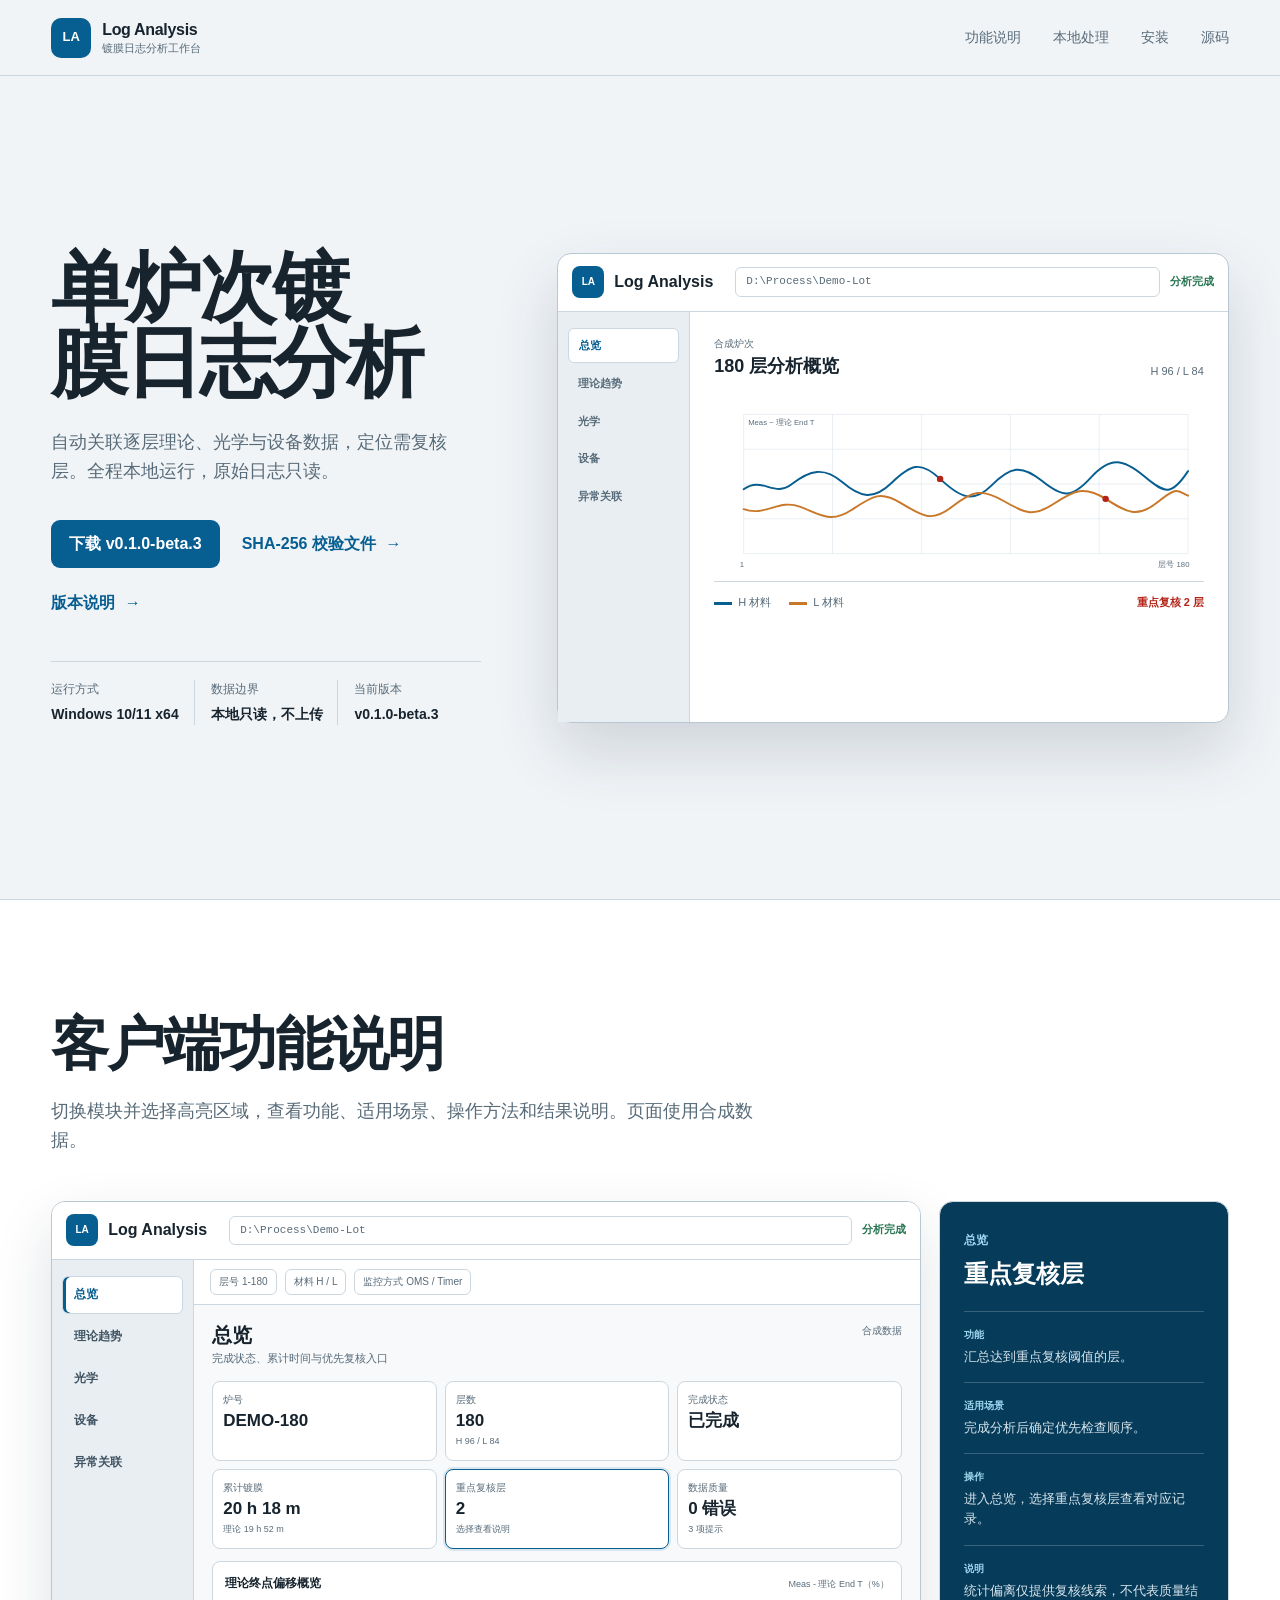
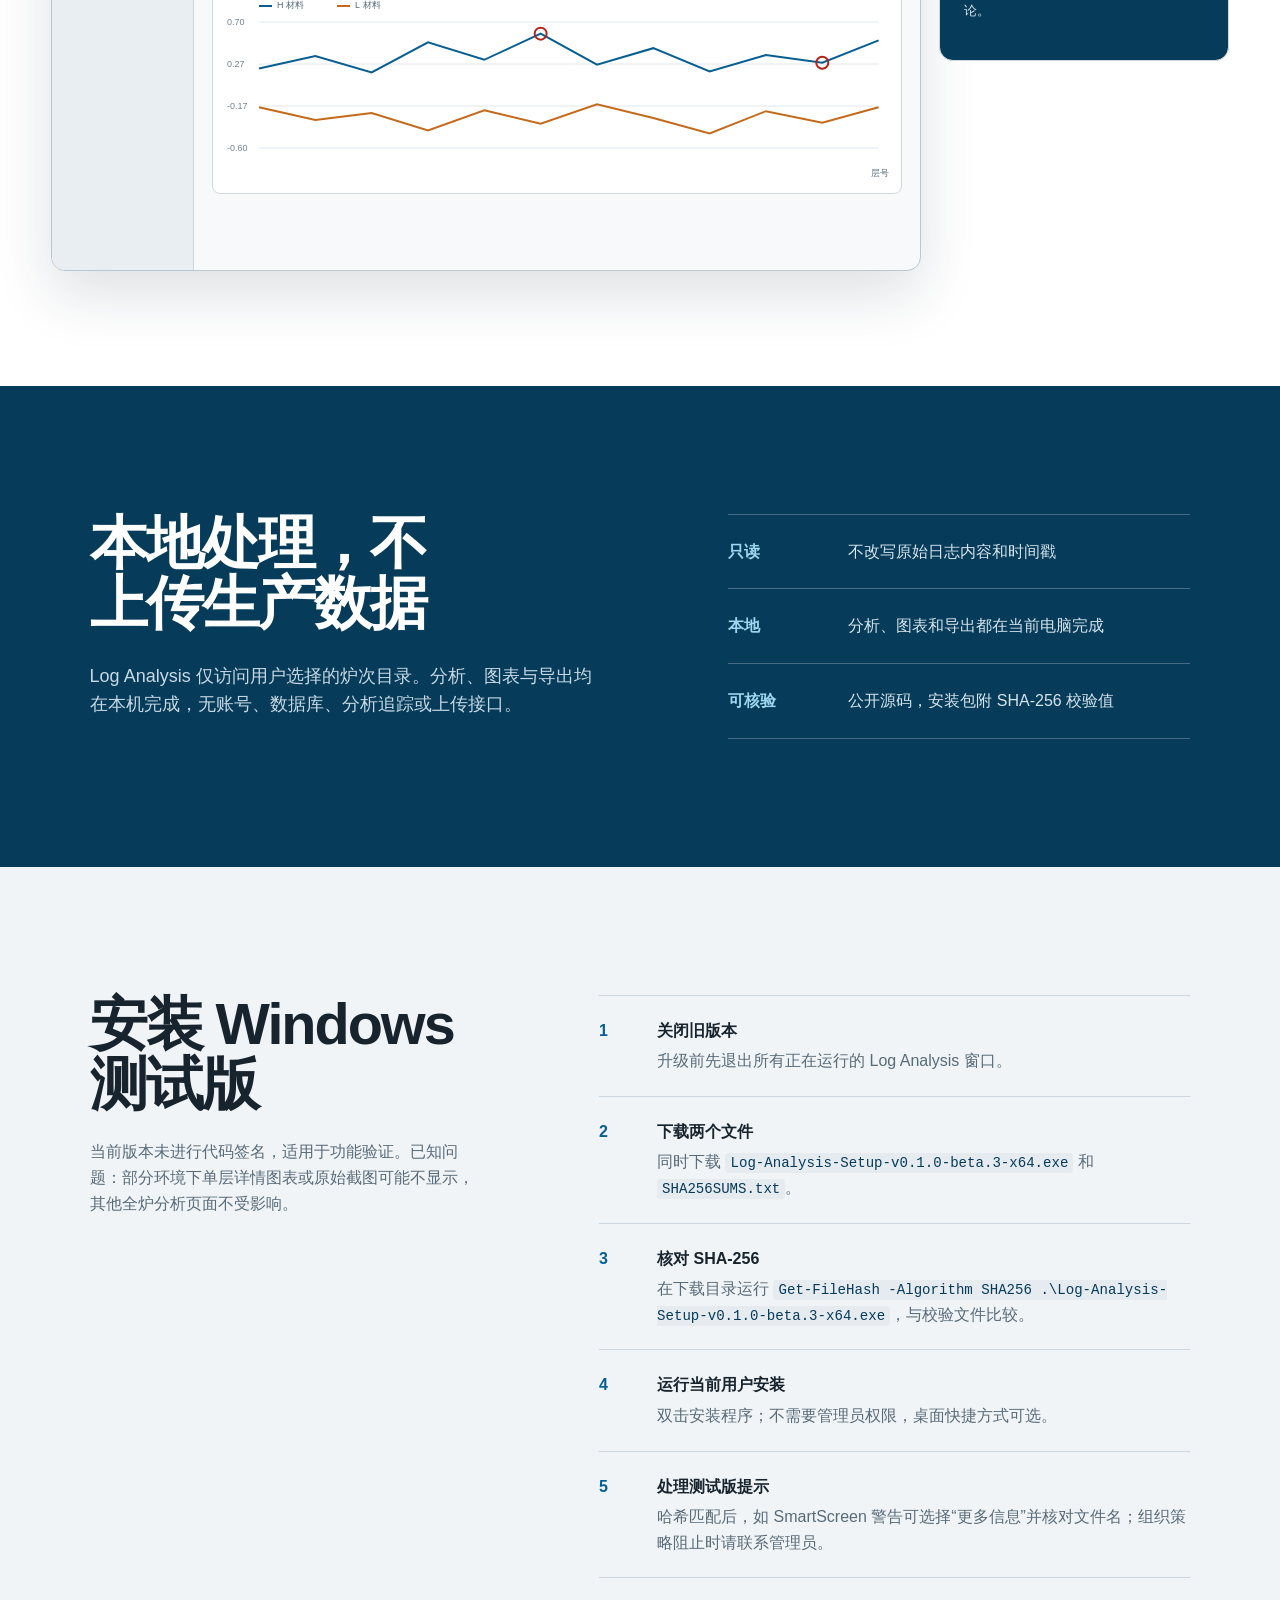
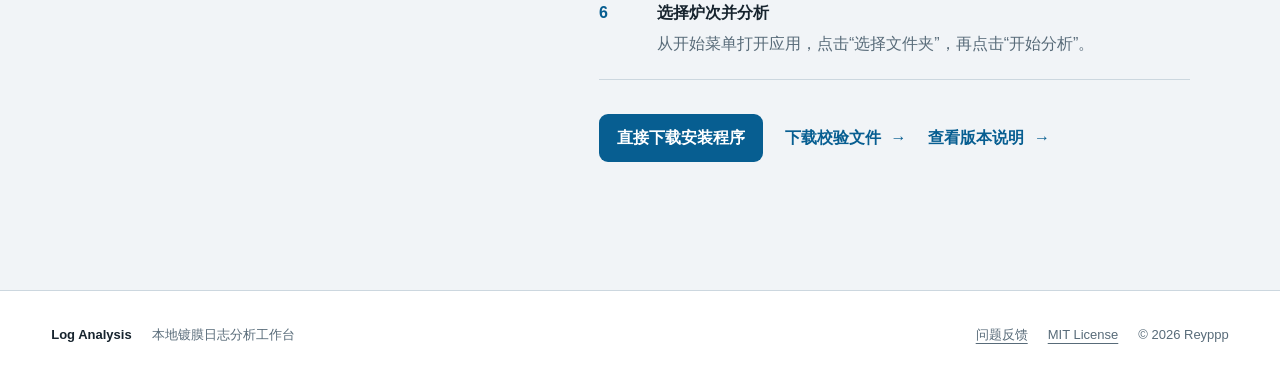
==== site/index.html @ 6523ee09 "Redesign site client guide" ====
<!doctype html>
<html lang="zh-CN">
<head>
  <meta charset="utf-8">
  <meta name="viewport" content="width=device-width, initial-scale=1">
  <meta name="description" content="Log Analysis 是面向镀膜工艺工程师的 Windows 本地日志分析工作台。数据只在本机处理。">
  <meta name="theme-color" content="#f1f4f7">
  <title>Log Analysis · 本地镀膜日志分析</title>
  <link rel="icon" href="assets/icon.svg" type="image/svg+xml">
  <link rel="stylesheet" href="styles.css">
</head>
<body>
  <!--
  THESIS: Log Analysis turns a furnace folder into a traceable layer map; it refuses the generic software hero made from claim cards.
  OWN-WORLD: restrained blue-gray instrument surfaces, dense measurement lines, square controls, and one signal-blue accent inherited from the desktop workbench.
  STORY: an engineer sees the local-only mechanism, examines the five linked analysis views, understands beta installation risk, and downloads from GitHub.
  FIRST VIEWPORT: a plainspoken offer and download action share the viewport with a full workbench demonstration using clearly labeled synthetic data.
  FORM: established-world extension, pinned plan; a process-control report translated into a public download surface.
  FINISH: unreviewed and undocumented is unfinished; this build ends with the finish review, the verdict, DESIGN.md, and every shipping raster carrying its provenance.
  -->
  <a class="skip-link" href="#main">跳到主要内容</a>
  <header class="site-header">
    <a class="site-brand" href="#top" aria-label="Log Analysis 首页">
      <span class="brand-mark" aria-hidden="true">LA</span>
      <span><strong>Log Analysis</strong><small>镀膜日志分析工作台</small></span>
    </a>
    <nav aria-label="主要导航">
      <a href="#capabilities">功能说明</a>
      <a href="#privacy">本地处理</a>
      <a href="#install">安装</a>
      <a href="https://github.com/Reyppp/log-analysis">源码</a>
    </nav>
  </header>

  <main id="main">
    <section class="hero" id="top">
      <div class="hero-copy">
        <h1>单炉次镀膜日志分析</h1>
        <p>自动关联逐层理论、光学与设备数据，定位需复核层。全程本地运行，原始日志只读。</p>
        <div class="hero-actions">
          <a class="primary-action" href="https://github.com/Reyppp/log-analysis/releases/download/v0.1.0-beta.3/Log-Analysis-Setup-v0.1.0-beta.3-x64.exe">下载 v0.1.0-beta.3</a>
          <a class="text-action" href="https://github.com/Reyppp/log-analysis/releases/download/v0.1.0-beta.3/SHA256SUMS.txt">SHA-256 校验文件 <span aria-hidden="true">→</span></a>
          <a class="text-action" href="https://github.com/Reyppp/log-analysis/releases/tag/v0.1.0-beta.3">版本说明 <span aria-hidden="true">→</span></a>
        </div>
        <dl class="hero-facts">
          <div><dt>运行方式</dt><dd>Windows 10/11 x64</dd></div>
          <div><dt>数据边界</dt><dd>本地只读，不上传</dd></div>
          <div><dt>当前版本</dt><dd>v0.1.0-beta.3</dd></div>
        </dl>
      </div>

      <figure class="workbench-demo" aria-labelledby="demo-caption">
        <figcaption id="demo-caption">工作台示意 · 合成数据</figcaption>
        <div class="demo-bar"><span class="demo-logo">LA</span><strong>Log Analysis</strong><span class="demo-path">D:\Process\Demo-Lot</span><span class="demo-status">分析完成</span></div>
        <div class="demo-body">
          <div class="demo-nav"><b>总览</b><span>理论趋势</span><span>光学</span><span>设备</span><span>异常关联</span></div>
          <div class="demo-main">
            <div class="demo-heading"><div><small>合成炉次</small><strong>180 层分析概览</strong></div><span>H 96 / L 84</span></div>
            <svg class="demo-chart" viewBox="0 0 760 285" role="img" aria-label="合成的逐层光学偏移曲线">
              <g class="grid-lines" stroke="#dfe7ed" stroke-width="1">
                <path d="M46 38H736M46 92H736M46 146H736M46 200H736M46 254H736"/>
                <path d="M46 38V254M184 38V254M322 38V254M460 38V254M598 38V254M736 38V254"/>
              </g>
              <path class="signal-line signal-h" pathLength="1" d="M46 154C75 133 93 168 121 146S171 119 199 143 247 172 276 144 320 109 351 138 402 177 431 148 477 115 509 141 555 169 585 136 635 106 668 134 711 164 736 126"/>
              <path class="signal-line signal-l" pathLength="1" d="M46 185C79 197 101 169 133 181S181 208 214 186 258 156 291 176 338 206 370 181 416 153 449 172 495 198 527 177 575 148 608 169 657 200 689 174 719 157 736 164"/>
              <g fill="#b42318"><circle cx="351" cy="138" r="5"/><circle cx="608" cy="169" r="5"/></g>
              <g fill="#5b6d7c" font-size="12"><text x="40" y="275">1</text><text x="690" y="275">层号 180</text><text x="53" y="55">Meas − 理论 End T</text></g>
            </svg>
            <div class="demo-readout"><span><i class="key-h"></i>H 材料</span><span><i class="key-l"></i>L 材料</span><b>重点复核 2 层</b></div>
          </div>
        </div>
      </figure>
    </section>

    <section class="client-guide" id="capabilities">
      <div class="guide-intro">
        <h2>客户端功能说明</h2>
        <p>切换模块并选择高亮区域，查看功能、适用场景、操作方法和结果说明。页面使用合成数据。</p>
      </div>

      <div class="guide-layout">
        <section class="guide-client" aria-label="Log Analysis 合成数据客户端演示">
          <div class="guide-windowbar">
            <span class="demo-logo" aria-hidden="true">LA</span>
            <strong>Log Analysis</strong>
            <span class="guide-path">D:\Process\Demo-Lot</span>
            <span class="guide-ready">分析完成</span>
          </div>
          <div class="guide-app">
            <nav class="guide-module-nav" role="tablist" aria-label="分析模块" aria-orientation="vertical">
              <button class="active" id="guide-tab-overview" type="button" role="tab" aria-selected="true" aria-controls="guide-panel-overview" data-guide-module="overview">总览</button>
              <button id="guide-tab-theory" type="button" role="tab" aria-selected="false" aria-controls="guide-panel-theory" data-guide-module="theory">理论趋势</button>
              <button id="guide-tab-optical" type="button" role="tab" aria-selected="false" aria-controls="guide-panel-optical" data-guide-module="optical">光学</button>
              <button id="guide-tab-device" type="button" role="tab" aria-selected="false" aria-controls="guide-panel-device" data-guide-module="device">设备</button>
              <button id="guide-tab-anomaly" type="button" role="tab" aria-selected="false" aria-controls="guide-panel-anomaly" data-guide-module="anomaly">异常关联</button>
            </nav>

            <div class="guide-screen-wrap">
              <div class="guide-filterbar" aria-label="演示筛选条件"><span>层号 1-180</span><span>材料 H / L</span><span>监控方式 OMS / Timer</span></div>

              <section class="guide-screen active" id="guide-panel-overview" role="tabpanel" aria-labelledby="guide-tab-overview" data-guide-panel="overview">
                <div class="guide-page-title"><div><h3>总览</h3><p>完成状态、累计时间与优先复核入口</p></div><span>合成数据</span></div>
                <div class="guide-kpis">
                  <div><span>炉号</span><strong>DEMO-180</strong></div>
                  <div><span>层数</span><strong>180</strong><small>H 96 / L 84</small></div>
                  <div><span>完成状态</span><strong>已完成</strong></div>
                  <div><span>累计镀膜</span><strong>20 h 18 m</strong><small>理论 19 h 52 m</small></div>
                  <button type="button" data-guide-hotspot="overview-review"><span>重点复核层</span><strong>2</strong><small>选择查看说明</small></button>
                  <button type="button" data-guide-hotspot="overview-quality"><span>数据质量</span><strong>0 错误</strong><small>3 项提示</small></button>
                </div>
                <figure class="guide-chart"><figcaption><strong>理论终点偏移概览</strong><span>Meas - 理论 End T（%）</span></figcaption><canvas id="guideOverviewCanvas" aria-label="合成理论终点偏移曲线"></canvas><small>层号</small></figure>
              </section>

              <section class="guide-screen" id="guide-panel-theory" role="tabpanel" aria-labelledby="guide-tab-theory" data-guide-panel="theory" hidden>
                <div class="guide-page-title"><div><h3>理论趋势</h3><p>逐层对比理论设定与实际结果</p></div><span>合成数据</span></div>
                <button class="material-band" type="button" data-guide-hotspot="theory-band"><span>材料与监控方式</span><i class="band-h">H / OMS</i><i class="band-l">L / Timer</i><i class="band-h">H / OMS</i><i class="band-l">L / OMS</i></button>
                <div class="guide-chart-grid">
                  <figure class="guide-chart"><figcaption><strong>物理厚度</strong><span>nm</span></figcaption><canvas id="guideThicknessCanvas" aria-label="合成物理厚度趋势"></canvas><small>层号</small></figure>
                  <figure class="guide-chart hotspot" role="button" tabindex="0" data-guide-hotspot="theory-rate"><figcaption><strong>理论与实际速率</strong><span>nm/s</span></figcaption><canvas id="guideRateCanvas" aria-label="合成理论与实际速率趋势"></canvas><small>层号</small></figure>
                </div>
                <div class="guide-time-summary"><span>理论时间 <strong>71,520 s</strong></span><span>实际时间 <strong>73,080 s</strong></span><span>偏差 <strong>+1,560 s</strong></span></div>
              </section>

              <section class="guide-screen" id="guide-panel-optical" role="tabpanel" aria-labelledby="guide-tab-optical" data-guide-panel="optical" hidden>
                <div class="guide-page-title"><div><h3>光学分析</h3><p>终点偏差、拟合残差与单层曲线</p></div><span>合成数据</span></div>
                <figure class="guide-chart hotspot optical-endpoint" role="button" tabindex="0" data-guide-hotspot="optical-endpoint"><figcaption><strong>终点透过率趋势</strong><span>Meas / 动态 Calc / 理论 End T</span></figcaption><canvas id="guideOpticalCanvas" aria-label="合成终点透过率趋势"></canvas><small>层号</small></figure>
                <section class="guide-layer-detail hotspot" role="button" tabindex="0" data-guide-hotspot="optical-detail">
                  <header><div><strong>单层详情</strong><span id="guideLayerLabel">第 96 层</span></div><div><button id="guideLayerPrev" type="button">前一层</button><button id="guideLayerNext" type="button">后一层</button></div></header>
                  <div class="guide-detail-grid"><figure class="guide-chart"><figcaption><strong>实测与动态计算</strong><span>透过率（%）</span></figcaption><canvas id="guideLayerCanvas" aria-label="合成单层实测与动态计算曲线"></canvas><small>采样时间（s）</small></figure><div class="guide-image-placeholder"><span>原始截图</span><strong id="guideImageLayer">Layer 96</strong><small>合成图像占位</small></div></div>
                </section>
              </section>

              <section class="guide-screen" id="guide-panel-device" role="tabpanel" aria-labelledby="guide-tab-device" data-guide-panel="device" hidden>
                <div class="guide-page-title"><div><h3>设备分析</h3><p>按材料比较逐层均值与波动</p></div><span>合成数据</span></div>
                <div class="guide-metric-select" aria-label="设备指标"><strong>指标</strong><button class="active" type="button" aria-pressed="true" data-device-metric="power">功率</button><button type="button" aria-pressed="false" data-device-metric="temperature">温度</button><button type="button" aria-pressed="false" data-device-metric="vacuum">真空</button></div>
                <figure class="guide-chart hotspot device-chart" role="button" tabindex="0" data-guide-hotspot="device-metric"><figcaption><strong id="guideDeviceTitle">功率均值逐层趋势</strong><span id="guideDeviceUnit">日志原始值</span></figcaption><canvas id="guideDeviceCanvas" aria-label="合成设备趋势"></canvas><small>层号</small></figure>
                <div class="guide-stats hotspot" role="button" tabindex="0" data-guide-hotspot="device-groups"><strong>H/L 分组统计</strong><table><thead><tr><th>材料</th><th>样本数</th><th>均值</th><th>范围</th></tr></thead><tbody id="guideDeviceStats"></tbody></table></div>
              </section>

              <section class="guide-screen" id="guide-panel-anomaly" role="tabpanel" aria-labelledby="guide-tab-anomaly" data-guide-panel="anomaly" hidden>
                <div class="guide-page-title"><div><h3>异常与关联</h3><p>统计偏离用于确定复核顺序</p></div><span>合成数据；相关不代表因果</span></div>
                <div class="guide-metric-select" aria-label="复核指标"><strong>复核指标</strong><button class="active" type="button" aria-pressed="true" data-anomaly-metric="residual">终点拟合残差</button><button type="button" aria-pressed="false" data-anomaly-metric="rate">实际速率偏差</button></div>
                <div class="guide-chart-grid">
                  <figure class="guide-chart hotspot" role="button" tabindex="0" data-guide-hotspot="anomaly-metric"><figcaption><strong id="guideAnomalyTitle">终点拟合残差</strong><span>复核提示以红圈标记</span></figcaption><canvas id="guideAnomalyCanvas" aria-label="合成复核指标趋势"></canvas><small>层号</small></figure>
                  <figure class="guide-chart hotspot" role="button" tabindex="0" data-guide-hotspot="anomaly-correlation"><figcaption><strong>Spearman 相关</strong><span>|ρ| 最高的指标关系</span></figcaption><canvas id="guideCorrelationCanvas" aria-label="合成 Spearman 相关条形图"></canvas><small>绝对相关系数</small></figure>
                </div>
                <div class="guide-review-list"><span>第 47 层 <strong>重点复核</strong></span><span>第 132 层 <strong>关注</strong></span></div>
              </section>
            </div>
          </div>
        </section>

        <aside class="guide-explanation" id="guideExplanation" tabindex="-1" aria-live="polite">
          <span id="guideDetailModule">总览</span>
          <h3 id="guideDetailTitle">重点复核层</h3>
          <dl>
            <div><dt>功能</dt><dd id="guideDetailFunction">汇总达到重点复核阈值的层。</dd></div>
            <div><dt>适用场景</dt><dd id="guideDetailWhen">完成分析后确定优先检查顺序。</dd></div>
            <div><dt>操作</dt><dd id="guideDetailHow">进入总览，选择重点复核层查看对应记录。</dd></div>
            <div><dt>说明</dt><dd id="guideDetailNote">统计偏离仅提供复核线索，不代表质量结论。</dd></div>
          </dl>
        </aside>
      </div>
    </section>

    <section class="privacy" id="privacy">
      <div><h2>本地处理，不上传生产数据</h2><p>Log Analysis 仅访问用户选择的炉次目录。分析、图表与导出均在本机完成，无账号、数据库、分析追踪或上传接口。</p></div>
      <ul>
        <li><strong>只读</strong><span>不改写原始日志内容和时间戳</span></li>
        <li><strong>本地</strong><span>分析、图表和导出都在当前电脑完成</span></li>
        <li><strong>可核验</strong><span>公开源码，安装包附 SHA-256 校验值</span></li>
      </ul>
    </section>

    <section class="install" id="install">
      <div class="install-copy"><h2>安装 Windows 测试版</h2><p>当前版本未进行代码签名，适用于功能验证。已知问题：部分环境下单层详情图表或原始截图可能不显示，其他全炉分析页面不受影响。</p></div>
      <div class="install-steps">
        <ol>
          <li><span>1</span><div><strong>关闭旧版本</strong><p>升级前先退出所有正在运行的 Log Analysis 窗口。</p></div></li>
          <li><span>2</span><div><strong>下载两个文件</strong><p>同时下载 <code>Log-Analysis-Setup-v0.1.0-beta.3-x64.exe</code> 和 <code>SHA256SUMS.txt</code>。</p></div></li>
          <li><span>3</span><div><strong>核对 SHA-256</strong><p>在下载目录运行 <code>Get-FileHash -Algorithm SHA256 .\Log-Analysis-Setup-v0.1.0-beta.3-x64.exe</code>，与校验文件比较。</p></div></li>
          <li><span>4</span><div><strong>运行当前用户安装</strong><p>双击安装程序；不需要管理员权限，桌面快捷方式可选。</p></div></li>
          <li><span>5</span><div><strong>处理测试版提示</strong><p>哈希匹配后，如 SmartScreen 警告可选择“更多信息”并核对文件名；组织策略阻止时请联系管理员。</p></div></li>
          <li><span>6</span><div><strong>选择炉次并分析</strong><p>从开始菜单打开应用，点击“选择文件夹”，再点击“开始分析”。</p></div></li>
        </ol>
        <div class="hero-actions">
          <a class="primary-action" href="https://github.com/Reyppp/log-analysis/releases/download/v0.1.0-beta.3/Log-Analysis-Setup-v0.1.0-beta.3-x64.exe">直接下载安装程序</a>
          <a class="text-action" href="https://github.com/Reyppp/log-analysis/releases/download/v0.1.0-beta.3/SHA256SUMS.txt">下载校验文件 <span aria-hidden="true">→</span></a>
          <a class="text-action" href="https://github.com/Reyppp/log-analysis/releases/tag/v0.1.0-beta.3">查看版本说明 <span aria-hidden="true">→</span></a>
        </div>
      </div>
    </section>
  </main>

  <footer>
    <div><strong>Log Analysis</strong><span>本地镀膜日志分析工作台</span></div>
    <div><a href="https://github.com/Reyppp/log-analysis/issues">问题反馈</a><a href="https://github.com/Reyppp/log-analysis/blob/main/LICENSE">MIT License</a><span>© 2026 Reyppp</span></div>
  </footer>
  <script src="demo.js"></script>
</body>
</html>
---- site/styles.css ----
:root {
  --bg: #f1f4f7;
  --surface: #ffffff;
  --soft: #e8eef2;
  --line: #ccd7df;
  --text: #17242e;
  --muted: #586b79;
  --blue: #075e91;
  --blue-dark: #063b5a;
  --cyan: #9fd7ef;
  --green: #267451;
  --red: #b42318;
  --radius: 14px;
}

* { box-sizing: border-box; }
html { scroll-behavior: smooth; }
body { margin: 0; background: var(--bg); color: var(--text); font: 16px/1.6 "Segoe UI", "Microsoft YaHei", Arial, sans-serif; }
a { color: inherit; text-underline-offset: 4px; }
::selection { background: var(--cyan); color: var(--blue-dark); }
:focus-visible { outline: 3px solid rgba(7, 94, 145, .35); outline-offset: 3px; }
.skip-link { position: fixed; left: 16px; top: -60px; z-index: 20; background: var(--text); color: #fff; padding: 10px 14px; }
.skip-link:focus { top: 12px; }

.site-header { position: relative; z-index: 10; min-height: 76px; display: flex; align-items: center; justify-content: space-between; gap: 24px; padding: 14px clamp(20px, 4vw, 70px); border-bottom: 1px solid var(--line); background: rgba(241, 244, 247, .96); }
.site-brand { display: flex; align-items: center; gap: 11px; text-decoration: none; }
.site-brand > span:last-child { display: grid; line-height: 1.2; }
.site-brand strong { letter-spacing: -.02em; }
.site-brand small { margin-top: 3px; color: var(--muted); font-size: 11px; }
.brand-mark { width: 40px; height: 40px; display: grid; place-items: center; border-radius: 10px; background: var(--blue); color: #fff; font-weight: 800; font-size: 13px; }
.site-header nav { display: flex; gap: clamp(14px, 2.5vw, 34px); }
.site-header nav a { color: var(--muted); font-size: 14px; text-decoration: none; }
.site-header nav a:hover { color: var(--blue); }

.hero { min-height: calc(100svh - 76px); display: grid; grid-template-columns: minmax(320px, .78fr) minmax(540px, 1.22fr); align-items: center; gap: clamp(42px, 6vw, 96px); padding: clamp(64px, 8vw, 124px) clamp(20px, 4vw, 70px); border-bottom: 1px solid var(--line); overflow: hidden; }
.hero-copy { max-width: 650px; }
h1 { max-width: 12ch; margin: 0; font-size: clamp(3.3rem, 6vw, 6rem); line-height: .98; letter-spacing: -.04em; text-wrap: balance; }
.hero-copy > p { max-width: 38rem; margin: 28px 0 0; color: var(--muted); font-size: clamp(17px, 1.4vw, 20px); }
.hero-actions { display: flex; align-items: center; flex-wrap: wrap; gap: 22px; margin-top: 34px; }
.primary-action { min-height: 48px; display: inline-grid; place-items: center; padding: 11px 18px; border-radius: 9px; background: var(--blue); color: #fff; font-weight: 700; text-decoration: none; }
.primary-action:hover { background: var(--blue-dark); }
.text-action { color: var(--blue); font-weight: 700; text-decoration: none; }
.text-action span { display: inline-block; margin-left: 5px; transition: transform .18s ease-out; }
.text-action:hover span { transform: translateX(4px); }
.hero-facts { display: grid; grid-template-columns: repeat(3, 1fr); margin: 46px 0 0; padding-top: 18px; border-top: 1px solid var(--line); }
.hero-facts div { padding-right: 12px; }
.hero-facts div + div { padding-left: 16px; border-left: 1px solid var(--line); }
.hero-facts dt { color: var(--muted); font-size: 12px; }
.hero-facts dd { margin: 3px 0 0; font-size: 14px; font-weight: 700; }

.workbench-demo { width: 100%; max-width: 960px; margin: 0; border: 1px solid #b9c7d2; border-radius: var(--radius); background: var(--surface); box-shadow: 0 28px 64px rgba(18, 43, 57, .16); }
.workbench-demo figcaption { position: absolute; width: 1px; height: 1px; overflow: hidden; clip: rect(0 0 0 0); }
.demo-bar { min-height: 58px; display: flex; align-items: center; gap: 10px; padding: 10px 14px; border-bottom: 1px solid var(--line); }
.demo-logo { width: 32px; height: 32px; display: grid; place-items: center; border-radius: 8px; background: var(--blue); color: #fff; font-size: 10px; font-weight: 800; }
.demo-path { flex: 1; min-width: 0; margin-left: 12px; padding: 7px 10px; overflow: hidden; border: 1px solid var(--line); border-radius: 6px; color: var(--muted); font: 11px/1.2 Consolas, monospace; text-overflow: ellipsis; white-space: nowrap; }
.demo-status { color: var(--green); font-size: 11px; font-weight: 700; }
.demo-body { min-height: 410px; display: grid; grid-template-columns: 132px minmax(0, 1fr); }
.demo-nav { display: grid; align-content: start; gap: 4px; padding: 16px 10px; border-right: 1px solid var(--line); background: var(--soft); color: var(--muted); font-size: 11px; }
.demo-nav span, .demo-nav b { padding: 8px 10px; font-weight: 600; }
.demo-nav b { border: 1px solid var(--line); border-radius: 6px; background: var(--surface); color: var(--blue); }
.demo-main { min-width: 0; padding: 24px; }
.demo-heading { display: flex; align-items: end; justify-content: space-between; gap: 20px; }
.demo-heading div { display: grid; }
.demo-heading small { color: var(--muted); font-size: 10px; }
.demo-heading strong { font-size: 18px; }
.demo-heading > span { color: var(--muted); font-size: 11px; }
.demo-chart { width: 100%; height: auto; margin-top: 10px; }
.signal-line { fill: none; stroke-width: 3; stroke-linecap: round; stroke-dasharray: 1; stroke-dashoffset: 1; animation: draw-signal 1.3s cubic-bezier(.16, 1, .3, 1) .2s forwards; }
.signal-h { stroke: var(--blue); }
.signal-l { stroke: #c97829; }
.demo-readout { display: flex; gap: 18px; align-items: center; padding-top: 12px; border-top: 1px solid var(--line); color: var(--muted); font-size: 11px; }
.demo-readout span { display: flex; align-items: center; gap: 6px; }
.demo-readout i { width: 18px; height: 3px; display: inline-block; }
.key-h { background: var(--blue); }
.key-l { background: #c97829; }
.demo-readout b { margin-left: auto; color: var(--red); }
@keyframes draw-signal { to { stroke-dashoffset: 0; } }

.client-guide { padding: clamp(88px, 9vw, 138px) clamp(20px, 4vw, 70px); background: var(--surface); }
.guide-intro { max-width: 1220px; margin: 0 auto 46px; }
.guide-intro h2, .privacy h2, .install h2 { max-width: 15ch; margin: 0; font-size: clamp(2.4rem, 4.5vw, 4.5rem); line-height: 1.04; letter-spacing: -.035em; text-wrap: balance; }
.guide-intro p { max-width: 46rem; margin: 22px 0 0; color: var(--muted); font-size: 18px; }
.guide-layout { display: grid; grid-template-columns: minmax(0, 1fr) 290px; gap: 18px; max-width: 1380px; margin: auto; align-items: start; }
.guide-client { min-width: 0; overflow: hidden; border: 1px solid #b9c7d2; border-radius: var(--radius); background: #f7f9fb; box-shadow: 0 24px 58px rgba(18, 43, 57, .14); }
.guide-windowbar { min-height: 58px; display: flex; align-items: center; gap: 10px; padding: 10px 14px; border-bottom: 1px solid var(--line); background: #fff; }
.guide-windowbar strong { white-space: nowrap; }
.guide-path { flex: 1; min-width: 0; margin-left: 12px; padding: 7px 10px; overflow: hidden; border: 1px solid var(--line); border-radius: 6px; color: var(--muted); font: 11px/1.2 Consolas, monospace; text-overflow: ellipsis; white-space: nowrap; }
.guide-ready { color: var(--green); font-size: 11px; font-weight: 700; white-space: nowrap; }
.guide-app { display: grid; grid-template-columns: 142px minmax(0, 1fr); min-height: 610px; }
.guide-module-nav { display: grid; align-content: start; gap: 4px; padding: 16px 10px; border-right: 1px solid var(--line); background: var(--soft); }
.guide-module-nav button { min-height: 38px; padding: 8px 11px; border: 1px solid transparent; border-radius: 6px; background: transparent; color: #405463; font: inherit; font-size: 12px; font-weight: 650; text-align: left; cursor: pointer; }
.guide-module-nav button:hover { background: rgba(255, 255, 255, .7); color: var(--blue); }
.guide-module-nav button.active { border-color: var(--line); background: #fff; color: var(--blue); box-shadow: inset 3px 0 var(--blue); }
.guide-screen-wrap { min-width: 0; }
.guide-filterbar { min-height: 45px; display: flex; align-items: center; gap: 8px; padding: 8px 16px; overflow-x: auto; border-bottom: 1px solid var(--line); background: #fff; color: var(--muted); font-size: 10px; white-space: nowrap; }
.guide-filterbar span { padding: 4px 8px; border: 1px solid var(--line); border-radius: 6px; }
.guide-screen { min-width: 0; padding: 18px; animation: guide-in .18s ease-out; }
.guide-screen[hidden] { display: none; }
@keyframes guide-in { from { opacity: .55; } to { opacity: 1; } }
.guide-page-title { display: flex; align-items: flex-start; justify-content: space-between; gap: 16px; margin-bottom: 14px; }
.guide-page-title h3 { margin: 0; font-size: 20px; line-height: 1.2; }
.guide-page-title p { margin: 3px 0 0; color: var(--muted); font-size: 11px; }
.guide-page-title > span { color: var(--muted); font-size: 10px; }
.guide-kpis { display: grid; grid-template-columns: repeat(3, minmax(0, 1fr)); gap: 8px; }
.guide-kpis > div, .guide-kpis > button { min-width: 0; min-height: 80px; display: grid; align-content: start; gap: 2px; padding: 10px; border: 1px solid var(--line); border-radius: 8px; background: #fff; color: var(--text); font: inherit; text-align: left; }
.guide-kpis > button { cursor: pointer; }
.guide-kpis span { color: var(--muted); font-size: 10px; }
.guide-kpis strong { overflow: hidden; font-size: 17px; line-height: 1.25; text-overflow: ellipsis; white-space: nowrap; }
.guide-kpis small { color: var(--muted); font-size: 9px; }
.guide-chart { min-width: 0; margin: 12px 0 0; padding: 12px; border: 1px solid var(--line); border-radius: 8px; background: #fff; }
.guide-chart figcaption { display: flex; align-items: center; justify-content: space-between; gap: 12px; margin-bottom: 5px; }
.guide-chart figcaption strong { font-size: 12px; }
.guide-chart figcaption span { color: var(--muted); font-size: 9px; text-align: right; }
.guide-chart canvas { display: block; width: 100%; height: 168px; }
.guide-chart > small { display: block; color: var(--muted); font-size: 9px; text-align: right; }
.guide-chart-grid { display: grid; grid-template-columns: repeat(2, minmax(0, 1fr)); gap: 10px; }
.guide-chart-grid .guide-chart canvas { height: 155px; }
.hotspot, [data-guide-hotspot] { transition: border-color .16s ease-out, box-shadow .16s ease-out, background-color .16s ease-out; }
.hotspot { cursor: pointer; }
.hotspot:hover, [data-guide-hotspot]:hover { border-color: #8bb8d2; }
.active-hotspot { border-color: var(--blue) !important; box-shadow: 0 0 0 2px rgba(7, 94, 145, .12); }
.material-band { width: 100%; min-height: 64px; display: grid; grid-template-columns: 150px 1.4fr 1fr 1.2fr 1fr; align-items: stretch; gap: 4px; padding: 8px; border: 1px solid var(--line); border-radius: 8px; background: #fff; color: var(--text); font: inherit; cursor: pointer; }
.material-band > span { display: flex; align-items: center; padding-left: 4px; font-size: 11px; font-weight: 700; }
.material-band i { display: grid; place-items: center; min-width: 0; border-radius: 5px; font-size: 9px; font-style: normal; font-weight: 700; }
.band-h { background: #d9eaf4; color: var(--blue-dark); }
.band-l { background: #f3dfc8; color: #824615; }
.guide-time-summary { display: grid; grid-template-columns: repeat(3, 1fr); gap: 8px; margin-top: 10px; }
.guide-time-summary span { padding: 9px 10px; border: 1px solid var(--line); border-radius: 7px; background: #fff; color: var(--muted); font-size: 10px; }
.guide-time-summary strong { display: block; color: var(--text); font-size: 13px; }
.optical-endpoint canvas { height: 150px; }
.guide-layer-detail { margin-top: 10px; padding: 12px; border: 1px solid var(--line); border-radius: 8px; background: #fff; }
.guide-layer-detail > header { display: flex; align-items: center; justify-content: space-between; gap: 12px; }
.guide-layer-detail > header > div { display: flex; align-items: center; gap: 8px; }
.guide-layer-detail header strong { font-size: 12px; }
.guide-layer-detail header span { color: var(--muted); font-size: 10px; }
.guide-layer-detail header button, .guide-metric-select button { min-height: 30px; padding: 5px 9px; border: 1px solid var(--line); border-radius: 6px; background: #fff; color: #405463; font: inherit; font-size: 10px; cursor: pointer; }
.guide-layer-detail header button:hover, .guide-metric-select button:hover { border-color: #8bb8d2; color: var(--blue); }
.guide-detail-grid { display: grid; grid-template-columns: minmax(0, 1.45fr) minmax(150px, .55fr); gap: 10px; }
.guide-detail-grid .guide-chart { margin-top: 10px; }
.guide-detail-grid .guide-chart canvas { height: 118px; }
.guide-image-placeholder { min-height: 178px; display: grid; place-content: center; align-content: center; margin-top: 10px; border: 1px solid var(--line); border-radius: 8px; background: #17242e; color: #d7e5ed; text-align: center; }
.guide-image-placeholder span, .guide-image-placeholder small { color: #9fb0bb; font-size: 9px; }
.guide-image-placeholder strong { margin: 6px 0; font: 16px/1.2 Consolas, monospace; }
.guide-metric-select { display: flex; align-items: center; gap: 7px; margin-bottom: 2px; }
.guide-metric-select strong { margin-right: 4px; font-size: 11px; }
.guide-metric-select button.active { border-color: var(--blue); background: #e9f3f8; color: var(--blue); font-weight: 700; }
.device-chart canvas { height: 220px; }
.guide-stats { margin-top: 10px; padding: 12px; border: 1px solid var(--line); border-radius: 8px; background: #fff; cursor: pointer; }
.guide-stats > strong { font-size: 12px; }
.guide-stats table { width: 100%; margin-top: 7px; border-collapse: collapse; font-size: 10px; }
.guide-stats th, .guide-stats td { padding: 5px 7px; border-bottom: 1px solid #e7edf1; text-align: right; }
.guide-stats th:first-child, .guide-stats td:first-child { text-align: left; }
.guide-review-list { display: flex; gap: 8px; margin-top: 10px; }
.guide-review-list span { padding: 7px 9px; border: 1px solid var(--line); border-radius: 6px; background: #fff; color: var(--muted); font-size: 10px; }
.guide-review-list strong { color: var(--red); }
.guide-explanation { position: sticky; top: 18px; min-height: 404px; padding: 24px; border: 1px solid var(--line); border-radius: var(--radius); background: var(--blue-dark); color: #fff; }
.guide-explanation > span { color: var(--cyan); font-size: 12px; font-weight: 700; }
.guide-explanation h3 { margin: 9px 0 22px; font-size: 24px; line-height: 1.2; }
.guide-explanation dl { margin: 0; }
.guide-explanation dl div { padding: 15px 0; border-top: 1px solid rgba(255, 255, 255, .2); }
.guide-explanation dt { color: var(--cyan); font-size: 10px; font-weight: 700; }
.guide-explanation dd { margin: 4px 0 0; color: #d8e6ed; font-size: 13px; line-height: 1.55; }

.privacy { display: grid; grid-template-columns: 1.05fr .95fr; gap: clamp(50px, 10vw, 150px); padding: clamp(86px, 10vw, 150px) clamp(20px, 7vw, 120px); background: var(--blue-dark); color: #fff; }
.privacy > div > p { max-width: 38rem; margin: 28px 0 0; color: #c7d9e4; font-size: 18px; }
.privacy ul { margin: 0; padding: 0; border-top: 1px solid rgba(255, 255, 255, .25); list-style: none; }
.privacy li { display: grid; grid-template-columns: 100px 1fr; gap: 20px; padding: 24px 0; border-bottom: 1px solid rgba(255, 255, 255, .25); }
.privacy li strong { color: var(--cyan); }
.privacy li span { color: #d6e4ec; }

.install { display: grid; grid-template-columns: .8fr 1.2fr; gap: clamp(60px, 9vw, 140px); padding: clamp(86px, 10vw, 150px) clamp(20px, 7vw, 120px); }
.install-copy p { max-width: 34rem; margin: 25px 0 0; color: var(--muted); }
.install-steps ol { margin: 0 0 32px; padding: 0; border-top: 1px solid var(--line); list-style: none; }
.install-steps li { display: grid; grid-template-columns: 42px 1fr; gap: 16px; padding: 22px 0; border-bottom: 1px solid var(--line); }
.install-steps li > span { color: var(--blue); font-weight: 800; }
.install-steps strong { display: block; }
.install-steps p { margin: 5px 0 0; color: var(--muted); }
code { padding: 2px 5px; border-radius: 4px; background: #e5ebef; color: var(--blue-dark); font: .88em Consolas, monospace; }

footer { display: flex; justify-content: space-between; gap: 30px; padding: 34px clamp(20px, 4vw, 70px); border-top: 1px solid var(--line); background: var(--surface); color: var(--muted); font-size: 13px; }
footer div { display: flex; gap: 20px; align-items: center; }
footer strong { color: var(--text); }

@media (max-width: 1050px) {
  .hero { grid-template-columns: 1fr; }
  .workbench-demo { width: 100%; transform: none; }
  .hero-copy { max-width: 760px; }
  .privacy, .install { grid-template-columns: 1fr; }
  .guide-layout { grid-template-columns: 1fr; }
  .guide-explanation { position: static; min-height: 0; }
  .guide-explanation dl { display: grid; grid-template-columns: repeat(2, 1fr); gap: 0 24px; }
}

@media (max-width: 900px) {
  .guide-app { display: block; }
  .guide-module-nav { display: flex; overflow-x: auto; padding: 8px 10px; border-right: 0; border-bottom: 1px solid var(--line); }
  .guide-module-nav button { flex: 0 0 auto; min-width: 92px; text-align: center; }
  .guide-module-nav button.active { box-shadow: inset 0 -3px var(--blue); }
}

@media (max-width: 720px) {
  .site-header { align-items: flex-start; }
  .site-header nav { max-width: 210px; flex-wrap: wrap; justify-content: flex-end; gap: 8px 18px; }
  .site-brand small { display: none; }
  .hero { min-height: auto; padding-top: 70px; }
  h1 { font-size: clamp(3rem, 15vw, 4.6rem); }
  .hero-facts { grid-template-columns: 1fr; }
  .hero-facts div { padding: 10px 0; }
  .hero-facts div + div { padding-left: 0; border-left: 0; border-top: 1px solid var(--line); }
  .demo-bar strong, .demo-status { display: none; }
  .demo-path { margin-left: 0; }
  .demo-body { grid-template-columns: 72px minmax(0, 1fr); min-height: 330px; }
  .demo-nav { padding-inline: 6px; }
  .demo-nav span, .demo-nav b { overflow: hidden; padding-inline: 7px; text-overflow: ellipsis; white-space: nowrap; }
  .demo-main { padding: 14px; }
  .demo-readout { gap: 9px; }
  .demo-readout b { display: none; }
  .guide-windowbar strong, .guide-ready { display: none; }
  .guide-path { margin-left: 0; }
  .guide-screen { padding: 12px; }
  .guide-kpis { grid-template-columns: repeat(2, minmax(0, 1fr)); }
  .guide-chart-grid, .guide-detail-grid { grid-template-columns: 1fr; }
  .material-band { grid-template-columns: 1fr 1fr; }
  .material-band > span { grid-column: 1 / -1; }
  .guide-time-summary { grid-template-columns: 1fr; }
  .guide-explanation dl { grid-template-columns: 1fr; }
  .guide-metric-select { align-items: stretch; flex-wrap: wrap; }
  .guide-review-list { flex-direction: column; }
  .privacy li { grid-template-columns: 76px 1fr; }
  footer, footer div { align-items: flex-start; flex-direction: column; }
}

@media (prefers-reduced-motion: reduce) {
  html { scroll-behavior: auto; }
  .signal-line { animation: none; stroke-dashoffset: 0; }
  .text-action span { transition: none; }
  .guide-screen { animation: none; }
  .hotspot, [data-guide-hotspot] { transition: none; }
}
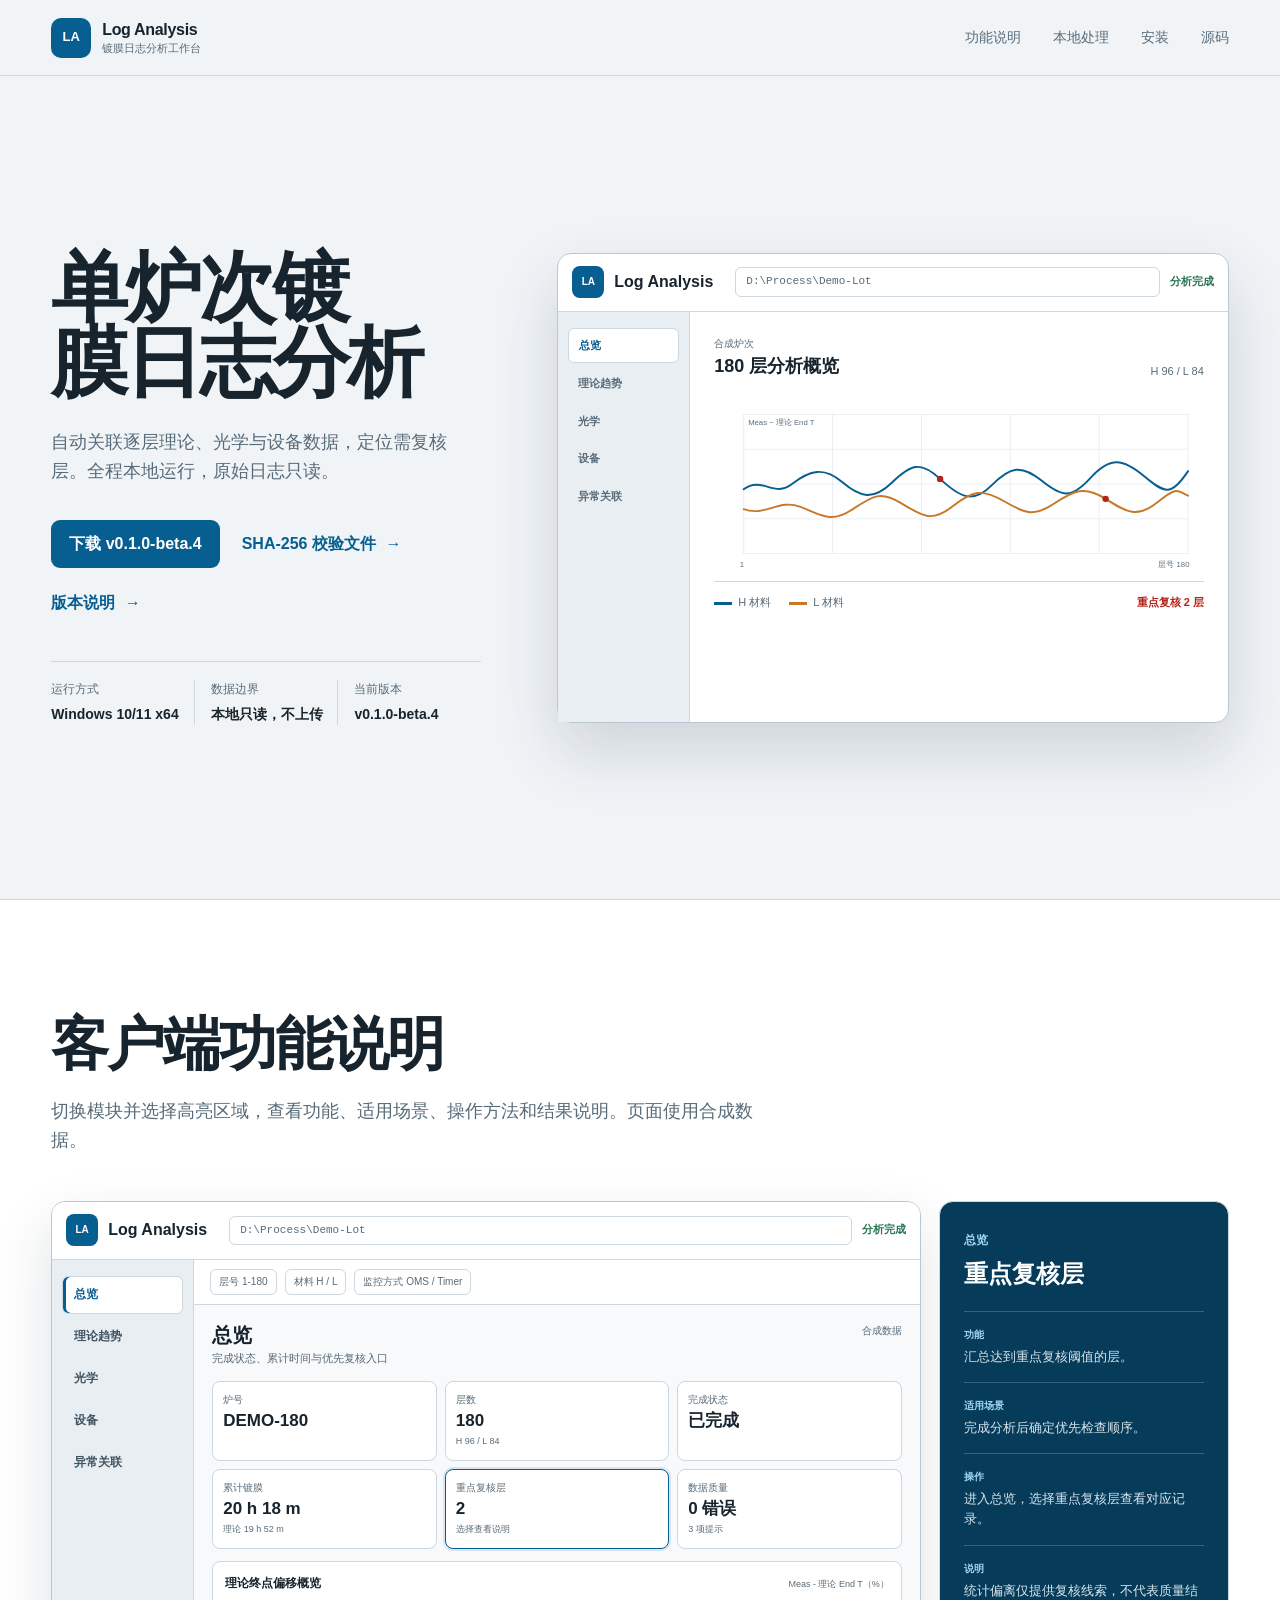
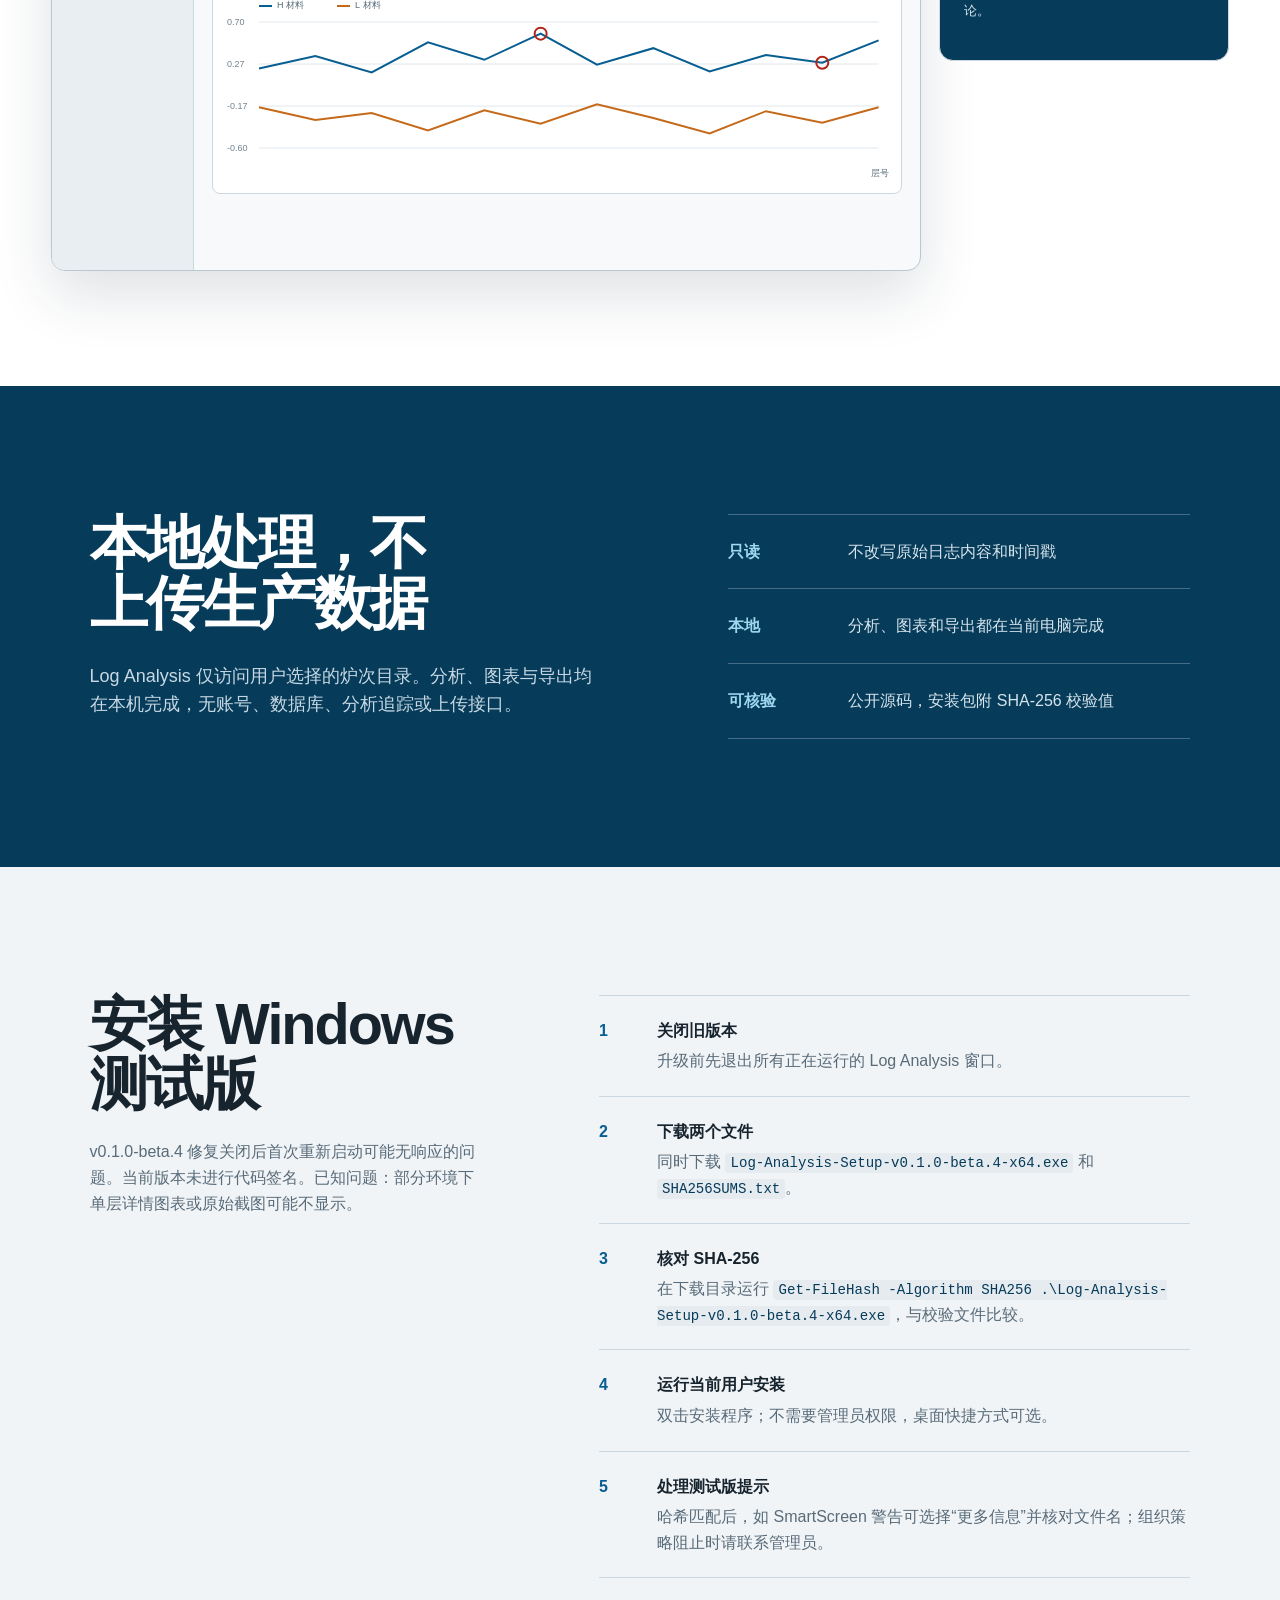
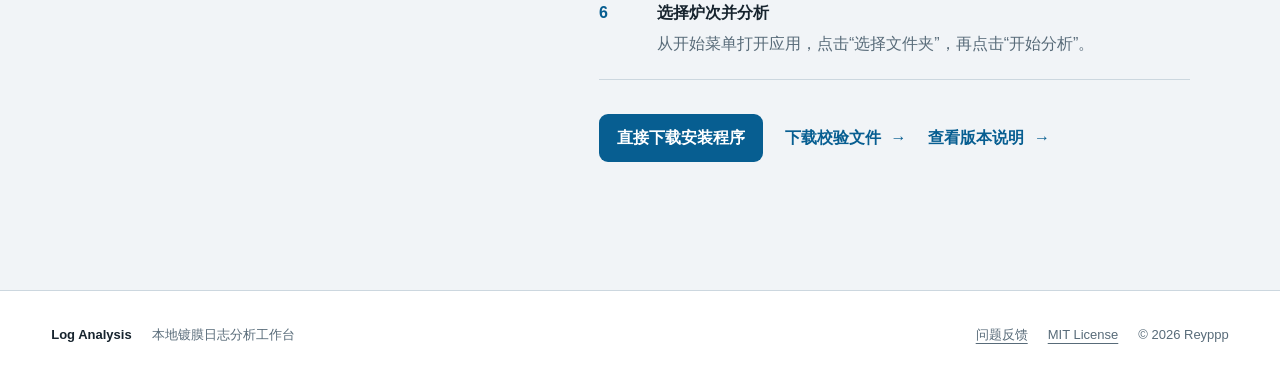
==== commit e87cc99e: "Fix desktop restart stability and prepare beta.4" ====
--- a/site/index.html
+++ b/site/index.html
@@ -38,14 +38,14 @@
         <h1>单炉次镀膜日志分析</h1>
         <p>自动关联逐层理论、光学与设备数据，定位需复核层。全程本地运行，原始日志只读。</p>
         <div class="hero-actions">
-          <a class="primary-action" href="https://github.com/Reyppp/log-analysis/releases/download/v0.1.0-beta.3/Log-Analysis-Setup-v0.1.0-beta.3-x64.exe">下载 v0.1.0-beta.3</a>
-          <a class="text-action" href="https://github.com/Reyppp/log-analysis/releases/download/v0.1.0-beta.3/SHA256SUMS.txt">SHA-256 校验文件 <span aria-hidden="true">→</span></a>
-          <a class="text-action" href="https://github.com/Reyppp/log-analysis/releases/tag/v0.1.0-beta.3">版本说明 <span aria-hidden="true">→</span></a>
+          <a class="primary-action" href="https://github.com/Reyppp/log-analysis/releases/download/v0.1.0-beta.4/Log-Analysis-Setup-v0.1.0-beta.4-x64.exe">下载 v0.1.0-beta.4</a>
+          <a class="text-action" href="https://github.com/Reyppp/log-analysis/releases/download/v0.1.0-beta.4/SHA256SUMS.txt">SHA-256 校验文件 <span aria-hidden="true">→</span></a>
+          <a class="text-action" href="https://github.com/Reyppp/log-analysis/releases/tag/v0.1.0-beta.4">版本说明 <span aria-hidden="true">→</span></a>
         </div>
         <dl class="hero-facts">
           <div><dt>运行方式</dt><dd>Windows 10/11 x64</dd></div>
           <div><dt>数据边界</dt><dd>本地只读，不上传</dd></div>
-          <div><dt>当前版本</dt><dd>v0.1.0-beta.3</dd></div>
+          <div><dt>当前版本</dt><dd>v0.1.0-beta.4</dd></div>
         </dl>
       </div>
 
@@ -173,20 +173,20 @@
     </section>
 
     <section class="install" id="install">
-      <div class="install-copy"><h2>安装 Windows 测试版</h2><p>当前版本未进行代码签名，适用于功能验证。已知问题：部分环境下单层详情图表或原始截图可能不显示，其他全炉分析页面不受影响。</p></div>
+      <div class="install-copy"><h2>安装 Windows 测试版</h2><p>v0.1.0-beta.4 修复关闭后首次重新启动可能无响应的问题。当前版本未进行代码签名。已知问题：部分环境下单层详情图表或原始截图可能不显示。</p></div>
       <div class="install-steps">
         <ol>
           <li><span>1</span><div><strong>关闭旧版本</strong><p>升级前先退出所有正在运行的 Log Analysis 窗口。</p></div></li>
-          <li><span>2</span><div><strong>下载两个文件</strong><p>同时下载 <code>Log-Analysis-Setup-v0.1.0-beta.3-x64.exe</code> 和 <code>SHA256SUMS.txt</code>。</p></div></li>
-          <li><span>3</span><div><strong>核对 SHA-256</strong><p>在下载目录运行 <code>Get-FileHash -Algorithm SHA256 .\Log-Analysis-Setup-v0.1.0-beta.3-x64.exe</code>，与校验文件比较。</p></div></li>
+          <li><span>2</span><div><strong>下载两个文件</strong><p>同时下载 <code>Log-Analysis-Setup-v0.1.0-beta.4-x64.exe</code> 和 <code>SHA256SUMS.txt</code>。</p></div></li>
+          <li><span>3</span><div><strong>核对 SHA-256</strong><p>在下载目录运行 <code>Get-FileHash -Algorithm SHA256 .\Log-Analysis-Setup-v0.1.0-beta.4-x64.exe</code>，与校验文件比较。</p></div></li>
           <li><span>4</span><div><strong>运行当前用户安装</strong><p>双击安装程序；不需要管理员权限，桌面快捷方式可选。</p></div></li>
           <li><span>5</span><div><strong>处理测试版提示</strong><p>哈希匹配后，如 SmartScreen 警告可选择“更多信息”并核对文件名；组织策略阻止时请联系管理员。</p></div></li>
           <li><span>6</span><div><strong>选择炉次并分析</strong><p>从开始菜单打开应用，点击“选择文件夹”，再点击“开始分析”。</p></div></li>
         </ol>
         <div class="hero-actions">
-          <a class="primary-action" href="https://github.com/Reyppp/log-analysis/releases/download/v0.1.0-beta.3/Log-Analysis-Setup-v0.1.0-beta.3-x64.exe">直接下载安装程序</a>
-          <a class="text-action" href="https://github.com/Reyppp/log-analysis/releases/download/v0.1.0-beta.3/SHA256SUMS.txt">下载校验文件 <span aria-hidden="true">→</span></a>
-          <a class="text-action" href="https://github.com/Reyppp/log-analysis/releases/tag/v0.1.0-beta.3">查看版本说明 <span aria-hidden="true">→</span></a>
+          <a class="primary-action" href="https://github.com/Reyppp/log-analysis/releases/download/v0.1.0-beta.4/Log-Analysis-Setup-v0.1.0-beta.4-x64.exe">直接下载安装程序</a>
+          <a class="text-action" href="https://github.com/Reyppp/log-analysis/releases/download/v0.1.0-beta.4/SHA256SUMS.txt">下载校验文件 <span aria-hidden="true">→</span></a>
+          <a class="text-action" href="https://github.com/Reyppp/log-analysis/releases/tag/v0.1.0-beta.4">查看版本说明 <span aria-hidden="true">→</span></a>
         </div>
       </div>
     </section>
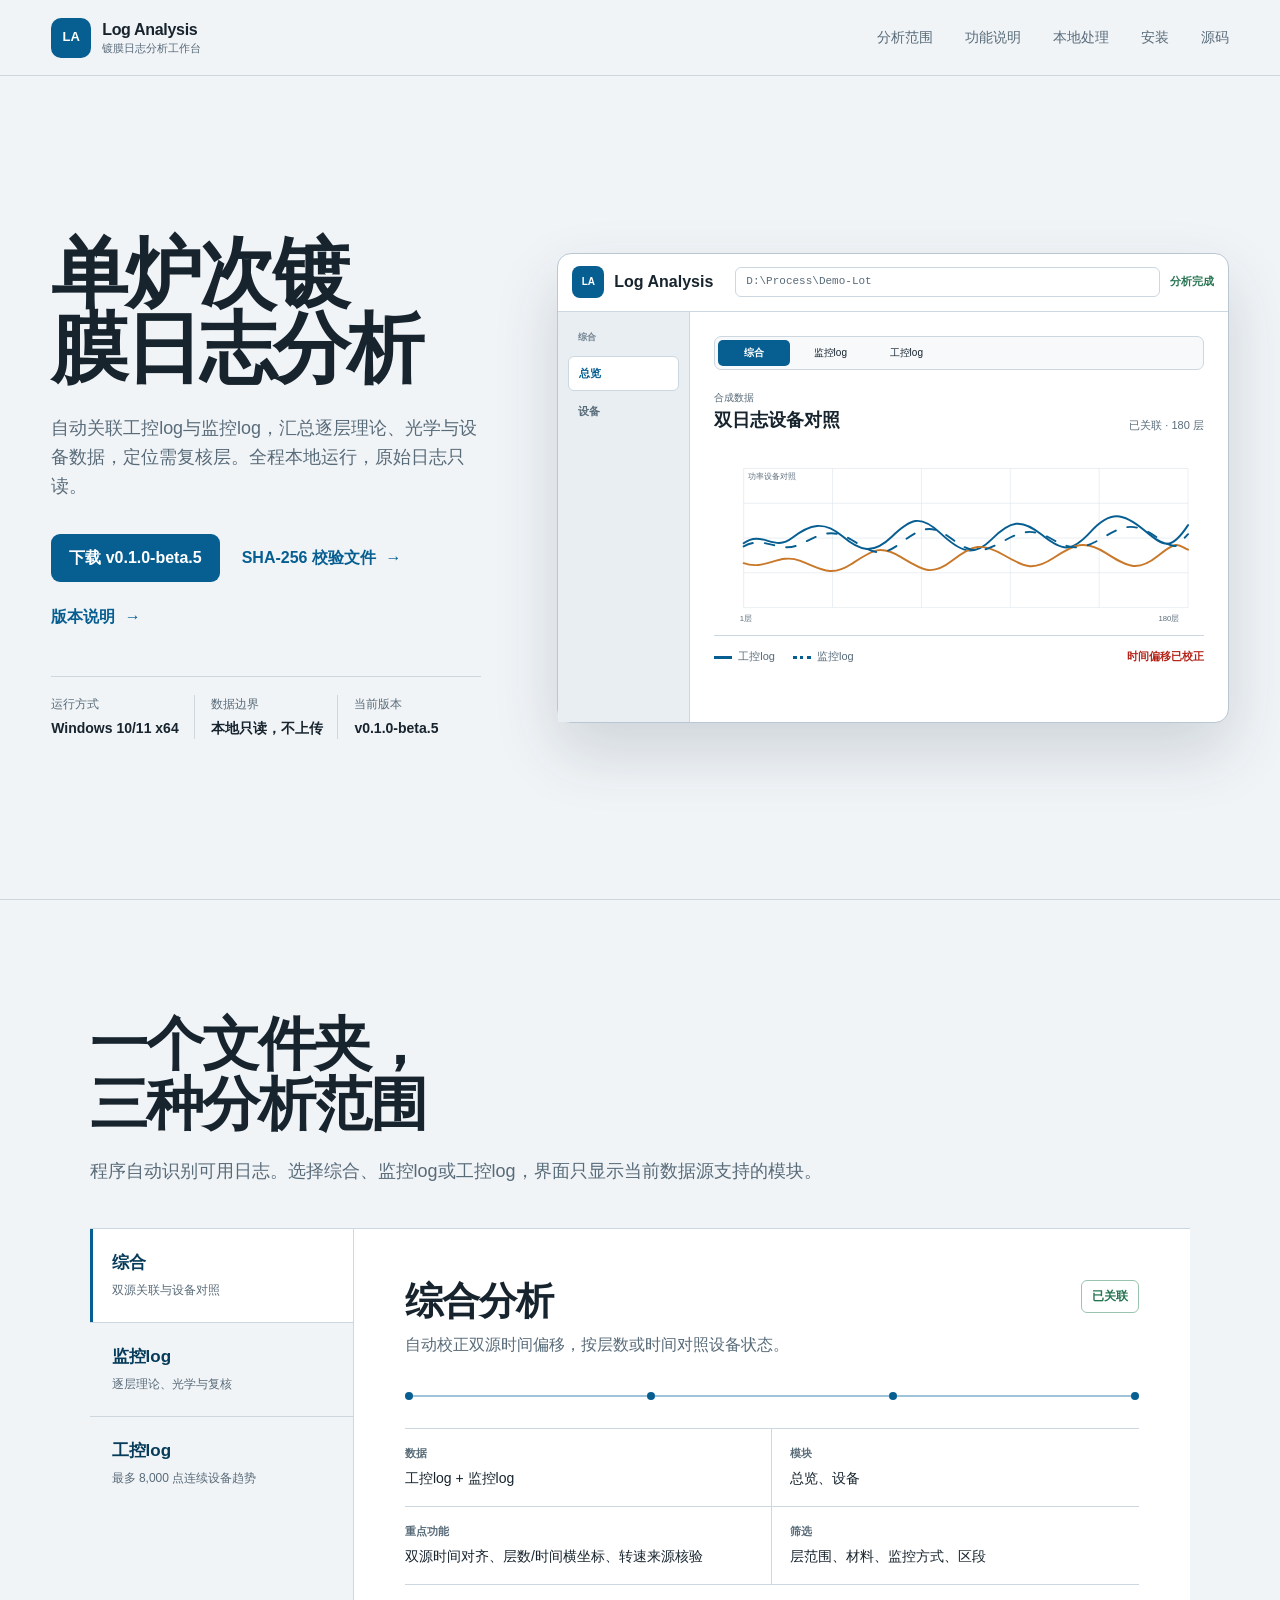
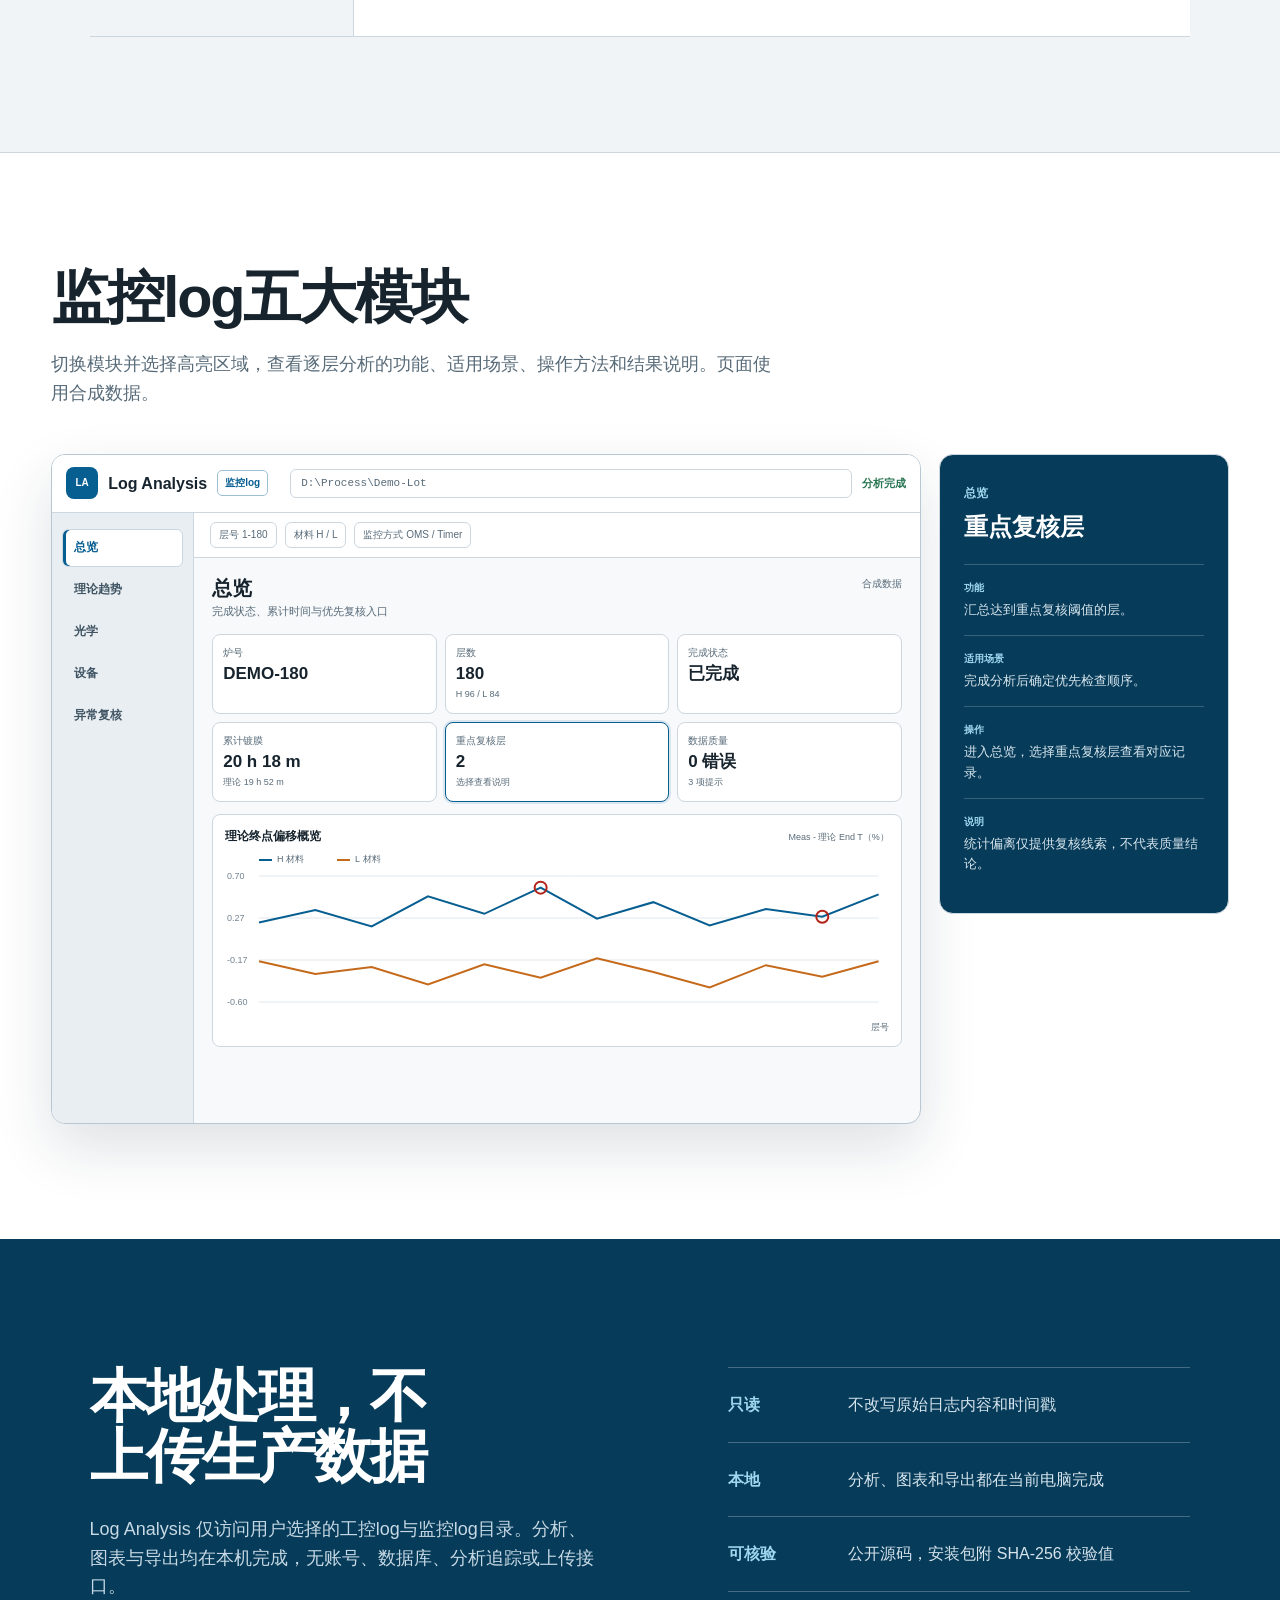
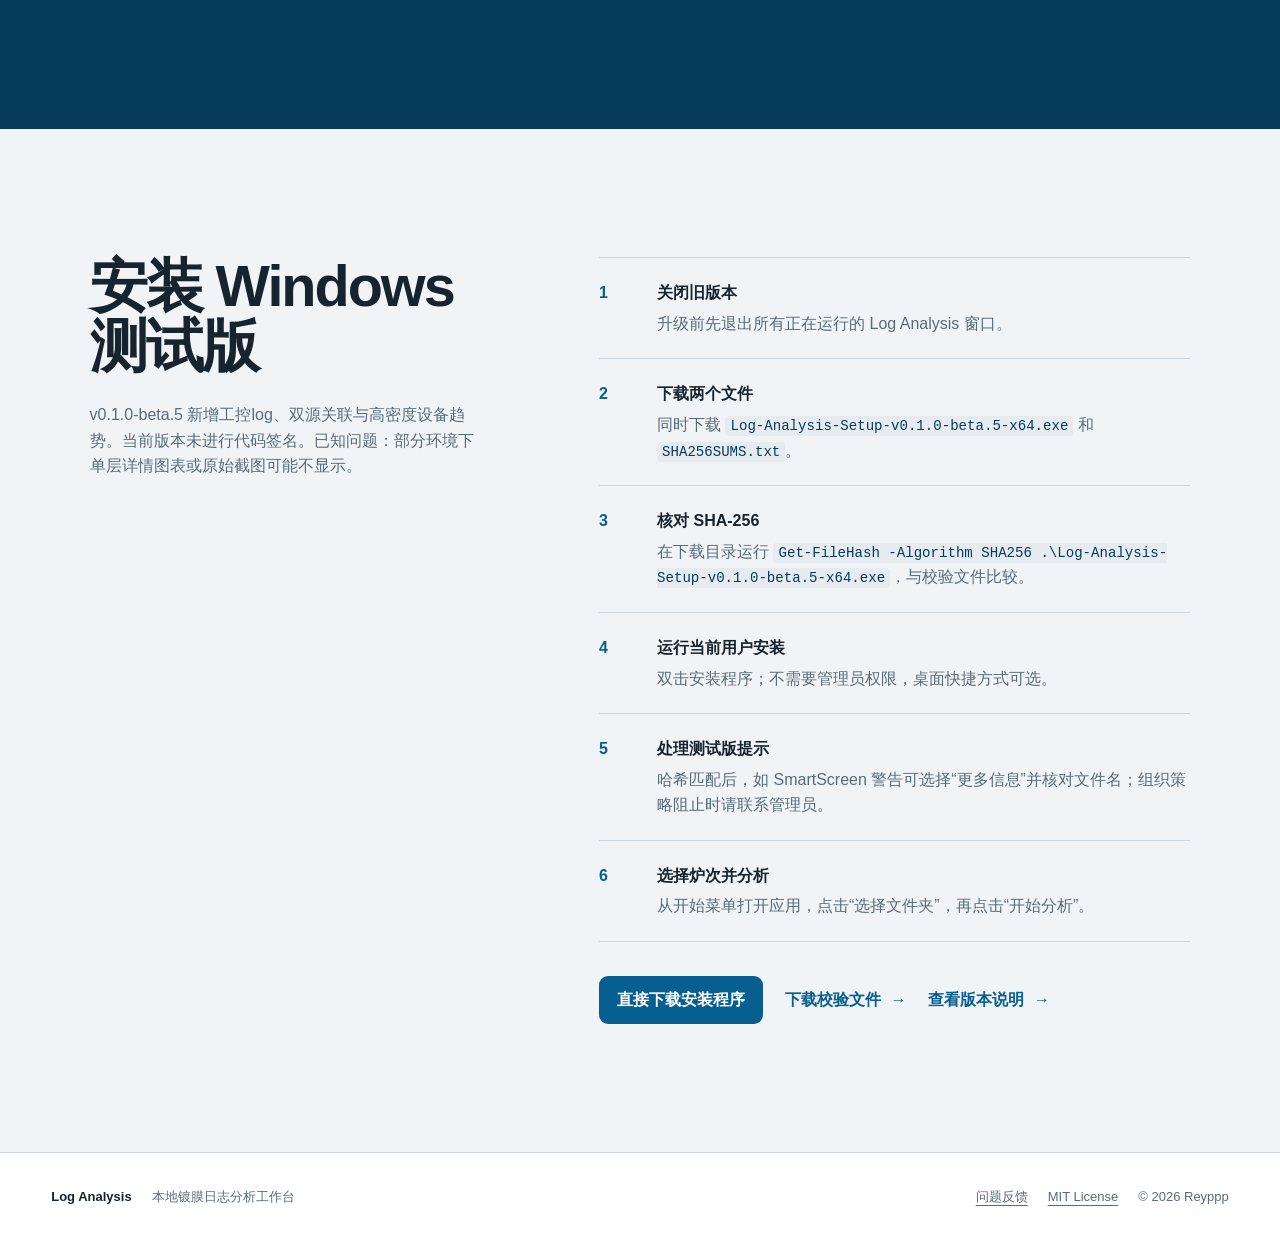
==== commit e462b0bd: "Release Log Analysis v0.1.0-beta.5" ====
--- a/site/index.html
+++ b/site/index.html
@@ -3,7 +3,7 @@
 <head>
   <meta charset="utf-8">
   <meta name="viewport" content="width=device-width, initial-scale=1">
-  <meta name="description" content="Log Analysis 是面向镀膜工艺工程师的 Windows 本地日志分析工作台。数据只在本机处理。">
+  <meta name="description" content="Log Analysis 在 Windows 本地只读识别工控log与监控log，提供双源关联、逐层光学与设备分析。">
   <meta name="theme-color" content="#f1f4f7">
   <title>Log Analysis · 本地镀膜日志分析</title>
   <link rel="icon" href="assets/icon.svg" type="image/svg+xml">
@@ -13,7 +13,7 @@
   <!--
   THESIS: Log Analysis turns a furnace folder into a traceable layer map; it refuses the generic software hero made from claim cards.
   OWN-WORLD: restrained blue-gray instrument surfaces, dense measurement lines, square controls, and one signal-blue accent inherited from the desktop workbench.
-  STORY: an engineer sees the local-only mechanism, examines the five linked analysis views, understands beta installation risk, and downloads from GitHub.
+  STORY: an engineer sees the local-only mechanism, understands the three analysis scopes, examines the monitor-log modules, and downloads from GitHub.
   FIRST VIEWPORT: a plainspoken offer and download action share the viewport with a full workbench demonstration using clearly labeled synthetic data.
   FORM: established-world extension, pinned plan; a process-control report translated into a public download surface.
   FINISH: unreviewed and undocumented is unfinished; this build ends with the finish review, the verdict, DESIGN.md, and every shipping raster carrying its provenance.
@@ -25,6 +25,7 @@
       <span><strong>Log Analysis</strong><small>镀膜日志分析工作台</small></span>
     </a>
     <nav aria-label="主要导航">
+      <a href="#modes">分析范围</a>
       <a href="#capabilities">功能说明</a>
       <a href="#privacy">本地处理</a>
       <a href="#install">安装</a>
@@ -36,16 +37,16 @@
     <section class="hero" id="top">
       <div class="hero-copy">
         <h1>单炉次镀膜日志分析</h1>
-        <p>自动关联逐层理论、光学与设备数据，定位需复核层。全程本地运行，原始日志只读。</p>
+        <p>自动关联工控log与监控log，汇总逐层理论、光学与设备数据，定位需复核层。全程本地运行，原始日志只读。</p>
         <div class="hero-actions">
-          <a class="primary-action" href="https://github.com/Reyppp/log-analysis/releases/download/v0.1.0-beta.4/Log-Analysis-Setup-v0.1.0-beta.4-x64.exe">下载 v0.1.0-beta.4</a>
-          <a class="text-action" href="https://github.com/Reyppp/log-analysis/releases/download/v0.1.0-beta.4/SHA256SUMS.txt">SHA-256 校验文件 <span aria-hidden="true">→</span></a>
-          <a class="text-action" href="https://github.com/Reyppp/log-analysis/releases/tag/v0.1.0-beta.4">版本说明 <span aria-hidden="true">→</span></a>
+          <a class="primary-action" href="https://github.com/Reyppp/log-analysis/releases/download/v0.1.0-beta.5/Log-Analysis-Setup-v0.1.0-beta.5-x64.exe">下载 v0.1.0-beta.5</a>
+          <a class="text-action" href="https://github.com/Reyppp/log-analysis/releases/download/v0.1.0-beta.5/SHA256SUMS.txt">SHA-256 校验文件 <span aria-hidden="true">→</span></a>
+          <a class="text-action" href="https://github.com/Reyppp/log-analysis/releases/tag/v0.1.0-beta.5">版本说明 <span aria-hidden="true">→</span></a>
         </div>
         <dl class="hero-facts">
           <div><dt>运行方式</dt><dd>Windows 10/11 x64</dd></div>
           <div><dt>数据边界</dt><dd>本地只读，不上传</dd></div>
-          <div><dt>当前版本</dt><dd>v0.1.0-beta.4</dd></div>
+          <div><dt>当前版本</dt><dd>v0.1.0-beta.5</dd></div>
         </dl>
       </div>
 
@@ -53,9 +54,10 @@
         <figcaption id="demo-caption">工作台示意 · 合成数据</figcaption>
         <div class="demo-bar"><span class="demo-logo">LA</span><strong>Log Analysis</strong><span class="demo-path">D:\Process\Demo-Lot</span><span class="demo-status">分析完成</span></div>
         <div class="demo-body">
-          <div class="demo-nav"><b>总览</b><span>理论趋势</span><span>光学</span><span>设备</span><span>异常关联</span></div>
+          <div class="demo-nav"><small>综合</small><b>总览</b><span>设备</span></div>
           <div class="demo-main">
-            <div class="demo-heading"><div><small>合成炉次</small><strong>180 层分析概览</strong></div><span>H 96 / L 84</span></div>
+            <div class="demo-sources"><b>综合</b><span>监控log</span><span>工控log</span></div>
+            <div class="demo-heading"><div><small>合成数据</small><strong>双日志设备对照</strong></div><span>已关联 · 180 层</span></div>
             <svg class="demo-chart" viewBox="0 0 760 285" role="img" aria-label="合成的逐层光学偏移曲线">
               <g class="grid-lines" stroke="#dfe7ed" stroke-width="1">
                 <path d="M46 38H736M46 92H736M46 146H736M46 200H736M46 254H736"/>
@@ -63,19 +65,43 @@
               </g>
               <path class="signal-line signal-h" pathLength="1" d="M46 154C75 133 93 168 121 146S171 119 199 143 247 172 276 144 320 109 351 138 402 177 431 148 477 115 509 141 555 169 585 136 635 106 668 134 711 164 736 126"/>
               <path class="signal-line signal-l" pathLength="1" d="M46 185C79 197 101 169 133 181S181 208 214 186 258 156 291 176 338 206 370 181 416 153 449 172 495 198 527 177 575 148 608 169 657 200 689 174 719 157 736 164"/>
-              <g fill="#b42318"><circle cx="351" cy="138" r="5"/><circle cx="608" cy="169" r="5"/></g>
-              <g fill="#5b6d7c" font-size="12"><text x="40" y="275">1</text><text x="690" y="275">层号 180</text><text x="53" y="55">Meas − 理论 End T</text></g>
+              <path class="signal-line signal-monitor" pathLength="1" d="M46 159C79 141 101 171 133 156S181 129 214 149 258 178 291 153 338 124 370 148 416 169 449 151 495 131 527 149 575 163 608 143 657 124 689 146 719 157 736 140"/>
+              <g fill="#5b6d7c" font-size="12"><text x="40" y="275">1层</text><text x="690" y="275">180层</text><text x="53" y="55">功率设备对照</text></g>
             </svg>
-            <div class="demo-readout"><span><i class="key-h"></i>H 材料</span><span><i class="key-l"></i>L 材料</span><b>重点复核 2 层</b></div>
+            <div class="demo-readout"><span><i class="key-h"></i>工控log</span><span><i class="key-monitor"></i>监控log</span><b>时间偏移已校正</b></div>
           </div>
         </div>
       </figure>
+    </section>
+
+    <section class="scope-section" id="modes">
+      <div class="scope-intro">
+        <h2>一个文件夹，三种分析范围</h2>
+        <p>程序自动识别可用日志。选择综合、监控log或工控log，界面只显示当前数据源支持的模块。</p>
+      </div>
+      <div class="scope-workbench">
+        <div class="scope-tabs" role="tablist" aria-label="分析范围">
+          <button class="active" id="scope-tab-combined" type="button" role="tab" aria-selected="true" aria-controls="scope-panel" data-site-scope="combined"><strong>综合</strong><span>双源关联与设备对照</span></button>
+          <button id="scope-tab-monitor" type="button" role="tab" aria-selected="false" aria-controls="scope-panel" data-site-scope="monitor"><strong>监控log</strong><span>逐层理论、光学与复核</span></button>
+          <button id="scope-tab-machine" type="button" role="tab" aria-selected="false" aria-controls="scope-panel" data-site-scope="machine"><strong>工控log</strong><span>最多 8,000 点连续设备趋势</span></button>
+        </div>
+        <section class="scope-panel" id="scope-panel" role="tabpanel" aria-labelledby="scope-tab-combined" tabindex="0">
+          <div class="scope-panel-head"><div><h3 id="scopeTitle">综合分析</h3><p id="scopeSummary">自动校正双源时间偏移，按层数或时间对照设备状态。</p></div><span id="scopeStatus">已关联</span></div>
+          <div class="scope-timeline" aria-hidden="true"><span></span><i></i><span></span><i></i><span></span><i></i><span></span></div>
+          <dl class="scope-facts">
+            <div><dt>数据</dt><dd id="scopeData">工控log + 监控log</dd></div>
+            <div><dt>模块</dt><dd id="scopeModules">总览、设备</dd></div>
+            <div><dt>重点功能</dt><dd id="scopeFeature">双源时间对齐、层数/时间横坐标、转速来源核验</dd></div>
+            <div><dt>筛选</dt><dd id="scopeFilters">层范围、材料、监控方式、区段</dd></div>
+          </dl>
+        </section>
+      </div>
     </section>
 
     <section class="client-guide" id="capabilities">
       <div class="guide-intro">
-        <h2>客户端功能说明</h2>
-        <p>切换模块并选择高亮区域，查看功能、适用场景、操作方法和结果说明。页面使用合成数据。</p>
+        <h2>监控log五大模块</h2>
+        <p>切换模块并选择高亮区域，查看逐层分析的功能、适用场景、操作方法和结果说明。页面使用合成数据。</p>
       </div>
 
       <div class="guide-layout">
@@ -83,6 +109,7 @@
           <div class="guide-windowbar">
             <span class="demo-logo" aria-hidden="true">LA</span>
             <strong>Log Analysis</strong>
+            <span class="guide-context">监控log</span>
             <span class="guide-path">D:\Process\Demo-Lot</span>
             <span class="guide-ready">分析完成</span>
           </div>
@@ -92,7 +119,7 @@
               <button id="guide-tab-theory" type="button" role="tab" aria-selected="false" aria-controls="guide-panel-theory" data-guide-module="theory">理论趋势</button>
               <button id="guide-tab-optical" type="button" role="tab" aria-selected="false" aria-controls="guide-panel-optical" data-guide-module="optical">光学</button>
               <button id="guide-tab-device" type="button" role="tab" aria-selected="false" aria-controls="guide-panel-device" data-guide-module="device">设备</button>
-              <button id="guide-tab-anomaly" type="button" role="tab" aria-selected="false" aria-controls="guide-panel-anomaly" data-guide-module="anomaly">异常关联</button>
+              <button id="guide-tab-anomaly" type="button" role="tab" aria-selected="false" aria-controls="guide-panel-anomaly" data-guide-module="anomaly">异常复核</button>
             </nav>
 
             <div class="guide-screen-wrap">
@@ -125,7 +152,7 @@
                 <div class="guide-page-title"><div><h3>光学分析</h3><p>终点偏差、拟合残差与单层曲线</p></div><span>合成数据</span></div>
                 <figure class="guide-chart hotspot optical-endpoint" role="button" tabindex="0" data-guide-hotspot="optical-endpoint"><figcaption><strong>终点透过率趋势</strong><span>Meas / 动态 Calc / 理论 End T</span></figcaption><canvas id="guideOpticalCanvas" aria-label="合成终点透过率趋势"></canvas><small>层号</small></figure>
                 <section class="guide-layer-detail hotspot" role="button" tabindex="0" data-guide-hotspot="optical-detail">
-                  <header><div><strong>单层详情</strong><span id="guideLayerLabel">第 96 层</span></div><div><button id="guideLayerPrev" type="button">前一层</button><button id="guideLayerNext" type="button">后一层</button></div></header>
+                  <header><div><strong>单层详情</strong><span id="guideLayerLabel">96层</span></div><div><button id="guideLayerPrev" type="button">前一层</button><button id="guideLayerNext" type="button">后一层</button></div></header>
                   <div class="guide-detail-grid"><figure class="guide-chart"><figcaption><strong>实测与动态计算</strong><span>透过率（%）</span></figcaption><canvas id="guideLayerCanvas" aria-label="合成单层实测与动态计算曲线"></canvas><small>采样时间（s）</small></figure><div class="guide-image-placeholder"><span>原始截图</span><strong id="guideImageLayer">Layer 96</strong><small>合成图像占位</small></div></div>
                 </section>
               </section>
@@ -138,13 +165,13 @@
               </section>
 
               <section class="guide-screen" id="guide-panel-anomaly" role="tabpanel" aria-labelledby="guide-tab-anomaly" data-guide-panel="anomaly" hidden>
-                <div class="guide-page-title"><div><h3>异常与关联</h3><p>统计偏离用于确定复核顺序</p></div><span>合成数据；相关不代表因果</span></div>
+                <div class="guide-page-title"><div><h3>异常复核</h3><p>统计偏离用于确定复核顺序</p></div><span>合成数据</span></div>
                 <div class="guide-metric-select" aria-label="复核指标"><strong>复核指标</strong><button class="active" type="button" aria-pressed="true" data-anomaly-metric="residual">终点拟合残差</button><button type="button" aria-pressed="false" data-anomaly-metric="rate">实际速率偏差</button></div>
                 <div class="guide-chart-grid">
                   <figure class="guide-chart hotspot" role="button" tabindex="0" data-guide-hotspot="anomaly-metric"><figcaption><strong id="guideAnomalyTitle">终点拟合残差</strong><span>复核提示以红圈标记</span></figcaption><canvas id="guideAnomalyCanvas" aria-label="合成复核指标趋势"></canvas><small>层号</small></figure>
-                  <figure class="guide-chart hotspot" role="button" tabindex="0" data-guide-hotspot="anomaly-correlation"><figcaption><strong>Spearman 相关</strong><span>|ρ| 最高的指标关系</span></figcaption><canvas id="guideCorrelationCanvas" aria-label="合成 Spearman 相关条形图"></canvas><small>绝对相关系数</small></figure>
+                  <div class="guide-stats hotspot anomaly-ranking" role="button" tabindex="0" data-guide-hotspot="anomaly-ranking"><strong>异常排名</strong><table><thead><tr><th>层号</th><th>指标</th><th>等级</th></tr></thead><tbody><tr><td>47</td><td>终点拟合残差</td><td>重点复核</td></tr><tr><td>132</td><td>实际速率偏差</td><td>关注</td></tr></tbody></table></div>
                 </div>
-                <div class="guide-review-list"><span>第 47 层 <strong>重点复核</strong></span><span>第 132 层 <strong>关注</strong></span></div>
+                <div class="guide-review-list"><span>47层 <strong>重点复核</strong></span><span>132层 <strong>关注</strong></span></div>
               </section>
             </div>
           </div>
@@ -164,7 +191,7 @@
     </section>
 
     <section class="privacy" id="privacy">
-      <div><h2>本地处理，不上传生产数据</h2><p>Log Analysis 仅访问用户选择的炉次目录。分析、图表与导出均在本机完成，无账号、数据库、分析追踪或上传接口。</p></div>
+      <div><h2>本地处理，不上传生产数据</h2><p>Log Analysis 仅访问用户选择的工控log与监控log目录。分析、图表与导出均在本机完成，无账号、数据库、分析追踪或上传接口。</p></div>
       <ul>
         <li><strong>只读</strong><span>不改写原始日志内容和时间戳</span></li>
         <li><strong>本地</strong><span>分析、图表和导出都在当前电脑完成</span></li>
@@ -173,20 +200,20 @@
     </section>
 
     <section class="install" id="install">
-      <div class="install-copy"><h2>安装 Windows 测试版</h2><p>v0.1.0-beta.4 修复关闭后首次重新启动可能无响应的问题。当前版本未进行代码签名。已知问题：部分环境下单层详情图表或原始截图可能不显示。</p></div>
+      <div class="install-copy"><h2>安装 Windows 测试版</h2><p>v0.1.0-beta.5 新增工控log、双源关联与高密度设备趋势。当前版本未进行代码签名。已知问题：部分环境下单层详情图表或原始截图可能不显示。</p></div>
       <div class="install-steps">
         <ol>
           <li><span>1</span><div><strong>关闭旧版本</strong><p>升级前先退出所有正在运行的 Log Analysis 窗口。</p></div></li>
-          <li><span>2</span><div><strong>下载两个文件</strong><p>同时下载 <code>Log-Analysis-Setup-v0.1.0-beta.4-x64.exe</code> 和 <code>SHA256SUMS.txt</code>。</p></div></li>
-          <li><span>3</span><div><strong>核对 SHA-256</strong><p>在下载目录运行 <code>Get-FileHash -Algorithm SHA256 .\Log-Analysis-Setup-v0.1.0-beta.4-x64.exe</code>，与校验文件比较。</p></div></li>
+          <li><span>2</span><div><strong>下载两个文件</strong><p>同时下载 <code>Log-Analysis-Setup-v0.1.0-beta.5-x64.exe</code> 和 <code>SHA256SUMS.txt</code>。</p></div></li>
+          <li><span>3</span><div><strong>核对 SHA-256</strong><p>在下载目录运行 <code>Get-FileHash -Algorithm SHA256 .\Log-Analysis-Setup-v0.1.0-beta.5-x64.exe</code>，与校验文件比较。</p></div></li>
           <li><span>4</span><div><strong>运行当前用户安装</strong><p>双击安装程序；不需要管理员权限，桌面快捷方式可选。</p></div></li>
           <li><span>5</span><div><strong>处理测试版提示</strong><p>哈希匹配后，如 SmartScreen 警告可选择“更多信息”并核对文件名；组织策略阻止时请联系管理员。</p></div></li>
           <li><span>6</span><div><strong>选择炉次并分析</strong><p>从开始菜单打开应用，点击“选择文件夹”，再点击“开始分析”。</p></div></li>
         </ol>
         <div class="hero-actions">
-          <a class="primary-action" href="https://github.com/Reyppp/log-analysis/releases/download/v0.1.0-beta.4/Log-Analysis-Setup-v0.1.0-beta.4-x64.exe">直接下载安装程序</a>
-          <a class="text-action" href="https://github.com/Reyppp/log-analysis/releases/download/v0.1.0-beta.4/SHA256SUMS.txt">下载校验文件 <span aria-hidden="true">→</span></a>
-          <a class="text-action" href="https://github.com/Reyppp/log-analysis/releases/tag/v0.1.0-beta.4">查看版本说明 <span aria-hidden="true">→</span></a>
+          <a class="primary-action" href="https://github.com/Reyppp/log-analysis/releases/download/v0.1.0-beta.5/Log-Analysis-Setup-v0.1.0-beta.5-x64.exe">直接下载安装程序</a>
+          <a class="text-action" href="https://github.com/Reyppp/log-analysis/releases/download/v0.1.0-beta.5/SHA256SUMS.txt">下载校验文件 <span aria-hidden="true">→</span></a>
+          <a class="text-action" href="https://github.com/Reyppp/log-analysis/releases/tag/v0.1.0-beta.5">查看版本说明 <span aria-hidden="true">→</span></a>
         </div>
       </div>
     </section>
--- a/site/styles.css
+++ b/site/styles.css
@@ -56,9 +56,13 @@
 .demo-status { color: var(--green); font-size: 11px; font-weight: 700; }
 .demo-body { min-height: 410px; display: grid; grid-template-columns: 132px minmax(0, 1fr); }
 .demo-nav { display: grid; align-content: start; gap: 4px; padding: 16px 10px; border-right: 1px solid var(--line); background: var(--soft); color: var(--muted); font-size: 11px; }
+.demo-nav small { padding: 2px 10px 8px; color: #718290; font-size: 9px; font-weight: 700; }
 .demo-nav span, .demo-nav b { padding: 8px 10px; font-weight: 600; }
 .demo-nav b { border: 1px solid var(--line); border-radius: 6px; background: var(--surface); color: var(--blue); }
 .demo-main { min-width: 0; padding: 24px; }
+.demo-sources { display: flex; gap: 4px; margin-bottom: 20px; padding: 3px; border: 1px solid var(--line); border-radius: 7px; background: #f7f9fb; font-size: 10px; }
+.demo-sources span, .demo-sources b { min-width: 72px; padding: 5px 9px; border-radius: 5px; text-align: center; }
+.demo-sources b { background: var(--blue); color: #fff; }
 .demo-heading { display: flex; align-items: end; justify-content: space-between; gap: 20px; }
 .demo-heading div { display: grid; }
 .demo-heading small { color: var(--muted); font-size: 10px; }
@@ -68,13 +72,42 @@
 .signal-line { fill: none; stroke-width: 3; stroke-linecap: round; stroke-dasharray: 1; stroke-dashoffset: 1; animation: draw-signal 1.3s cubic-bezier(.16, 1, .3, 1) .2s forwards; }
 .signal-h { stroke: var(--blue); }
 .signal-l { stroke: #c97829; }
+.signal-monitor { stroke: var(--blue); stroke-dasharray: .02 .025; }
 .demo-readout { display: flex; gap: 18px; align-items: center; padding-top: 12px; border-top: 1px solid var(--line); color: var(--muted); font-size: 11px; }
 .demo-readout span { display: flex; align-items: center; gap: 6px; }
 .demo-readout i { width: 18px; height: 3px; display: inline-block; }
 .key-h { background: var(--blue); }
 .key-l { background: #c97829; }
+.key-monitor { height: 0 !important; border-top: 3px dotted var(--blue); }
 .demo-readout b { margin-left: auto; color: var(--red); }
 @keyframes draw-signal { to { stroke-dashoffset: 0; } }
+
+.scope-section { padding: clamp(88px, 9vw, 138px) clamp(20px, 7vw, 120px); border-bottom: 1px solid var(--line); background: var(--bg); }
+.scope-intro { max-width: 1220px; margin: 0 auto 42px; }
+.scope-intro h2 { max-width: 15ch; margin: 0; font-size: clamp(2.4rem, 4.5vw, 4.5rem); line-height: 1.04; letter-spacing: -.035em; text-wrap: balance; }
+.scope-intro p { max-width: 46rem; margin: 22px 0 0; color: var(--muted); font-size: 18px; }
+.scope-workbench { display: grid; grid-template-columns: minmax(230px, .48fr) minmax(0, 1.52fr); max-width: 1220px; margin: auto; border-top: 1px solid var(--line); border-bottom: 1px solid var(--line); }
+.scope-tabs { display: grid; align-content: start; border-right: 1px solid var(--line); }
+.scope-tabs button { display: grid; gap: 3px; min-height: 94px; padding: 20px 22px; border: 0; border-bottom: 1px solid var(--line); background: transparent; color: var(--text); font: inherit; text-align: left; cursor: pointer; }
+.scope-tabs button:last-child { border-bottom: 0; }
+.scope-tabs button:hover { background: rgba(255, 255, 255, .55); }
+.scope-tabs button.active { background: var(--surface); box-shadow: inset 3px 0 var(--blue); }
+.scope-tabs button strong { color: var(--blue-dark); font-size: 17px; }
+.scope-tabs button span { color: var(--muted); font-size: 12px; }
+.scope-panel { min-width: 0; min-height: 282px; padding: clamp(26px, 4vw, 52px); background: var(--surface); }
+.scope-panel-head { display: flex; align-items: flex-start; justify-content: space-between; gap: 24px; }
+.scope-panel-head h3 { margin: 0; font-size: clamp(1.7rem, 3vw, 2.5rem); line-height: 1.1; letter-spacing: -.025em; }
+.scope-panel-head p { max-width: 52ch; margin: 10px 0 0; color: var(--muted); }
+.scope-panel-head > span { padding: 6px 10px; border: 1px solid #9bc4b0; border-radius: 6px; color: var(--green); font-size: 12px; font-weight: 700; white-space: nowrap; }
+.scope-timeline { display: grid; grid-template-columns: 8px 1fr 8px 1fr 8px 1fr 8px; align-items: center; margin: 34px 0 28px; }
+.scope-timeline span { width: 8px; height: 8px; border-radius: 50%; background: var(--blue); }
+.scope-timeline i { height: 2px; background: #9fc4d9; }
+.scope-facts { display: grid; grid-template-columns: repeat(2, minmax(0, 1fr)); margin: 0; border-top: 1px solid var(--line); }
+.scope-facts div { padding: 16px 18px 16px 0; border-bottom: 1px solid var(--line); }
+.scope-facts div:nth-child(odd) { border-right: 1px solid var(--line); }
+.scope-facts div:nth-child(even) { padding-left: 18px; }
+.scope-facts dt { color: var(--muted); font-size: 11px; font-weight: 700; }
+.scope-facts dd { margin: 5px 0 0; font-size: 14px; }
 
 .client-guide { padding: clamp(88px, 9vw, 138px) clamp(20px, 4vw, 70px); background: var(--surface); }
 .guide-intro { max-width: 1220px; margin: 0 auto 46px; }
@@ -84,6 +117,7 @@
 .guide-client { min-width: 0; overflow: hidden; border: 1px solid #b9c7d2; border-radius: var(--radius); background: #f7f9fb; box-shadow: 0 24px 58px rgba(18, 43, 57, .14); }
 .guide-windowbar { min-height: 58px; display: flex; align-items: center; gap: 10px; padding: 10px 14px; border-bottom: 1px solid var(--line); background: #fff; }
 .guide-windowbar strong { white-space: nowrap; }
+.guide-context { padding: 4px 7px; border: 1px solid #9dbfd2; border-radius: 5px; color: var(--blue); font-size: 10px; font-weight: 700; white-space: nowrap; }
 .guide-path { flex: 1; min-width: 0; margin-left: 12px; padding: 7px 10px; overflow: hidden; border: 1px solid var(--line); border-radius: 6px; color: var(--muted); font: 11px/1.2 Consolas, monospace; text-overflow: ellipsis; white-space: nowrap; }
 .guide-ready { color: var(--green); font-size: 11px; font-weight: 700; white-space: nowrap; }
 .guide-app { display: grid; grid-template-columns: 142px minmax(0, 1fr); min-height: 610px; }
@@ -150,6 +184,7 @@
 .guide-stats table { width: 100%; margin-top: 7px; border-collapse: collapse; font-size: 10px; }
 .guide-stats th, .guide-stats td { padding: 5px 7px; border-bottom: 1px solid #e7edf1; text-align: right; }
 .guide-stats th:first-child, .guide-stats td:first-child { text-align: left; }
+.anomaly-ranking { margin-top: 12px; cursor: pointer; }
 .guide-review-list { display: flex; gap: 8px; margin-top: 10px; }
 .guide-review-list span { padding: 7px 9px; border: 1px solid var(--line); border-radius: 6px; background: #fff; color: var(--muted); font-size: 10px; }
 .guide-review-list strong { color: var(--red); }
@@ -189,6 +224,7 @@
   .guide-layout { grid-template-columns: 1fr; }
   .guide-explanation { position: static; min-height: 0; }
   .guide-explanation dl { display: grid; grid-template-columns: repeat(2, 1fr); gap: 0 24px; }
+  .scope-workbench { grid-template-columns: 210px minmax(0, 1fr); }
 }
 
 @media (max-width: 900px) {
@@ -213,9 +249,11 @@
   .demo-nav { padding-inline: 6px; }
   .demo-nav span, .demo-nav b { overflow: hidden; padding-inline: 7px; text-overflow: ellipsis; white-space: nowrap; }
   .demo-main { padding: 14px; }
+  .demo-sources { overflow-x: auto; }
   .demo-readout { gap: 9px; }
   .demo-readout b { display: none; }
   .guide-windowbar strong, .guide-ready { display: none; }
+  .guide-context { margin-left: 0; }
   .guide-path { margin-left: 0; }
   .guide-screen { padding: 12px; }
   .guide-kpis { grid-template-columns: repeat(2, minmax(0, 1fr)); }
@@ -227,6 +265,16 @@
   .guide-metric-select { align-items: stretch; flex-wrap: wrap; }
   .guide-review-list { flex-direction: column; }
   .privacy li { grid-template-columns: 76px 1fr; }
+  .scope-workbench { display: block; }
+  .scope-tabs { display: flex; overflow-x: auto; border-right: 0; border-bottom: 1px solid var(--line); }
+  .scope-tabs button { flex: 0 0 150px; min-height: 78px; padding: 14px; border-right: 1px solid var(--line); border-bottom: 0; }
+  .scope-tabs button.active { box-shadow: inset 0 -3px var(--blue); }
+  .scope-panel { min-height: 0; padding: 24px 18px; }
+  .scope-panel-head { display: grid; }
+  .scope-panel-head > span { justify-self: start; }
+  .scope-facts { grid-template-columns: 1fr; }
+  .scope-facts div:nth-child(odd) { border-right: 0; }
+  .scope-facts div:nth-child(even) { padding-left: 0; }
   footer, footer div { align-items: flex-start; flex-direction: column; }
 }
 
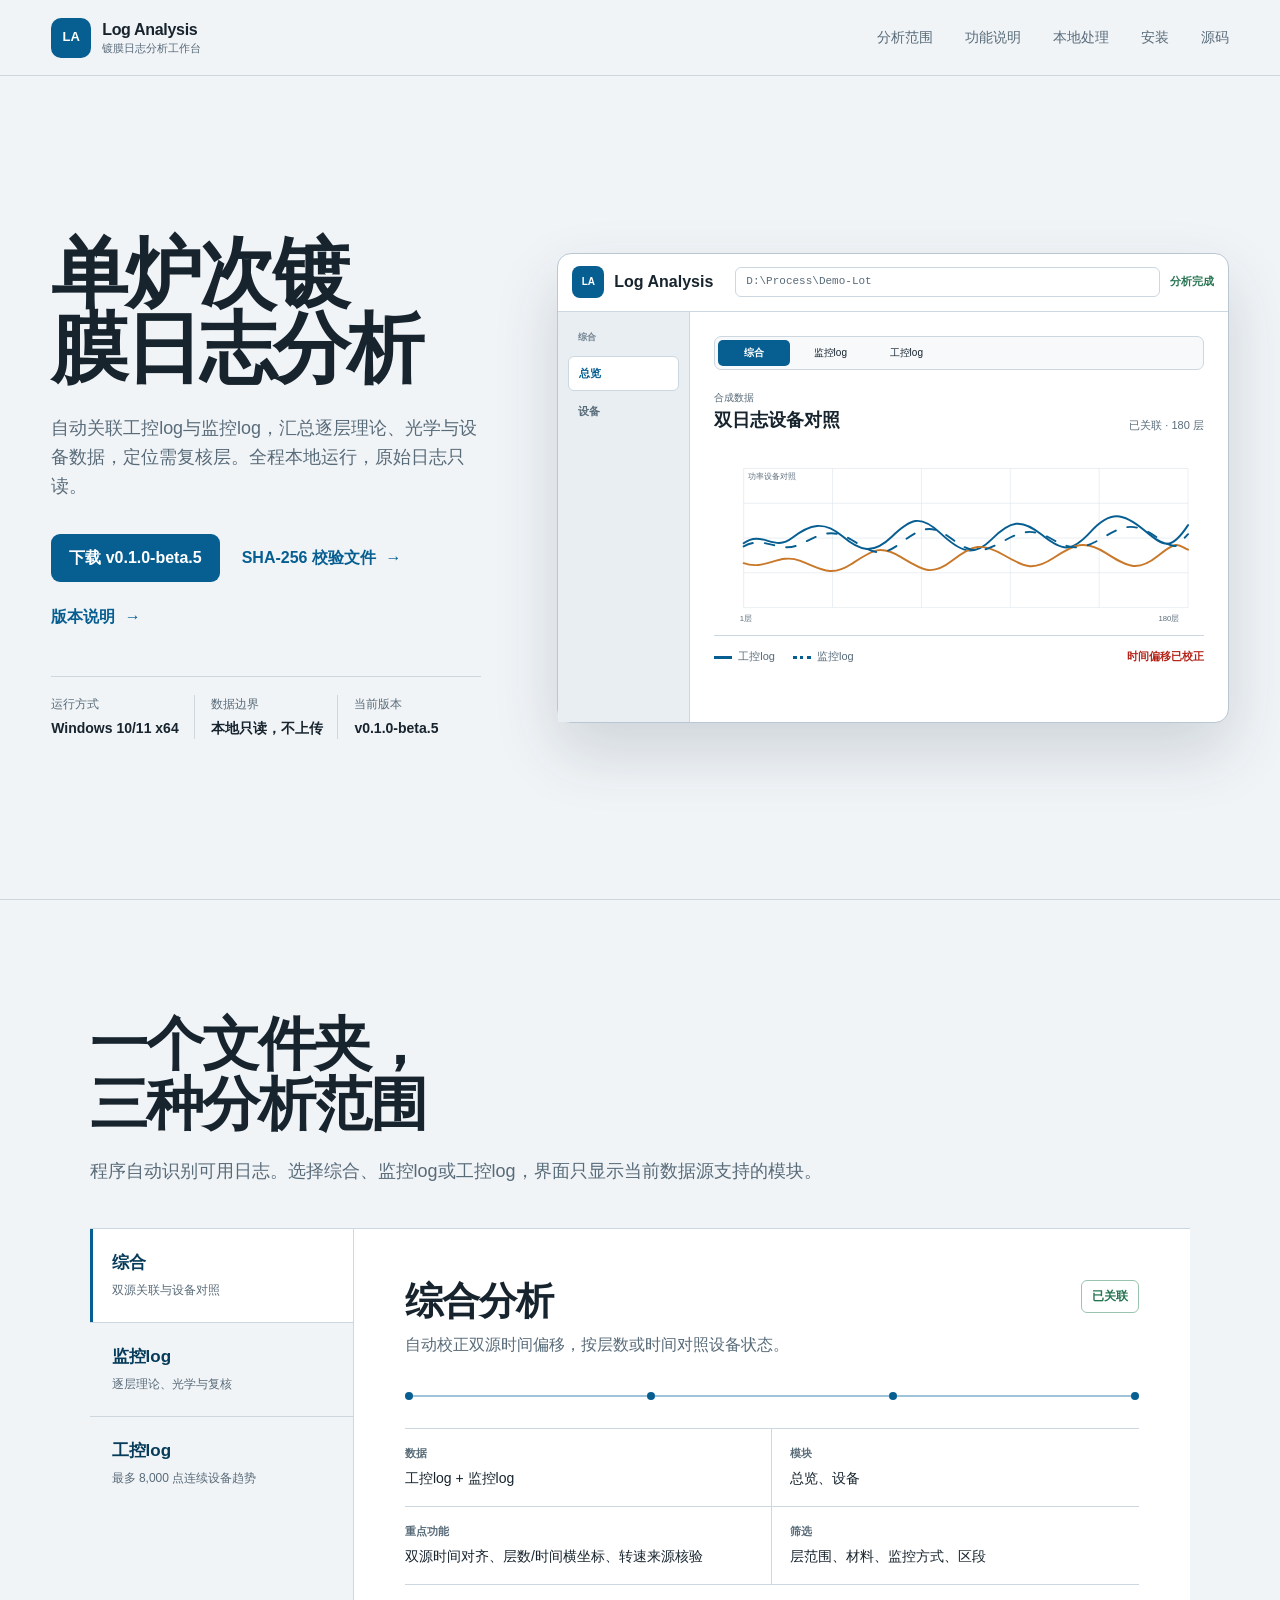
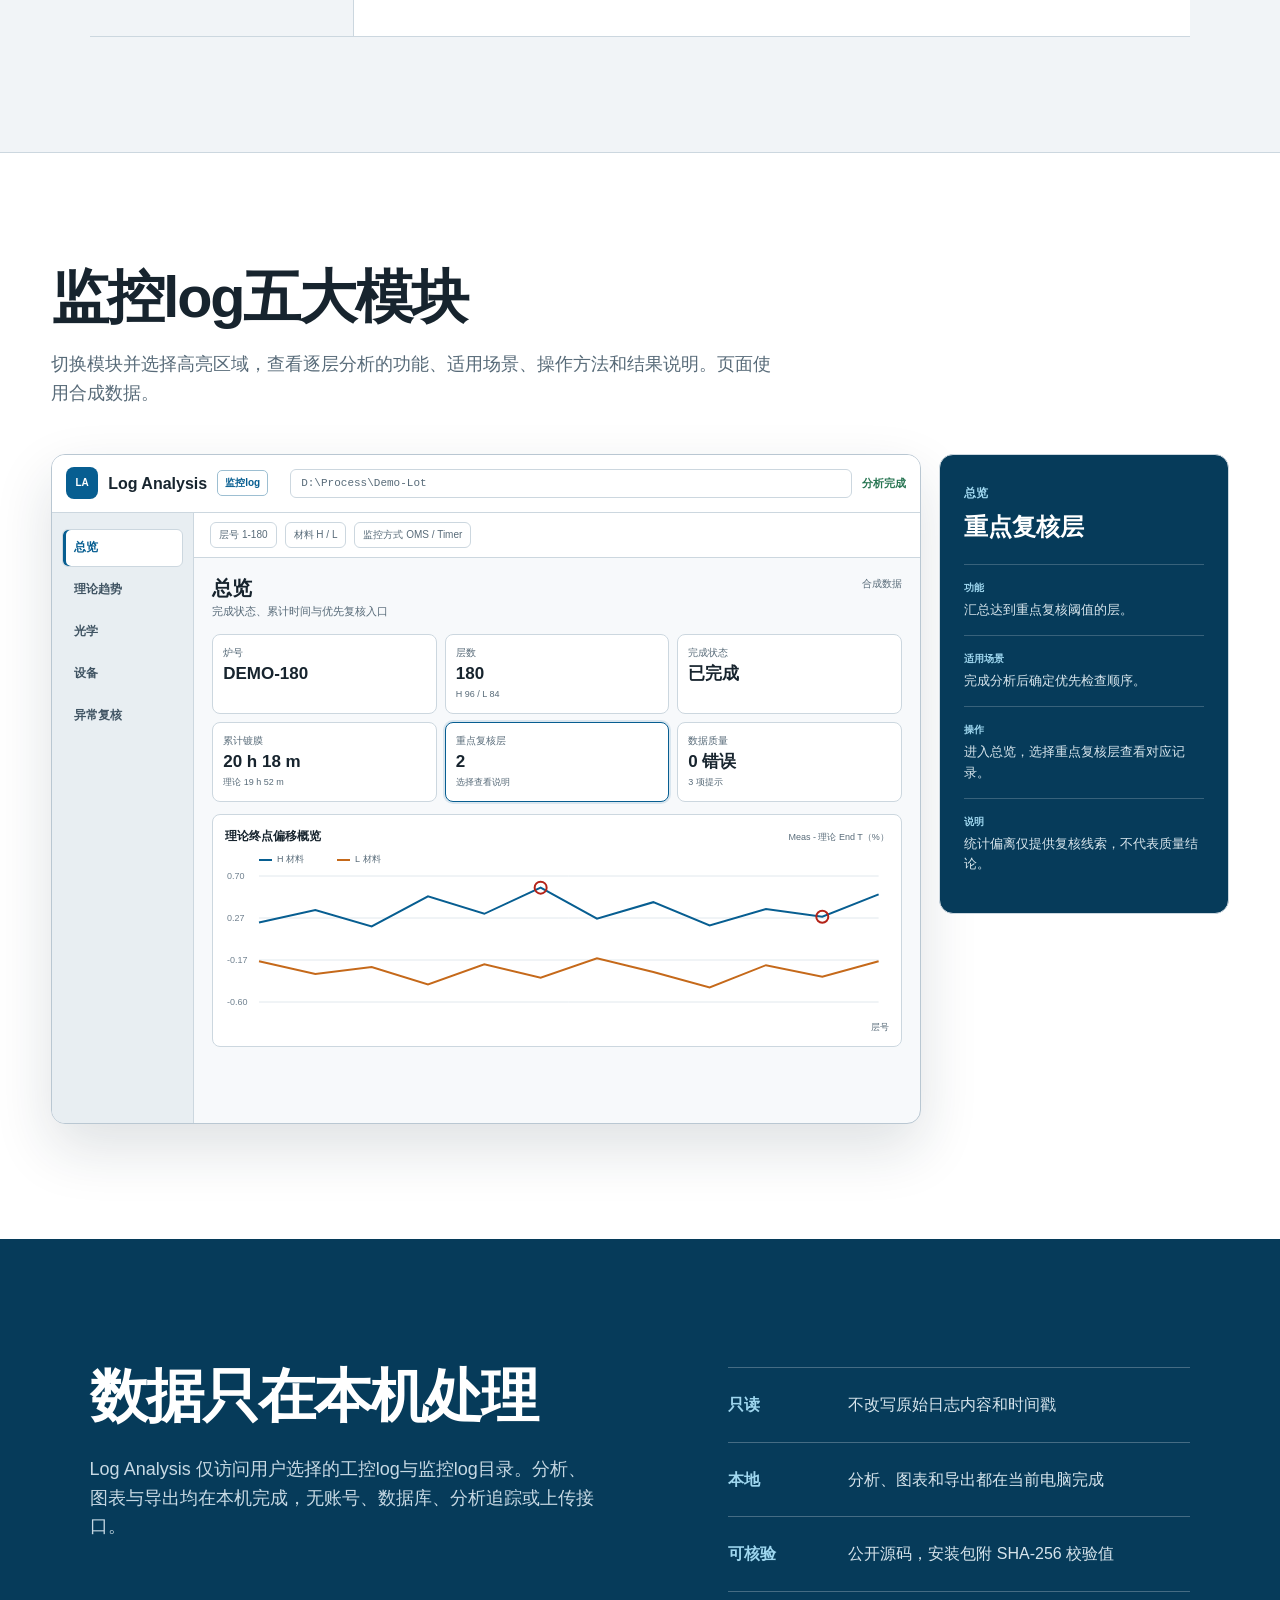
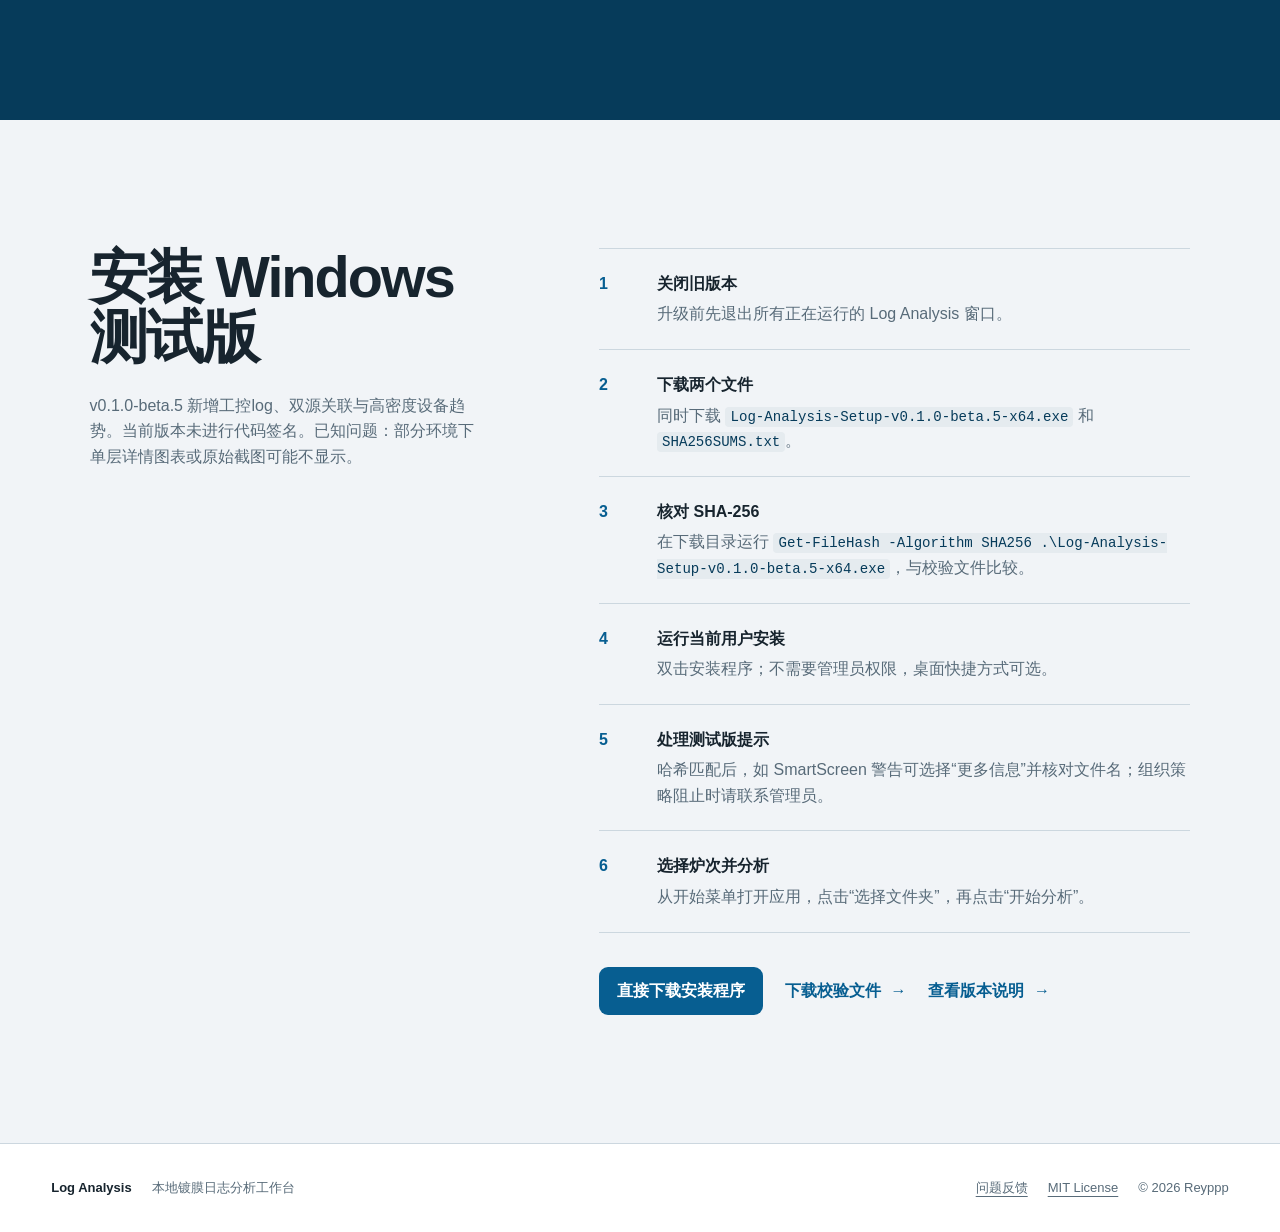
==== commit 62f92d4e: "Fix public site privacy copy" ====
--- a/site/index.html
+++ b/site/index.html
@@ -191,7 +191,7 @@
     </section>
 
     <section class="privacy" id="privacy">
-      <div><h2>本地处理，不上传生产数据</h2><p>Log Analysis 仅访问用户选择的工控log与监控log目录。分析、图表与导出均在本机完成，无账号、数据库、分析追踪或上传接口。</p></div>
+      <div><h2>数据只在本机处理</h2><p>Log Analysis 仅访问用户选择的工控log与监控log目录。分析、图表与导出均在本机完成，无账号、数据库、分析追踪或上传接口。</p></div>
       <ul>
         <li><strong>只读</strong><span>不改写原始日志内容和时间戳</span></li>
         <li><strong>本地</strong><span>分析、图表和导出都在当前电脑完成</span></li>
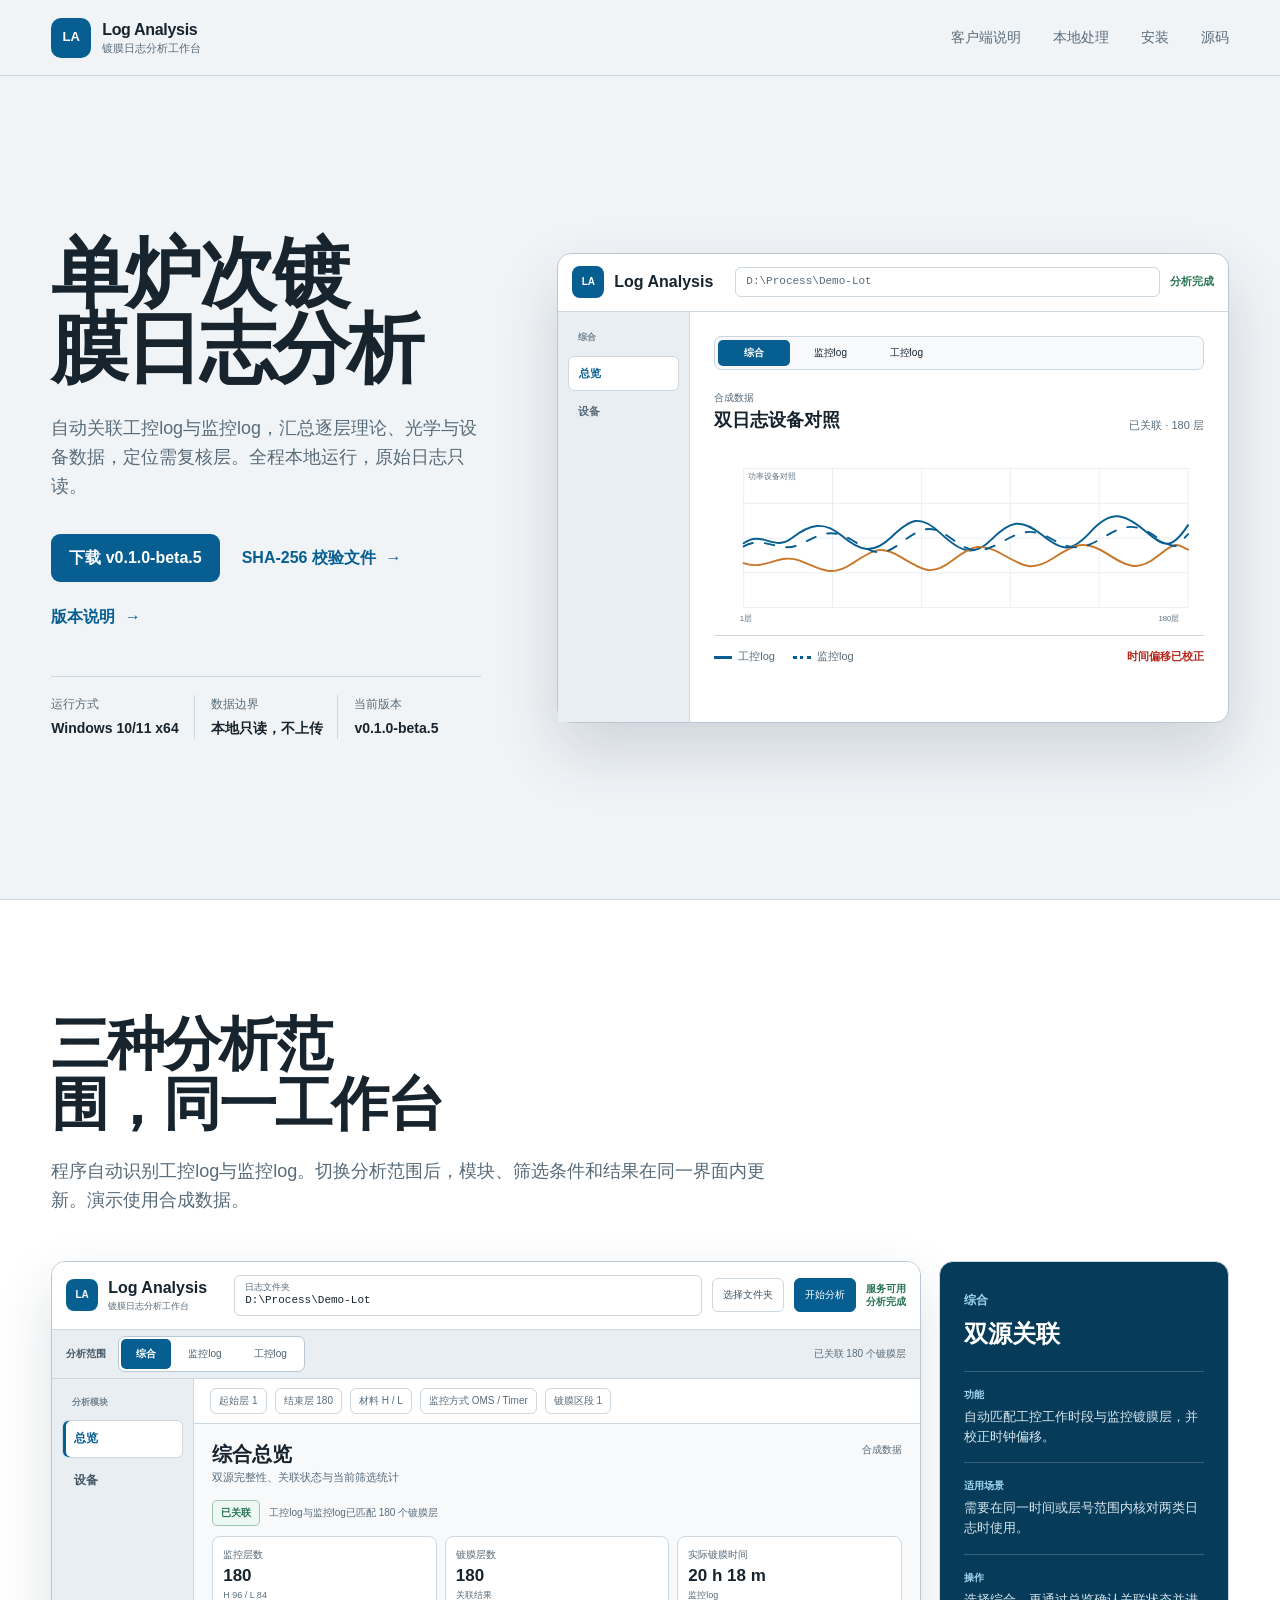
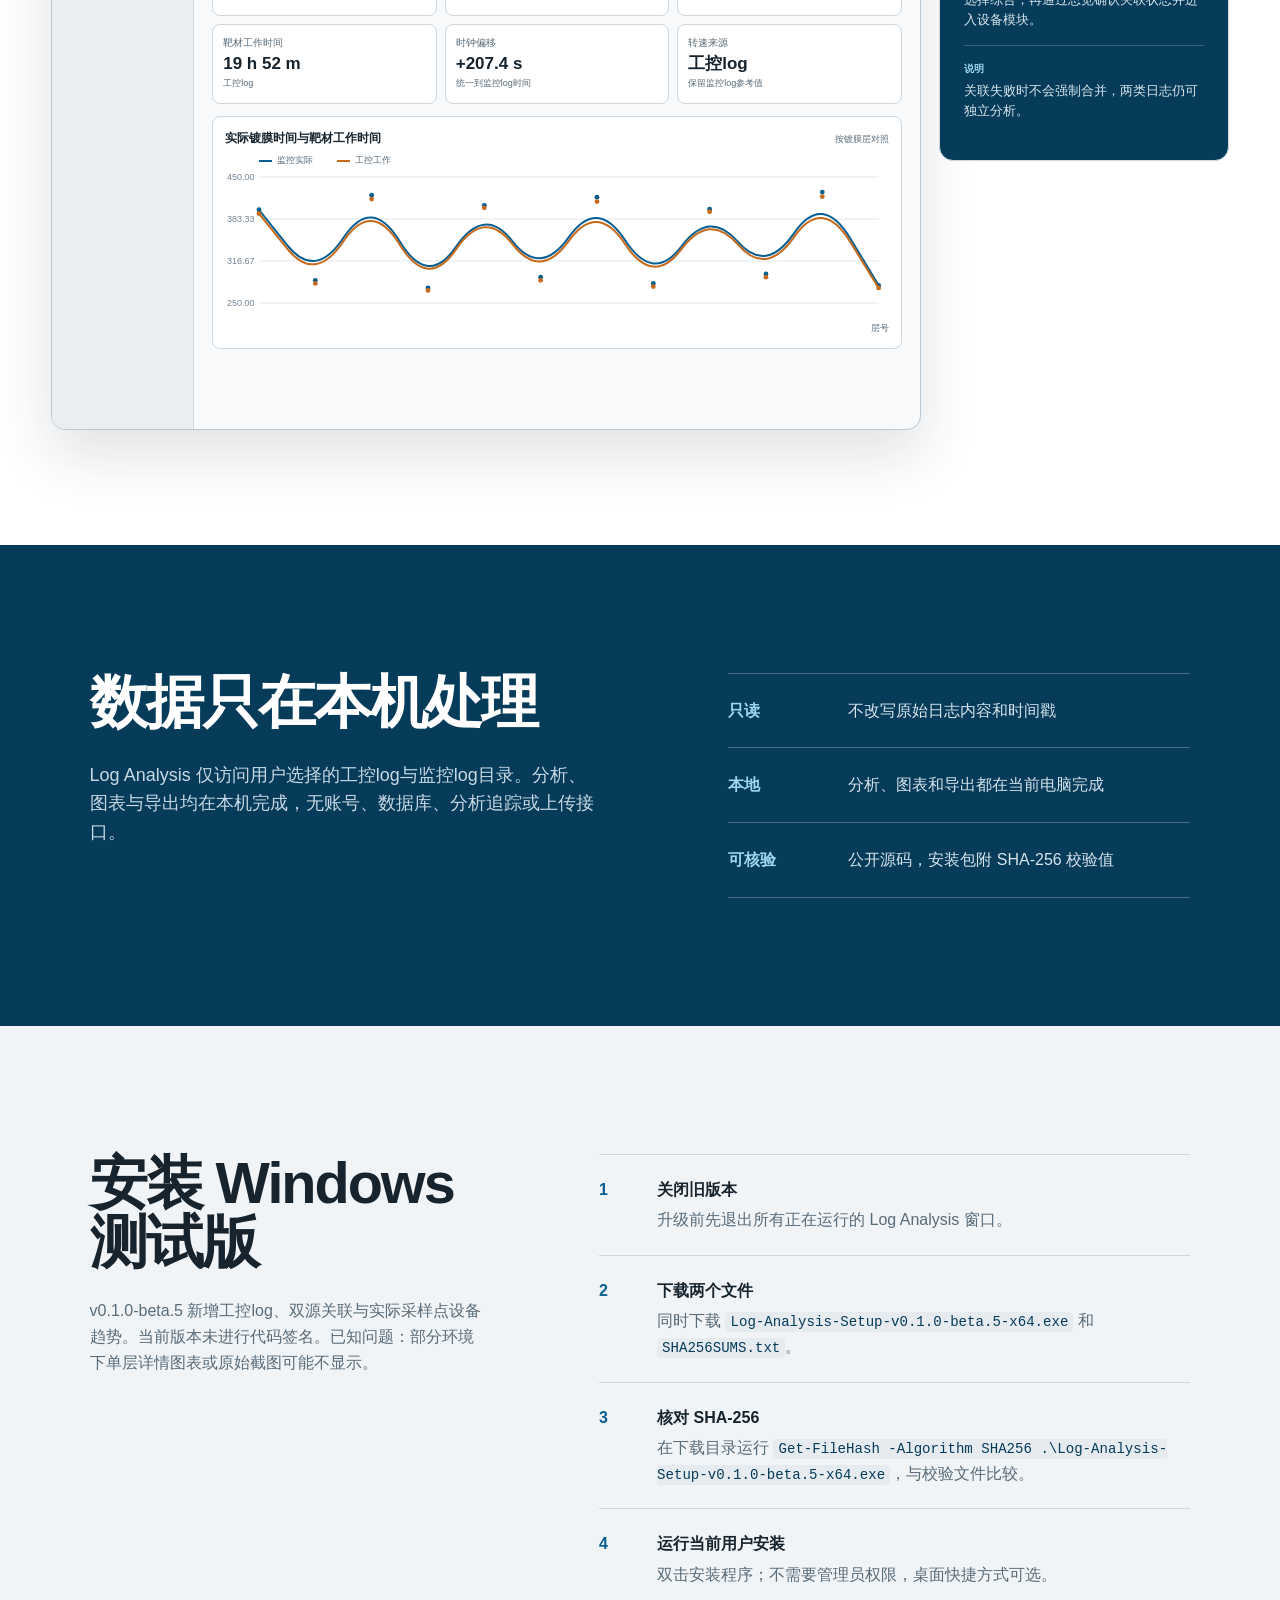
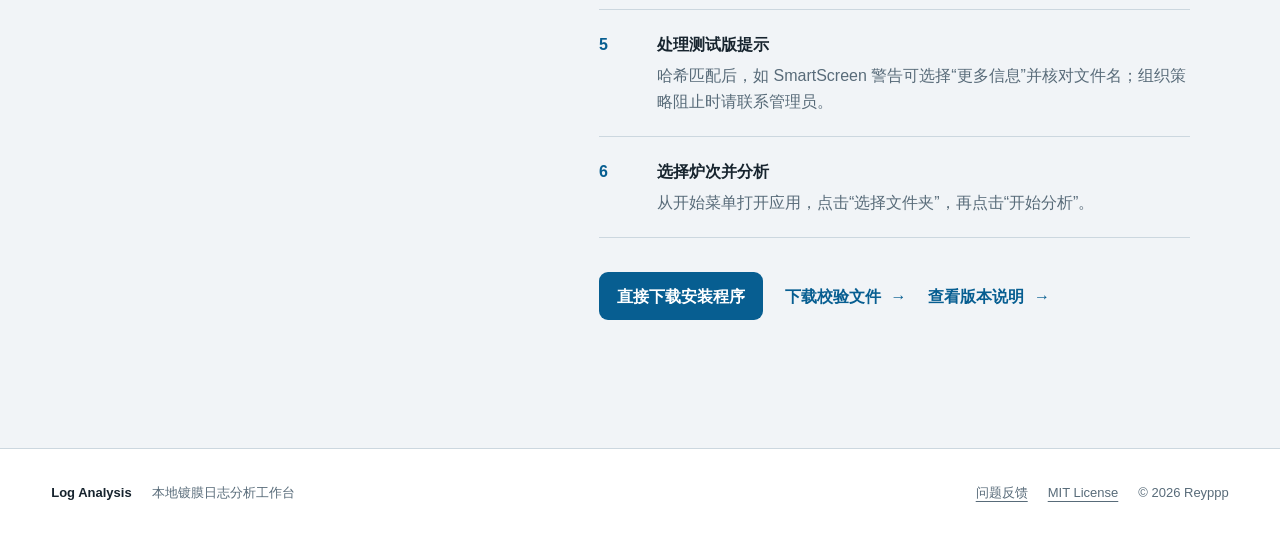
==== commit a929b313: "Unify public site client guide" ====
--- a/site/index.html
+++ b/site/index.html
@@ -25,8 +25,7 @@
       <span><strong>Log Analysis</strong><small>镀膜日志分析工作台</small></span>
     </a>
     <nav aria-label="主要导航">
-      <a href="#modes">分析范围</a>
-      <a href="#capabilities">功能说明</a>
+      <a href="#capabilities">客户端说明</a>
       <a href="#privacy">本地处理</a>
       <a href="#install">安装</a>
       <a href="https://github.com/Reyppp/log-analysis">源码</a>
@@ -74,68 +73,83 @@
       </figure>
     </section>
 
-    <section class="scope-section" id="modes">
-      <div class="scope-intro">
-        <h2>一个文件夹，三种分析范围</h2>
-        <p>程序自动识别可用日志。选择综合、监控log或工控log，界面只显示当前数据源支持的模块。</p>
-      </div>
-      <div class="scope-workbench">
-        <div class="scope-tabs" role="tablist" aria-label="分析范围">
-          <button class="active" id="scope-tab-combined" type="button" role="tab" aria-selected="true" aria-controls="scope-panel" data-site-scope="combined"><strong>综合</strong><span>双源关联与设备对照</span></button>
-          <button id="scope-tab-monitor" type="button" role="tab" aria-selected="false" aria-controls="scope-panel" data-site-scope="monitor"><strong>监控log</strong><span>逐层理论、光学与复核</span></button>
-          <button id="scope-tab-machine" type="button" role="tab" aria-selected="false" aria-controls="scope-panel" data-site-scope="machine"><strong>工控log</strong><span>最多 8,000 点连续设备趋势</span></button>
-        </div>
-        <section class="scope-panel" id="scope-panel" role="tabpanel" aria-labelledby="scope-tab-combined" tabindex="0">
-          <div class="scope-panel-head"><div><h3 id="scopeTitle">综合分析</h3><p id="scopeSummary">自动校正双源时间偏移，按层数或时间对照设备状态。</p></div><span id="scopeStatus">已关联</span></div>
-          <div class="scope-timeline" aria-hidden="true"><span></span><i></i><span></span><i></i><span></span><i></i><span></span></div>
-          <dl class="scope-facts">
-            <div><dt>数据</dt><dd id="scopeData">工控log + 监控log</dd></div>
-            <div><dt>模块</dt><dd id="scopeModules">总览、设备</dd></div>
-            <div><dt>重点功能</dt><dd id="scopeFeature">双源时间对齐、层数/时间横坐标、转速来源核验</dd></div>
-            <div><dt>筛选</dt><dd id="scopeFilters">层范围、材料、监控方式、区段</dd></div>
-          </dl>
-        </section>
-      </div>
-    </section>
-
     <section class="client-guide" id="capabilities">
+      <span class="section-anchor" id="modes" aria-hidden="true"></span>
       <div class="guide-intro">
-        <h2>监控log五大模块</h2>
-        <p>切换模块并选择高亮区域，查看逐层分析的功能、适用场景、操作方法和结果说明。页面使用合成数据。</p>
+        <h2>三种分析范围，同一工作台</h2>
+        <p>程序自动识别工控log与监控log。切换分析范围后，模块、筛选条件和结果在同一界面内更新。演示使用合成数据。</p>
       </div>
 
       <div class="guide-layout">
         <section class="guide-client" aria-label="Log Analysis 合成数据客户端演示">
           <div class="guide-windowbar">
             <span class="demo-logo" aria-hidden="true">LA</span>
-            <strong>Log Analysis</strong>
-            <span class="guide-context">监控log</span>
-            <span class="guide-path">D:\Process\Demo-Lot</span>
-            <span class="guide-ready">分析完成</span>
-          </div>
-          <div class="guide-app">
+            <span class="guide-brand"><strong>Log Analysis</strong><small>镀膜日志分析工作台</small></span>
+            <span class="guide-path"><small>日志文件夹</small>D:\Process\Demo-Lot</span>
+            <button class="guide-toolbar-button" type="button">选择文件夹</button>
+            <button class="guide-toolbar-button primary" type="button">开始分析</button>
+            <span class="guide-ready">服务可用<br>分析完成</span>
+          </div>
+          <div class="guide-sourcebar">
+            <strong>分析范围</strong>
+            <div class="guide-source-options" role="tablist" aria-label="分析范围">
+              <button class="active" id="scope-tab-combined" type="button" role="tab" aria-selected="true" aria-controls="guide-workspace" data-site-scope="combined">综合</button>
+              <button id="scope-tab-monitor" type="button" role="tab" aria-selected="false" aria-controls="guide-workspace" data-site-scope="monitor">监控log</button>
+              <button id="scope-tab-machine" type="button" role="tab" aria-selected="false" aria-controls="guide-workspace" data-site-scope="machine">工控log</button>
+            </div>
+            <span id="guideSourceNote">已关联 180 个镀膜层</span>
+          </div>
+          <div class="guide-app" id="guide-workspace">
             <nav class="guide-module-nav" role="tablist" aria-label="分析模块" aria-orientation="vertical">
-              <button class="active" id="guide-tab-overview" type="button" role="tab" aria-selected="true" aria-controls="guide-panel-overview" data-guide-module="overview">总览</button>
-              <button id="guide-tab-theory" type="button" role="tab" aria-selected="false" aria-controls="guide-panel-theory" data-guide-module="theory">理论趋势</button>
-              <button id="guide-tab-optical" type="button" role="tab" aria-selected="false" aria-controls="guide-panel-optical" data-guide-module="optical">光学</button>
-              <button id="guide-tab-device" type="button" role="tab" aria-selected="false" aria-controls="guide-panel-device" data-guide-module="device">设备</button>
-              <button id="guide-tab-anomaly" type="button" role="tab" aria-selected="false" aria-controls="guide-panel-anomaly" data-guide-module="anomaly">异常复核</button>
+              <span class="guide-nav-label">分析模块</span>
+              <button class="active" id="guide-tab-overview" type="button" role="tab" aria-selected="true" aria-controls="guide-panel-overview" data-guide-module="overview" data-guide-scopes="combined monitor machine">总览</button>
+              <button id="guide-tab-theory" type="button" role="tab" aria-selected="false" aria-controls="guide-panel-theory" data-guide-module="theory" data-guide-scopes="monitor" hidden>理论趋势</button>
+              <button id="guide-tab-optical" type="button" role="tab" aria-selected="false" aria-controls="guide-panel-optical" data-guide-module="optical" data-guide-scopes="monitor" hidden>光学</button>
+              <button id="guide-tab-device" type="button" role="tab" aria-selected="false" aria-controls="guide-panel-device" data-guide-module="device" data-guide-scopes="combined monitor machine">设备</button>
+              <button id="guide-tab-anomaly" type="button" role="tab" aria-selected="false" aria-controls="guide-panel-anomaly" data-guide-module="anomaly" data-guide-scopes="monitor" hidden>异常复核</button>
             </nav>
 
             <div class="guide-screen-wrap">
-              <div class="guide-filterbar" aria-label="演示筛选条件"><span>层号 1-180</span><span>材料 H / L</span><span>监控方式 OMS / Timer</span></div>
+              <div class="guide-filterbar" id="guideFilterbar" aria-label="演示筛选条件"><span>起始层 1</span><span>结束层 180</span><span>材料 H / L</span><span>监控方式 OMS / Timer</span><span>镀膜区段 1</span></div>
 
               <section class="guide-screen active" id="guide-panel-overview" role="tabpanel" aria-labelledby="guide-tab-overview" data-guide-panel="overview">
-                <div class="guide-page-title"><div><h3>总览</h3><p>完成状态、累计时间与优先复核入口</p></div><span>合成数据</span></div>
-                <div class="guide-kpis">
-                  <div><span>炉号</span><strong>DEMO-180</strong></div>
-                  <div><span>层数</span><strong>180</strong><small>H 96 / L 84</small></div>
-                  <div><span>完成状态</span><strong>已完成</strong></div>
-                  <div><span>累计镀膜</span><strong>20 h 18 m</strong><small>理论 19 h 52 m</small></div>
-                  <button type="button" data-guide-hotspot="overview-review"><span>重点复核层</span><strong>2</strong><small>选择查看说明</small></button>
-                  <button type="button" data-guide-hotspot="overview-quality"><span>数据质量</span><strong>0 错误</strong><small>3 项提示</small></button>
-                </div>
-                <figure class="guide-chart"><figcaption><strong>理论终点偏移概览</strong><span>Meas - 理论 End T（%）</span></figcaption><canvas id="guideOverviewCanvas" aria-label="合成理论终点偏移曲线"></canvas><small>层号</small></figure>
+                <div data-guide-scope-panel="combined">
+                  <div class="guide-page-title"><div><h3>综合总览</h3><p>双源完整性、关联状态与当前筛选统计</p></div><span>合成数据</span></div>
+                  <div class="guide-status-line"><b>已关联</b><span>工控log与监控log已匹配 180 个镀膜层</span></div>
+                  <div class="guide-kpis">
+                    <button type="button" data-guide-hotspot="combined-alignment"><span>监控层数</span><strong>180</strong><small>H 96 / L 84</small></button>
+                    <div><span>镀膜层数</span><strong>180</strong><small>关联结果</small></div>
+                    <div><span>实际镀膜时间</span><strong>20 h 18 m</strong><small>监控log</small></div>
+                    <div><span>靶材工作时间</span><strong>19 h 52 m</strong><small>工控log</small></div>
+                    <div><span>时钟偏移</span><strong>+207.4 s</strong><small>统一到监控log时间</small></div>
+                    <button type="button" data-guide-hotspot="combined-motor"><span>转速来源</span><strong>工控log</strong><small>保留监控log参考值</small></button>
+                  </div>
+                  <figure class="guide-chart"><figcaption><strong>实际镀膜时间与靶材工作时间</strong><span>按镀膜层对照</span></figcaption><canvas id="guideCombinedOverviewCanvas" aria-label="合成双源时间对照曲线"></canvas><small>层号</small></figure>
+                </div>
+                <div data-guide-scope-panel="monitor" hidden>
+                  <div class="guide-page-title"><div><h3>监控log总览</h3><p>完成状态、累计时间与优先复核入口</p></div><span>合成数据</span></div>
+                  <div class="guide-kpis">
+                    <div><span>炉号</span><strong>DEMO-180</strong></div>
+                    <div><span>层数</span><strong>180</strong><small>H 96 / L 84</small></div>
+                    <div><span>完成状态</span><strong>已完成</strong></div>
+                    <div><span>累计镀膜</span><strong>20 h 18 m</strong><small>理论 19 h 52 m</small></div>
+                    <button type="button" data-guide-hotspot="overview-review"><span>重点复核层</span><strong>2</strong><small>选择查看说明</small></button>
+                    <button type="button" data-guide-hotspot="overview-quality"><span>数据质量</span><strong>0 错误</strong><small>3 项提示</small></button>
+                  </div>
+                  <figure class="guide-chart"><figcaption><strong>理论终点偏移概览</strong><span>Meas - 理论 End T（%）</span></figcaption><canvas id="guideOverviewCanvas" aria-label="合成理论终点偏移曲线"></canvas><small>层号</small></figure>
+                </div>
+                <div data-guide-scope-panel="machine" hidden>
+                  <div class="guide-page-title"><div><h3>工控log总览</h3><p>连续日期、工作时间与整炉数据质量</p></div><span>合成数据</span></div>
+                  <div class="guide-kpis">
+                    <div><span>日期文件</span><strong>2</strong><small>连续日期</small></div>
+                    <div><span>当前工作段</span><strong>180</strong><small>H 96 / L 84</small></div>
+                    <button type="button" data-guide-hotspot="machine-samples"><span>实际采样点</span><strong>54,286</strong><small>按时间连续记录</small></button>
+                    <div><span>当前时间范围</span><strong>20 h 26 m</strong><small>首个至末个工作段</small></div>
+                    <div><span>靶材工作时间</span><strong>19 h 52 m</strong><small>H/L 有效工作数据</small></div>
+                    <button type="button" data-guide-hotspot="machine-quality"><span>数据质量</span><strong>0 错误</strong><small>整炉时间检查</small></button>
+                  </div>
+                  <figure class="guide-chart"><figcaption><strong>H/L 功率时间趋势</strong><span>实际采样点</span></figcaption><canvas id="guideMachineOverviewCanvas" aria-label="合成工控log功率实际采样点"></canvas><small>时间</small></figure>
+                </div>
               </section>
 
               <section class="guide-screen" id="guide-panel-theory" role="tabpanel" aria-labelledby="guide-tab-theory" data-guide-panel="theory" hidden>
@@ -158,10 +172,30 @@
               </section>
 
               <section class="guide-screen" id="guide-panel-device" role="tabpanel" aria-labelledby="guide-tab-device" data-guide-panel="device" hidden>
-                <div class="guide-page-title"><div><h3>设备分析</h3><p>按材料比较逐层均值与波动</p></div><span>合成数据</span></div>
-                <div class="guide-metric-select" aria-label="设备指标"><strong>指标</strong><button class="active" type="button" aria-pressed="true" data-device-metric="power">功率</button><button type="button" aria-pressed="false" data-device-metric="temperature">温度</button><button type="button" aria-pressed="false" data-device-metric="vacuum">真空</button></div>
-                <figure class="guide-chart hotspot device-chart" role="button" tabindex="0" data-guide-hotspot="device-metric"><figcaption><strong id="guideDeviceTitle">功率均值逐层趋势</strong><span id="guideDeviceUnit">日志原始值</span></figcaption><canvas id="guideDeviceCanvas" aria-label="合成设备趋势"></canvas><small>层号</small></figure>
-                <div class="guide-stats hotspot" role="button" tabindex="0" data-guide-hotspot="device-groups"><strong>H/L 分组统计</strong><table><thead><tr><th>材料</th><th>样本数</th><th>均值</th><th>范围</th></tr></thead><tbody id="guideDeviceStats"></tbody></table></div>
+                <div data-guide-scope-panel="combined">
+                  <div class="guide-page-title"><div><h3>综合设备</h3><p>按镀膜层或时间对照双源设备数据</p></div><span>合成数据</span></div>
+                  <div class="guide-axis-toggle"><strong>横坐标</strong><button class="active" type="button">层数</button><button type="button">时间</button></div>
+                  <div class="guide-device-workbench">
+                    <aside class="guide-metric-rail" aria-label="综合设备指标"><strong>电气</strong><button class="active" type="button">功率</button><button type="button">电流</button><button type="button">电压</button><strong>环境</strong><button type="button">腔体真空</button><strong>转速</strong><button type="button">转速</button></aside>
+                    <figure class="guide-chart device-chart hotspot" role="button" tabindex="0" data-guide-hotspot="combined-device"><figcaption><strong>功率双源逐层对照</strong><span>工控log / 监控log</span></figcaption><canvas id="guideCombinedDeviceCanvas" aria-label="合成功率双源逐层对照"></canvas><small>层号</small></figure>
+                  </div>
+                  <div class="guide-stats"><strong>H/L 分组对照</strong><table><thead><tr><th>材料</th><th>监控log均值</th><th>工控log均值</th><th>差值</th></tr></thead><tbody><tr><td>H</td><td>6.18</td><td>6.14</td><td>-0.04</td></tr><tr><td>L</td><td>4.27</td><td>4.22</td><td>-0.05</td></tr></tbody></table></div>
+                </div>
+                <div data-guide-scope-panel="monitor" hidden>
+                  <div class="guide-page-title"><div><h3>监控log设备</h3><p>按材料比较逐层均值与波动</p></div><span>合成数据</span></div>
+                  <div class="guide-device-workbench">
+                    <aside class="guide-metric-rail" aria-label="监控log设备指标"><strong>电气</strong><button class="active" type="button" aria-pressed="true" data-device-metric="power">功率</button><button type="button" aria-pressed="false" data-device-metric="temperature">温度</button><button type="button" aria-pressed="false" data-device-metric="vacuum">真空</button><strong>转速</strong><button type="button">转速参考值</button></aside>
+                    <figure class="guide-chart hotspot device-chart" role="button" tabindex="0" data-guide-hotspot="device-metric"><figcaption><strong id="guideDeviceTitle">功率均值逐层趋势</strong><span id="guideDeviceUnit">日志原始值</span></figcaption><canvas id="guideDeviceCanvas" aria-label="合成监控log设备趋势"></canvas><small>层号</small></figure>
+                  </div>
+                  <div class="guide-stats hotspot" role="button" tabindex="0" data-guide-hotspot="device-groups"><strong>H/L 分组统计</strong><table><thead><tr><th>材料</th><th>样本数</th><th>均值</th><th>范围</th></tr></thead><tbody id="guideDeviceStats"></tbody></table></div>
+                </div>
+                <div data-guide-scope-panel="machine" hidden>
+                  <div class="guide-page-title"><div><h3>工控log设备</h3><p>查看连续设备记录中的实际采样点</p></div><span>合成数据</span></div>
+                  <div class="guide-device-workbench">
+                    <aside class="guide-metric-rail" aria-label="工控log设备指标"><strong>电气</strong><button class="active" type="button">功率</button><button type="button">电流</button><button type="button">电压</button><strong>气体</strong><button type="button">O₂</button><button type="button">Ar</button></aside>
+                    <figure class="guide-chart device-chart hotspot" role="button" tabindex="0" data-guide-hotspot="machine-device"><figcaption><strong>功率值时间趋势</strong><span>实际采样点</span></figcaption><canvas id="guideMachineDeviceCanvas" aria-label="合成工控log功率实际采样点"></canvas><small>时间</small></figure>
+                  </div>
+                </div>
               </section>
 
               <section class="guide-screen" id="guide-panel-anomaly" role="tabpanel" aria-labelledby="guide-tab-anomaly" data-guide-panel="anomaly" hidden>
@@ -178,13 +212,13 @@
         </section>
 
         <aside class="guide-explanation" id="guideExplanation" tabindex="-1" aria-live="polite">
-          <span id="guideDetailModule">总览</span>
-          <h3 id="guideDetailTitle">重点复核层</h3>
+          <span id="guideDetailModule">综合</span>
+          <h3 id="guideDetailTitle">双源关联</h3>
           <dl>
-            <div><dt>功能</dt><dd id="guideDetailFunction">汇总达到重点复核阈值的层。</dd></div>
-            <div><dt>适用场景</dt><dd id="guideDetailWhen">完成分析后确定优先检查顺序。</dd></div>
-            <div><dt>操作</dt><dd id="guideDetailHow">进入总览，选择重点复核层查看对应记录。</dd></div>
-            <div><dt>说明</dt><dd id="guideDetailNote">统计偏离仅提供复核线索，不代表质量结论。</dd></div>
+            <div><dt>功能</dt><dd id="guideDetailFunction">自动匹配工控工作时段与监控镀膜层，并校正时钟偏移。</dd></div>
+            <div><dt>适用场景</dt><dd id="guideDetailWhen">需要在同一时间或层号范围内核对两类日志时使用。</dd></div>
+            <div><dt>操作</dt><dd id="guideDetailHow">选择综合，再通过总览确认关联状态并进入设备模块。</dd></div>
+            <div><dt>说明</dt><dd id="guideDetailNote">关联失败时不会强制合并，两类日志仍可独立分析。</dd></div>
           </dl>
         </aside>
       </div>
@@ -200,7 +234,7 @@
     </section>
 
     <section class="install" id="install">
-      <div class="install-copy"><h2>安装 Windows 测试版</h2><p>v0.1.0-beta.5 新增工控log、双源关联与高密度设备趋势。当前版本未进行代码签名。已知问题：部分环境下单层详情图表或原始截图可能不显示。</p></div>
+      <div class="install-copy"><h2>安装 Windows 测试版</h2><p>v0.1.0-beta.5 新增工控log、双源关联与实际采样点设备趋势。当前版本未进行代码签名。已知问题：部分环境下单层详情图表或原始截图可能不显示。</p></div>
       <div class="install-steps">
         <ol>
           <li><span>1</span><div><strong>关闭旧版本</strong><p>升级前先退出所有正在运行的 Log Analysis 窗口。</p></div></li>
--- a/site/styles.css
+++ b/site/styles.css
@@ -82,46 +82,33 @@
 .demo-readout b { margin-left: auto; color: var(--red); }
 @keyframes draw-signal { to { stroke-dashoffset: 0; } }
 
-.scope-section { padding: clamp(88px, 9vw, 138px) clamp(20px, 7vw, 120px); border-bottom: 1px solid var(--line); background: var(--bg); }
-.scope-intro { max-width: 1220px; margin: 0 auto 42px; }
-.scope-intro h2 { max-width: 15ch; margin: 0; font-size: clamp(2.4rem, 4.5vw, 4.5rem); line-height: 1.04; letter-spacing: -.035em; text-wrap: balance; }
-.scope-intro p { max-width: 46rem; margin: 22px 0 0; color: var(--muted); font-size: 18px; }
-.scope-workbench { display: grid; grid-template-columns: minmax(230px, .48fr) minmax(0, 1.52fr); max-width: 1220px; margin: auto; border-top: 1px solid var(--line); border-bottom: 1px solid var(--line); }
-.scope-tabs { display: grid; align-content: start; border-right: 1px solid var(--line); }
-.scope-tabs button { display: grid; gap: 3px; min-height: 94px; padding: 20px 22px; border: 0; border-bottom: 1px solid var(--line); background: transparent; color: var(--text); font: inherit; text-align: left; cursor: pointer; }
-.scope-tabs button:last-child { border-bottom: 0; }
-.scope-tabs button:hover { background: rgba(255, 255, 255, .55); }
-.scope-tabs button.active { background: var(--surface); box-shadow: inset 3px 0 var(--blue); }
-.scope-tabs button strong { color: var(--blue-dark); font-size: 17px; }
-.scope-tabs button span { color: var(--muted); font-size: 12px; }
-.scope-panel { min-width: 0; min-height: 282px; padding: clamp(26px, 4vw, 52px); background: var(--surface); }
-.scope-panel-head { display: flex; align-items: flex-start; justify-content: space-between; gap: 24px; }
-.scope-panel-head h3 { margin: 0; font-size: clamp(1.7rem, 3vw, 2.5rem); line-height: 1.1; letter-spacing: -.025em; }
-.scope-panel-head p { max-width: 52ch; margin: 10px 0 0; color: var(--muted); }
-.scope-panel-head > span { padding: 6px 10px; border: 1px solid #9bc4b0; border-radius: 6px; color: var(--green); font-size: 12px; font-weight: 700; white-space: nowrap; }
-.scope-timeline { display: grid; grid-template-columns: 8px 1fr 8px 1fr 8px 1fr 8px; align-items: center; margin: 34px 0 28px; }
-.scope-timeline span { width: 8px; height: 8px; border-radius: 50%; background: var(--blue); }
-.scope-timeline i { height: 2px; background: #9fc4d9; }
-.scope-facts { display: grid; grid-template-columns: repeat(2, minmax(0, 1fr)); margin: 0; border-top: 1px solid var(--line); }
-.scope-facts div { padding: 16px 18px 16px 0; border-bottom: 1px solid var(--line); }
-.scope-facts div:nth-child(odd) { border-right: 1px solid var(--line); }
-.scope-facts div:nth-child(even) { padding-left: 18px; }
-.scope-facts dt { color: var(--muted); font-size: 11px; font-weight: 700; }
-.scope-facts dd { margin: 5px 0 0; font-size: 14px; }
-
 .client-guide { padding: clamp(88px, 9vw, 138px) clamp(20px, 4vw, 70px); background: var(--surface); }
+.section-anchor { position: absolute; transform: translateY(-72px); }
 .guide-intro { max-width: 1220px; margin: 0 auto 46px; }
 .guide-intro h2, .privacy h2, .install h2 { max-width: 15ch; margin: 0; font-size: clamp(2.4rem, 4.5vw, 4.5rem); line-height: 1.04; letter-spacing: -.035em; text-wrap: balance; }
 .guide-intro p { max-width: 46rem; margin: 22px 0 0; color: var(--muted); font-size: 18px; }
 .guide-layout { display: grid; grid-template-columns: minmax(0, 1fr) 290px; gap: 18px; max-width: 1380px; margin: auto; align-items: start; }
 .guide-client { min-width: 0; overflow: hidden; border: 1px solid #b9c7d2; border-radius: var(--radius); background: #f7f9fb; box-shadow: 0 24px 58px rgba(18, 43, 57, .14); }
-.guide-windowbar { min-height: 58px; display: flex; align-items: center; gap: 10px; padding: 10px 14px; border-bottom: 1px solid var(--line); background: #fff; }
-.guide-windowbar strong { white-space: nowrap; }
-.guide-context { padding: 4px 7px; border: 1px solid #9dbfd2; border-radius: 5px; color: var(--blue); font-size: 10px; font-weight: 700; white-space: nowrap; }
-.guide-path { flex: 1; min-width: 0; margin-left: 12px; padding: 7px 10px; overflow: hidden; border: 1px solid var(--line); border-radius: 6px; color: var(--muted); font: 11px/1.2 Consolas, monospace; text-overflow: ellipsis; white-space: nowrap; }
-.guide-ready { color: var(--green); font-size: 11px; font-weight: 700; white-space: nowrap; }
-.guide-app { display: grid; grid-template-columns: 142px minmax(0, 1fr); min-height: 610px; }
+.guide-windowbar { min-height: 68px; display: flex; align-items: center; gap: 10px; padding: 10px 14px; border-bottom: 1px solid var(--line); background: #fff; }
+.guide-brand { display: grid; min-width: 116px; line-height: 1.15; }
+.guide-brand strong { white-space: nowrap; }
+.guide-brand small { margin-top: 3px; color: var(--muted); font-size: 9px; }
+.guide-path { flex: 1; min-width: 150px; display: grid; gap: 2px; padding: 7px 10px; overflow: hidden; border: 1px solid var(--line); border-radius: 6px; color: var(--text); font: 11px/1.2 Consolas, monospace; text-overflow: ellipsis; white-space: nowrap; }
+.guide-path small { color: var(--muted); font: 9px/1.1 "Segoe UI", sans-serif; }
+.guide-toolbar-button { min-height: 34px; padding: 6px 10px; border: 1px solid var(--line); border-radius: 6px; background: #fff; color: #405463; font: inherit; font-size: 10px; cursor: pointer; }
+.guide-toolbar-button:hover { border-color: #8bb8d2; color: var(--blue); }
+.guide-toolbar-button.primary { border-color: var(--blue); background: var(--blue); color: #fff; }
+.guide-ready { color: var(--green); font-size: 10px; font-weight: 700; line-height: 1.35; white-space: nowrap; }
+.guide-sourcebar { min-height: 48px; display: flex; align-items: center; gap: 12px; padding: 6px 14px; border-bottom: 1px solid var(--line); background: #e9eef2; }
+.guide-sourcebar > strong { color: #405463; font-size: 10px; }
+.guide-source-options { display: flex; gap: 2px; padding: 2px; border: 1px solid #b9c7d2; border-radius: 7px; background: #fff; }
+.guide-source-options button { min-height: 30px; padding: 5px 15px; border: 0; border-radius: 5px; background: transparent; color: #4b6070; font: inherit; font-size: 10px; cursor: pointer; }
+.guide-source-options button:hover { background: #e6f1f7; color: var(--blue); }
+.guide-source-options button.active { background: var(--blue); color: #fff; font-weight: 700; }
+.guide-sourcebar > span { margin-left: auto; color: var(--muted); font-size: 10px; }
+.guide-app { display: grid; grid-template-columns: 142px minmax(0, 1fr); min-height: 650px; }
 .guide-module-nav { display: grid; align-content: start; gap: 4px; padding: 16px 10px; border-right: 1px solid var(--line); background: var(--soft); }
+.guide-nav-label { padding: 0 10px 7px; color: #718290; font-size: 9px; font-weight: 700; }
 .guide-module-nav button { min-height: 38px; padding: 8px 11px; border: 1px solid transparent; border-radius: 6px; background: transparent; color: #405463; font: inherit; font-size: 12px; font-weight: 650; text-align: left; cursor: pointer; }
 .guide-module-nav button:hover { background: rgba(255, 255, 255, .7); color: var(--blue); }
 .guide-module-nav button.active { border-color: var(--line); background: #fff; color: var(--blue); box-shadow: inset 3px 0 var(--blue); }
@@ -130,11 +117,14 @@
 .guide-filterbar span { padding: 4px 8px; border: 1px solid var(--line); border-radius: 6px; }
 .guide-screen { min-width: 0; padding: 18px; animation: guide-in .18s ease-out; }
 .guide-screen[hidden] { display: none; }
+[data-guide-scope-panel][hidden] { display: none; }
 @keyframes guide-in { from { opacity: .55; } to { opacity: 1; } }
 .guide-page-title { display: flex; align-items: flex-start; justify-content: space-between; gap: 16px; margin-bottom: 14px; }
 .guide-page-title h3 { margin: 0; font-size: 20px; line-height: 1.2; }
 .guide-page-title p { margin: 3px 0 0; color: var(--muted); font-size: 11px; }
 .guide-page-title > span { color: var(--muted); font-size: 10px; }
+.guide-status-line { display: flex; align-items: center; gap: 9px; margin-bottom: 10px; color: var(--muted); font-size: 10px; }
+.guide-status-line b { padding: 4px 8px; border: 1px solid #9bc4b0; border-radius: 5px; background: #edf8f2; color: var(--green); }
 .guide-kpis { display: grid; grid-template-columns: repeat(3, minmax(0, 1fr)); gap: 8px; }
 .guide-kpis > div, .guide-kpis > button { min-width: 0; min-height: 80px; display: grid; align-content: start; gap: 2px; padding: 10px; border: 1px solid var(--line); border-radius: 8px; background: #fff; color: var(--text); font: inherit; text-align: left; }
 .guide-kpis > button { cursor: pointer; }
@@ -178,6 +168,20 @@
 .guide-metric-select { display: flex; align-items: center; gap: 7px; margin-bottom: 2px; }
 .guide-metric-select strong { margin-right: 4px; font-size: 11px; }
 .guide-metric-select button.active { border-color: var(--blue); background: #e9f3f8; color: var(--blue); font-weight: 700; }
+.guide-axis-toggle { display: flex; align-items: center; gap: 4px; margin-bottom: 8px; }
+.guide-axis-toggle strong { margin-right: 5px; font-size: 10px; }
+.guide-axis-toggle button { min-height: 28px; padding: 4px 10px; border: 1px solid var(--line); background: #fff; color: #405463; font: inherit; font-size: 9px; }
+.guide-axis-toggle button:first-of-type { border-radius: 6px 0 0 6px; }
+.guide-axis-toggle button:last-child { margin-left: -5px; border-radius: 0 6px 6px 0; }
+.guide-axis-toggle button.active { border-color: var(--blue); background: #e9f3f8; color: var(--blue); font-weight: 700; }
+.guide-device-workbench { display: grid; grid-template-columns: 118px minmax(0, 1fr); gap: 10px; align-items: stretch; }
+.guide-metric-rail { min-height: 278px; padding: 10px 8px; border: 1px solid var(--line); border-radius: 8px; background: #fff; }
+.guide-metric-rail strong { display: block; margin: 3px 6px 5px; color: #718290; font-size: 9px; }
+.guide-metric-rail strong:not(:first-child) { margin-top: 12px; }
+.guide-metric-rail button { width: 100%; min-height: 30px; padding: 5px 7px; border: 0; border-radius: 5px; background: transparent; color: #405463; font: inherit; font-size: 10px; text-align: left; cursor: pointer; }
+.guide-metric-rail button:hover { background: #e9f3f8; color: var(--blue); }
+.guide-metric-rail button.active { background: var(--blue); color: #fff; font-weight: 700; }
+.guide-device-workbench .guide-chart { height: 100%; margin-top: 0; }
 .device-chart canvas { height: 220px; }
 .guide-stats { margin-top: 10px; padding: 12px; border: 1px solid var(--line); border-radius: 8px; background: #fff; cursor: pointer; }
 .guide-stats > strong { font-size: 12px; }
@@ -224,7 +228,6 @@
   .guide-layout { grid-template-columns: 1fr; }
   .guide-explanation { position: static; min-height: 0; }
   .guide-explanation dl { display: grid; grid-template-columns: repeat(2, 1fr); gap: 0 24px; }
-  .scope-workbench { grid-template-columns: 210px minmax(0, 1fr); }
 }
 
 @media (max-width: 900px) {
@@ -232,6 +235,7 @@
   .guide-module-nav { display: flex; overflow-x: auto; padding: 8px 10px; border-right: 0; border-bottom: 1px solid var(--line); }
   .guide-module-nav button { flex: 0 0 auto; min-width: 92px; text-align: center; }
   .guide-module-nav button.active { box-shadow: inset 0 -3px var(--blue); }
+  .guide-nav-label { display: none; }
 }
 
 @media (max-width: 720px) {
@@ -252,12 +256,20 @@
   .demo-sources { overflow-x: auto; }
   .demo-readout { gap: 9px; }
   .demo-readout b { display: none; }
-  .guide-windowbar strong, .guide-ready { display: none; }
-  .guide-context { margin-left: 0; }
-  .guide-path { margin-left: 0; }
+  .guide-brand small, .guide-ready { display: none; }
+  .guide-windowbar { flex-wrap: wrap; }
+  .guide-path { order: 2; flex-basis: 100%; }
+  .guide-toolbar-button { margin-left: auto; }
+  .guide-toolbar-button + .guide-toolbar-button { margin-left: 0; }
+  .guide-sourcebar { overflow-x: auto; }
+  .guide-sourcebar > span { display: none; }
+  .guide-source-options { flex: 0 0 auto; }
   .guide-screen { padding: 12px; }
   .guide-kpis { grid-template-columns: repeat(2, minmax(0, 1fr)); }
-  .guide-chart-grid, .guide-detail-grid { grid-template-columns: 1fr; }
+  .guide-chart-grid, .guide-detail-grid, .guide-device-workbench { grid-template-columns: 1fr; }
+  .guide-metric-rail { min-height: 0; display: flex; gap: 4px; overflow-x: auto; }
+  .guide-metric-rail strong { display: none; }
+  .guide-metric-rail button { width: auto; min-width: 76px; text-align: center; }
   .material-band { grid-template-columns: 1fr 1fr; }
   .material-band > span { grid-column: 1 / -1; }
   .guide-time-summary { grid-template-columns: 1fr; }
@@ -265,16 +277,6 @@
   .guide-metric-select { align-items: stretch; flex-wrap: wrap; }
   .guide-review-list { flex-direction: column; }
   .privacy li { grid-template-columns: 76px 1fr; }
-  .scope-workbench { display: block; }
-  .scope-tabs { display: flex; overflow-x: auto; border-right: 0; border-bottom: 1px solid var(--line); }
-  .scope-tabs button { flex: 0 0 150px; min-height: 78px; padding: 14px; border-right: 1px solid var(--line); border-bottom: 0; }
-  .scope-tabs button.active { box-shadow: inset 0 -3px var(--blue); }
-  .scope-panel { min-height: 0; padding: 24px 18px; }
-  .scope-panel-head { display: grid; }
-  .scope-panel-head > span { justify-self: start; }
-  .scope-facts { grid-template-columns: 1fr; }
-  .scope-facts div:nth-child(odd) { border-right: 0; }
-  .scope-facts div:nth-child(even) { padding-left: 0; }
   footer, footer div { align-items: flex-start; flex-direction: column; }
 }
 
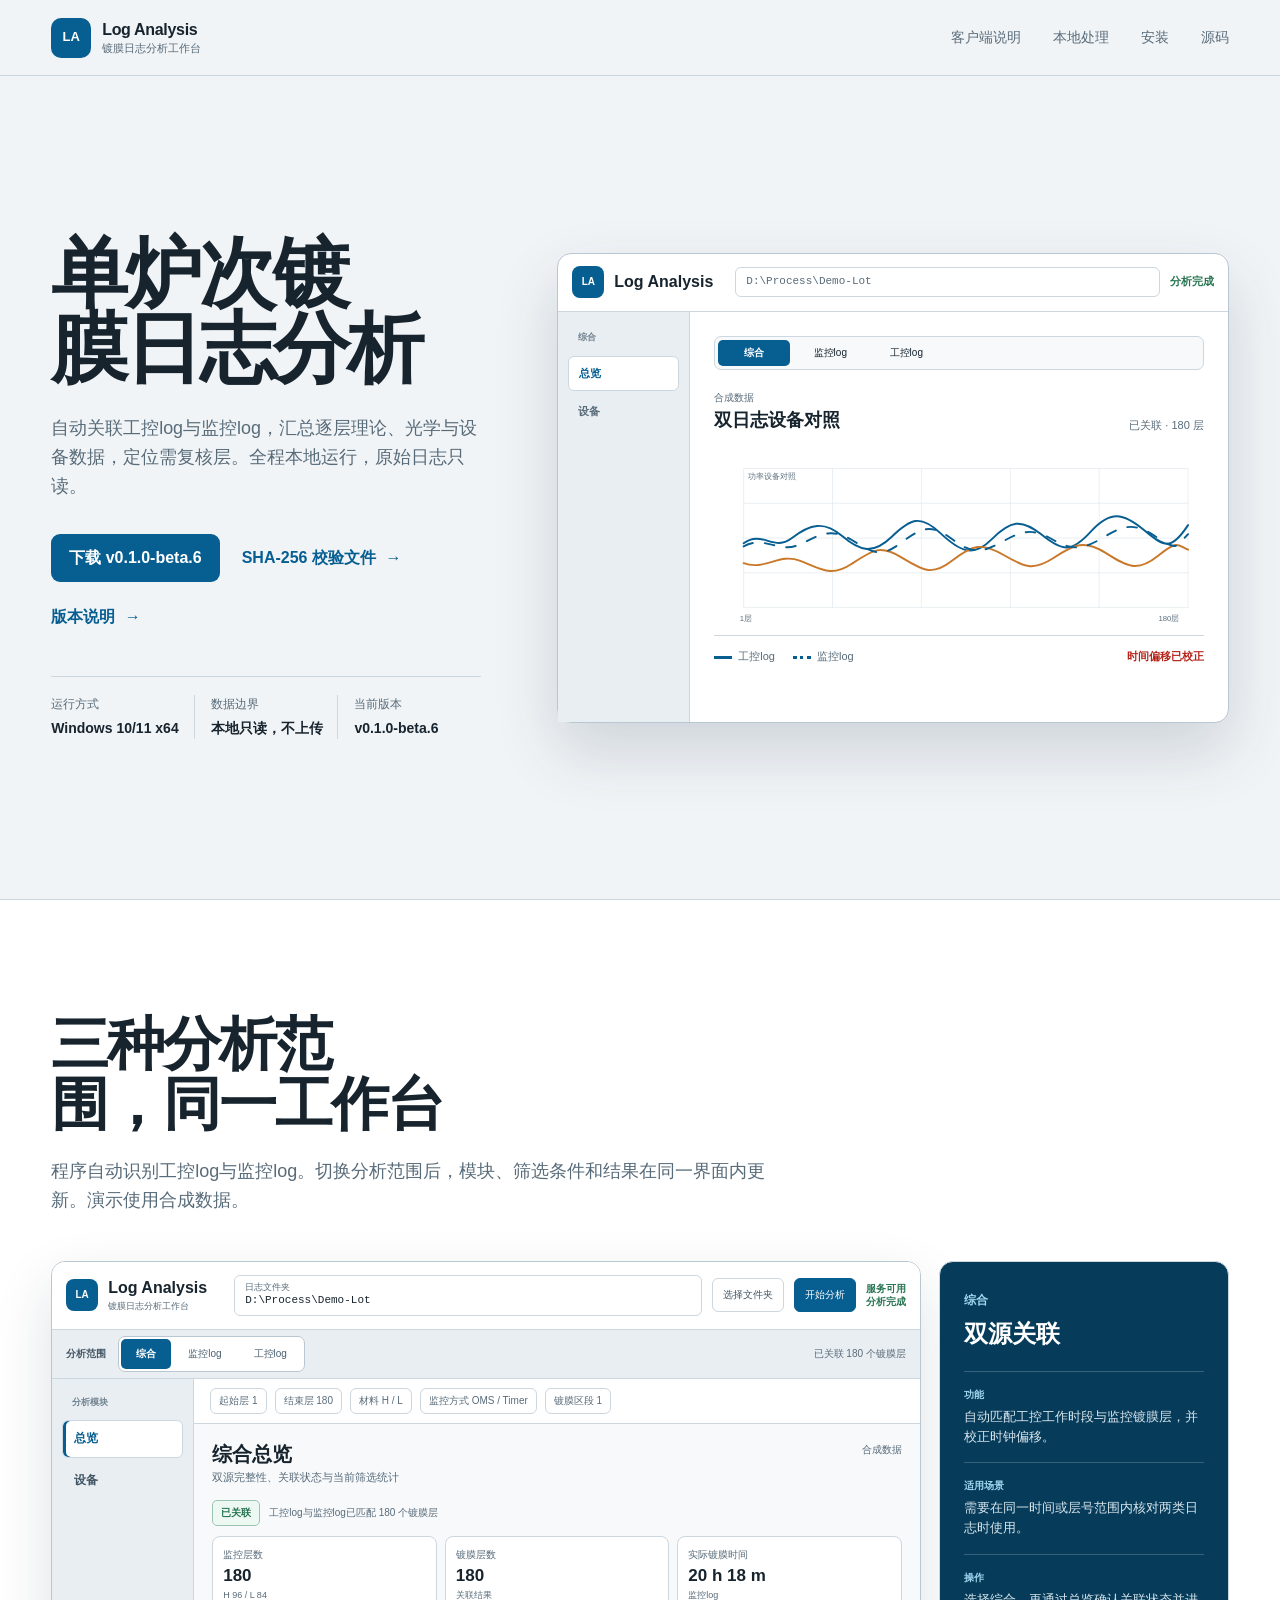
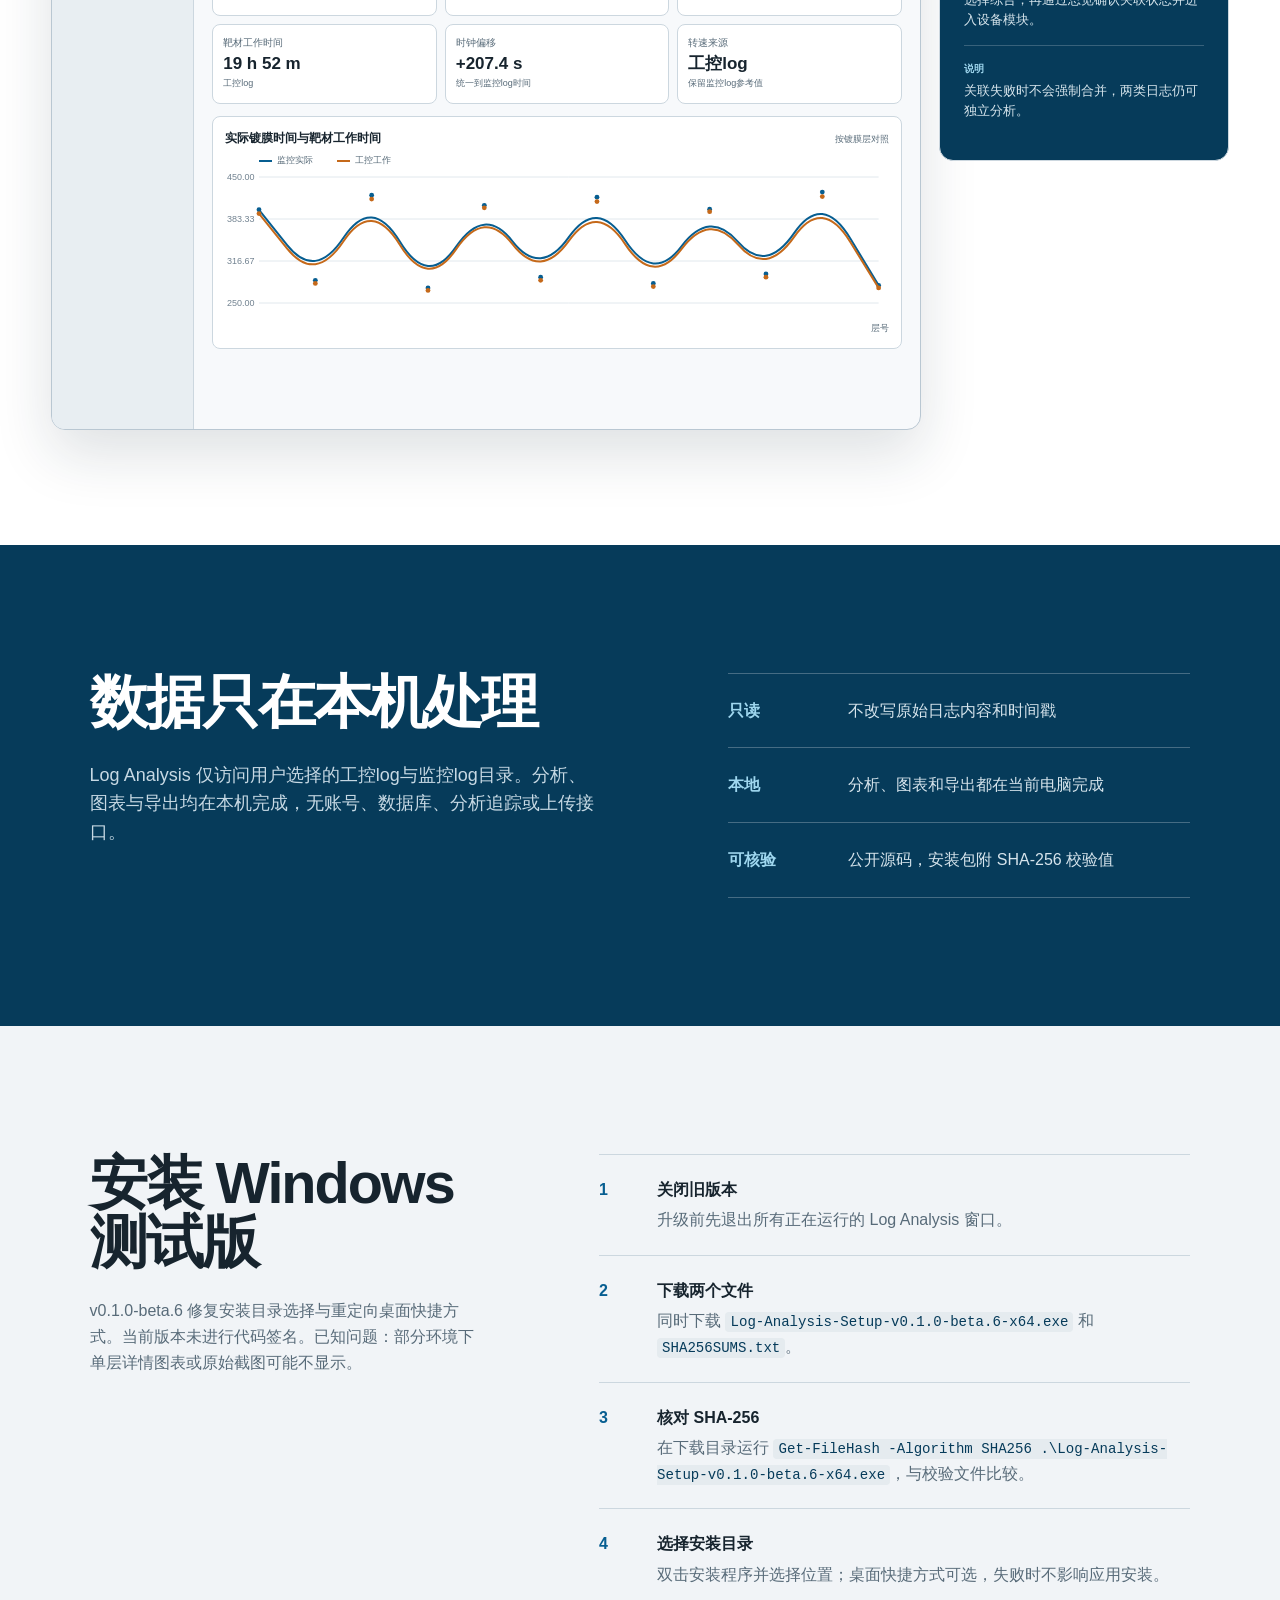
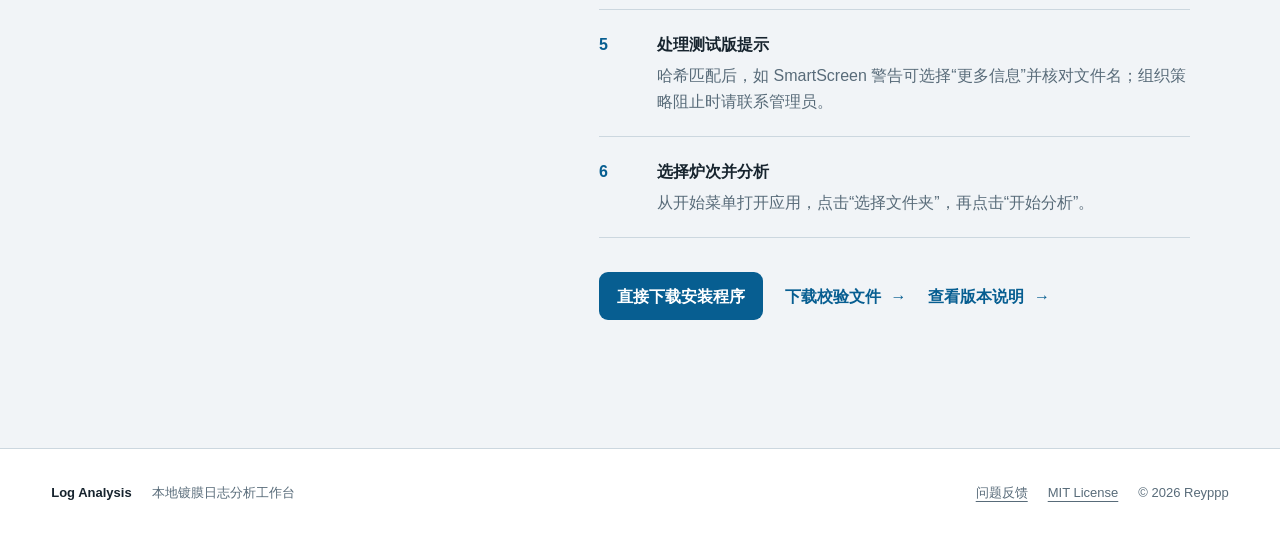
==== commit 5475f65b: "Fix installer path and desktop shortcut handling" ====
--- a/site/index.html
+++ b/site/index.html
@@ -38,14 +38,14 @@
         <h1>单炉次镀膜日志分析</h1>
         <p>自动关联工控log与监控log，汇总逐层理论、光学与设备数据，定位需复核层。全程本地运行，原始日志只读。</p>
         <div class="hero-actions">
-          <a class="primary-action" href="https://github.com/Reyppp/log-analysis/releases/download/v0.1.0-beta.5/Log-Analysis-Setup-v0.1.0-beta.5-x64.exe">下载 v0.1.0-beta.5</a>
-          <a class="text-action" href="https://github.com/Reyppp/log-analysis/releases/download/v0.1.0-beta.5/SHA256SUMS.txt">SHA-256 校验文件 <span aria-hidden="true">→</span></a>
-          <a class="text-action" href="https://github.com/Reyppp/log-analysis/releases/tag/v0.1.0-beta.5">版本说明 <span aria-hidden="true">→</span></a>
+          <a class="primary-action" href="https://github.com/Reyppp/log-analysis/releases/download/v0.1.0-beta.6/Log-Analysis-Setup-v0.1.0-beta.6-x64.exe">下载 v0.1.0-beta.6</a>
+          <a class="text-action" href="https://github.com/Reyppp/log-analysis/releases/download/v0.1.0-beta.6/SHA256SUMS.txt">SHA-256 校验文件 <span aria-hidden="true">→</span></a>
+          <a class="text-action" href="https://github.com/Reyppp/log-analysis/releases/tag/v0.1.0-beta.6">版本说明 <span aria-hidden="true">→</span></a>
         </div>
         <dl class="hero-facts">
           <div><dt>运行方式</dt><dd>Windows 10/11 x64</dd></div>
           <div><dt>数据边界</dt><dd>本地只读，不上传</dd></div>
-          <div><dt>当前版本</dt><dd>v0.1.0-beta.5</dd></div>
+          <div><dt>当前版本</dt><dd>v0.1.0-beta.6</dd></div>
         </dl>
       </div>
 
@@ -234,20 +234,20 @@
     </section>
 
     <section class="install" id="install">
-      <div class="install-copy"><h2>安装 Windows 测试版</h2><p>v0.1.0-beta.5 新增工控log、双源关联与实际采样点设备趋势。当前版本未进行代码签名。已知问题：部分环境下单层详情图表或原始截图可能不显示。</p></div>
+      <div class="install-copy"><h2>安装 Windows 测试版</h2><p>v0.1.0-beta.6 修复安装目录选择与重定向桌面快捷方式。当前版本未进行代码签名。已知问题：部分环境下单层详情图表或原始截图可能不显示。</p></div>
       <div class="install-steps">
         <ol>
           <li><span>1</span><div><strong>关闭旧版本</strong><p>升级前先退出所有正在运行的 Log Analysis 窗口。</p></div></li>
-          <li><span>2</span><div><strong>下载两个文件</strong><p>同时下载 <code>Log-Analysis-Setup-v0.1.0-beta.5-x64.exe</code> 和 <code>SHA256SUMS.txt</code>。</p></div></li>
-          <li><span>3</span><div><strong>核对 SHA-256</strong><p>在下载目录运行 <code>Get-FileHash -Algorithm SHA256 .\Log-Analysis-Setup-v0.1.0-beta.5-x64.exe</code>，与校验文件比较。</p></div></li>
-          <li><span>4</span><div><strong>运行当前用户安装</strong><p>双击安装程序；不需要管理员权限，桌面快捷方式可选。</p></div></li>
+          <li><span>2</span><div><strong>下载两个文件</strong><p>同时下载 <code>Log-Analysis-Setup-v0.1.0-beta.6-x64.exe</code> 和 <code>SHA256SUMS.txt</code>。</p></div></li>
+          <li><span>3</span><div><strong>核对 SHA-256</strong><p>在下载目录运行 <code>Get-FileHash -Algorithm SHA256 .\Log-Analysis-Setup-v0.1.0-beta.6-x64.exe</code>，与校验文件比较。</p></div></li>
+          <li><span>4</span><div><strong>选择安装目录</strong><p>双击安装程序并选择位置；桌面快捷方式可选，失败时不影响应用安装。</p></div></li>
           <li><span>5</span><div><strong>处理测试版提示</strong><p>哈希匹配后，如 SmartScreen 警告可选择“更多信息”并核对文件名；组织策略阻止时请联系管理员。</p></div></li>
           <li><span>6</span><div><strong>选择炉次并分析</strong><p>从开始菜单打开应用，点击“选择文件夹”，再点击“开始分析”。</p></div></li>
         </ol>
         <div class="hero-actions">
-          <a class="primary-action" href="https://github.com/Reyppp/log-analysis/releases/download/v0.1.0-beta.5/Log-Analysis-Setup-v0.1.0-beta.5-x64.exe">直接下载安装程序</a>
-          <a class="text-action" href="https://github.com/Reyppp/log-analysis/releases/download/v0.1.0-beta.5/SHA256SUMS.txt">下载校验文件 <span aria-hidden="true">→</span></a>
-          <a class="text-action" href="https://github.com/Reyppp/log-analysis/releases/tag/v0.1.0-beta.5">查看版本说明 <span aria-hidden="true">→</span></a>
+          <a class="primary-action" href="https://github.com/Reyppp/log-analysis/releases/download/v0.1.0-beta.6/Log-Analysis-Setup-v0.1.0-beta.6-x64.exe">直接下载安装程序</a>
+          <a class="text-action" href="https://github.com/Reyppp/log-analysis/releases/download/v0.1.0-beta.6/SHA256SUMS.txt">下载校验文件 <span aria-hidden="true">→</span></a>
+          <a class="text-action" href="https://github.com/Reyppp/log-analysis/releases/tag/v0.1.0-beta.6">查看版本说明 <span aria-hidden="true">→</span></a>
         </div>
       </div>
     </section>
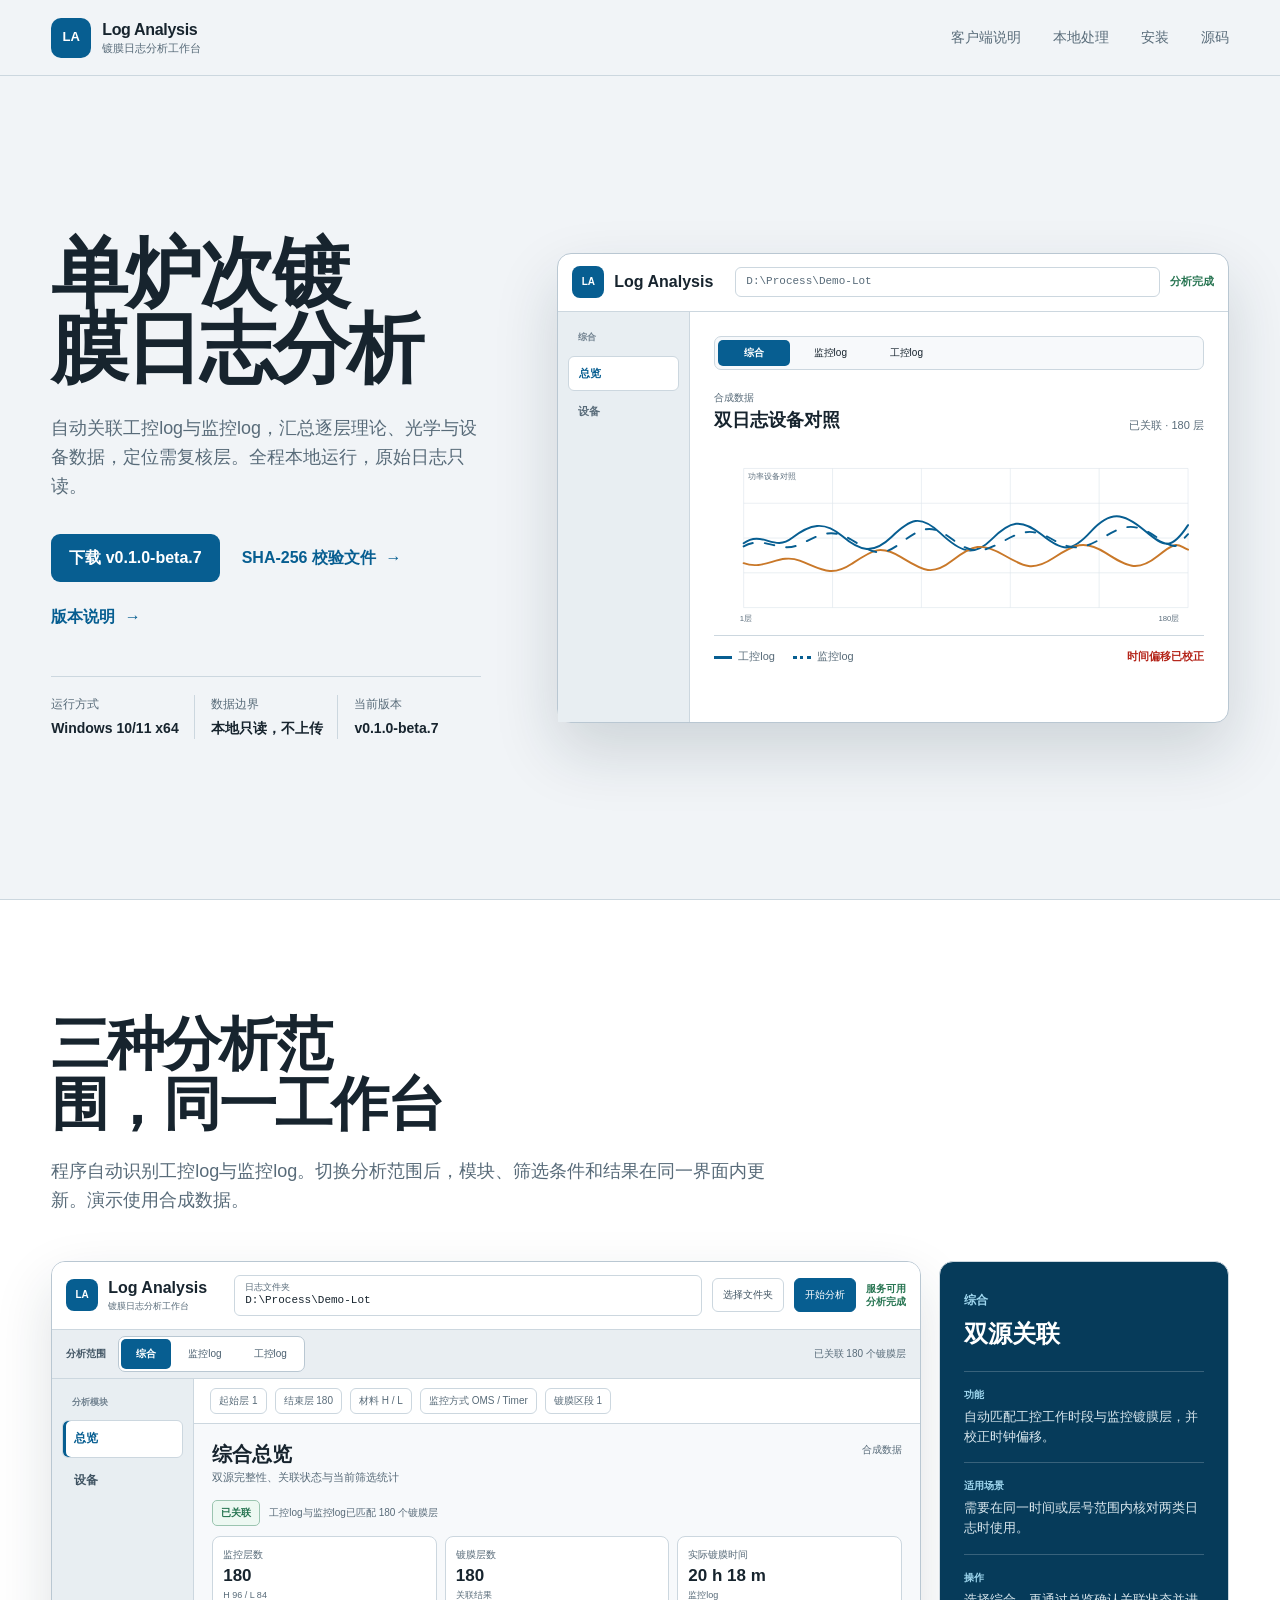
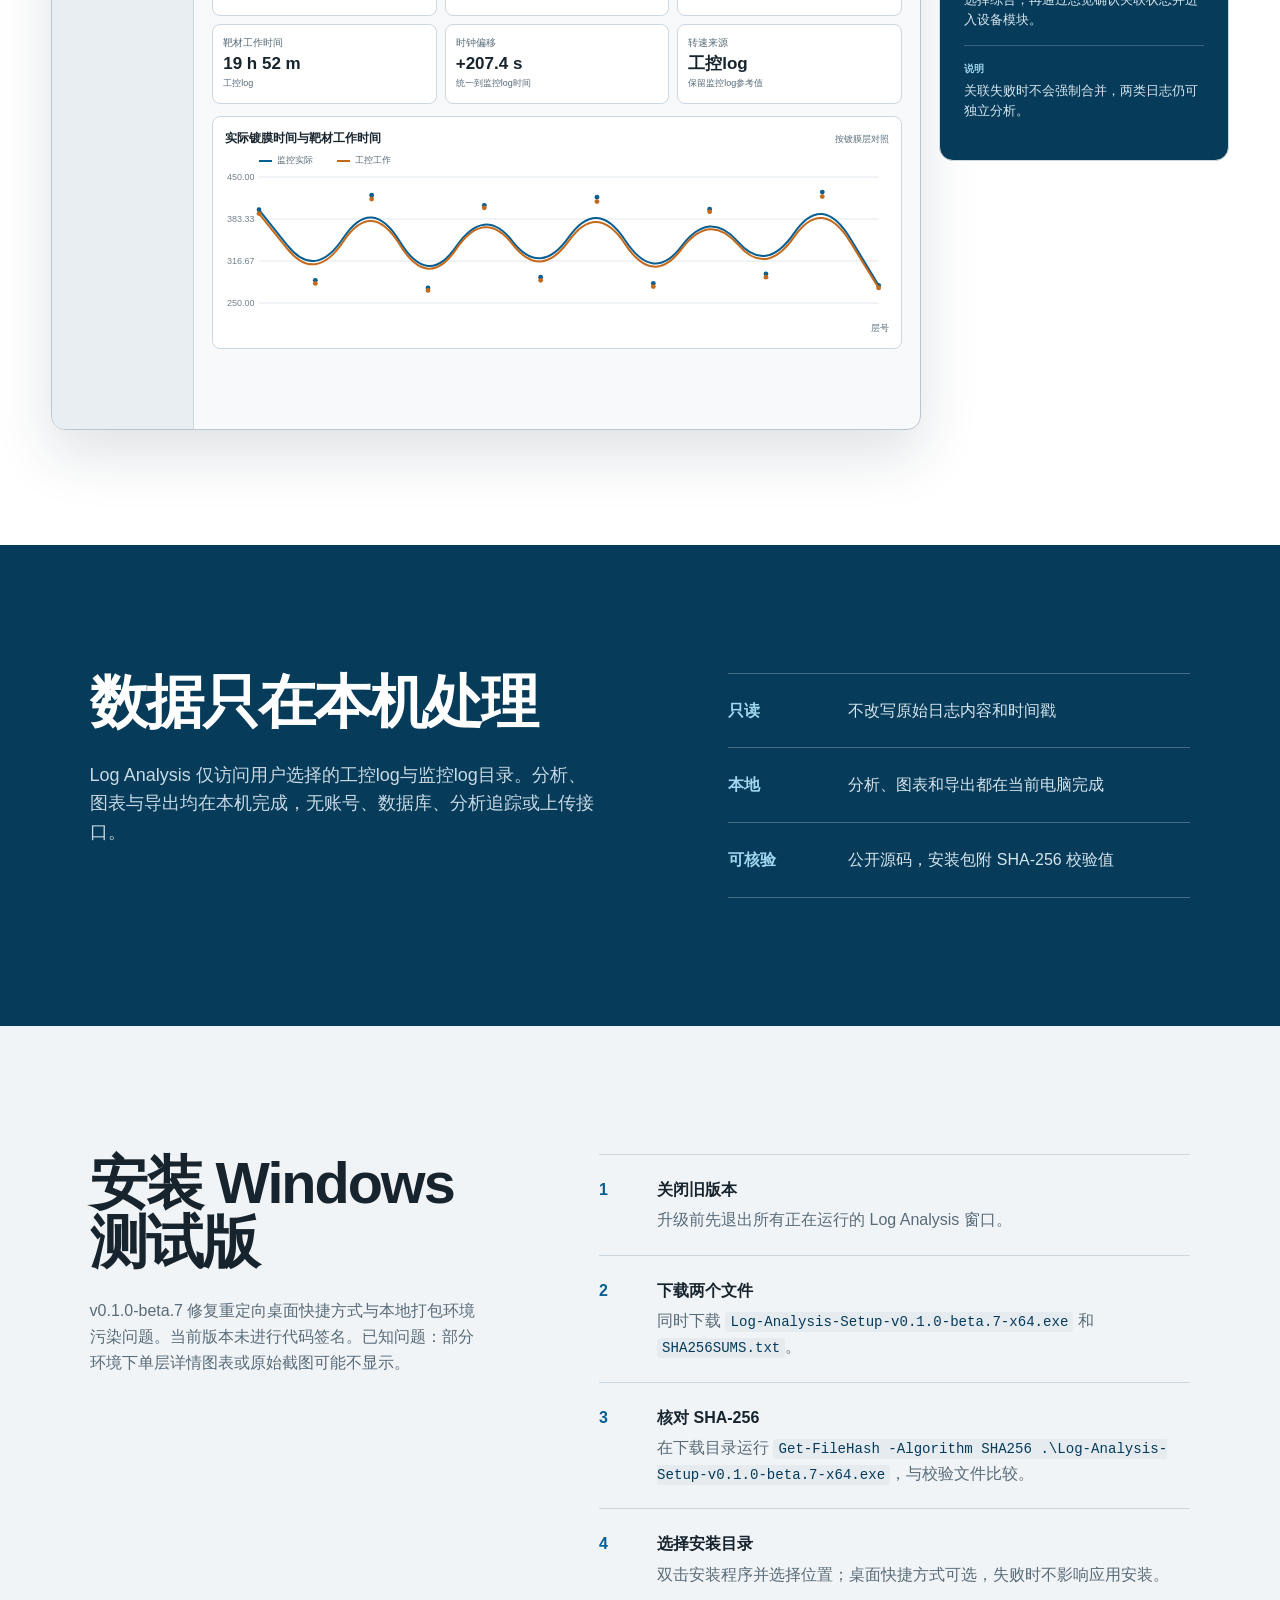
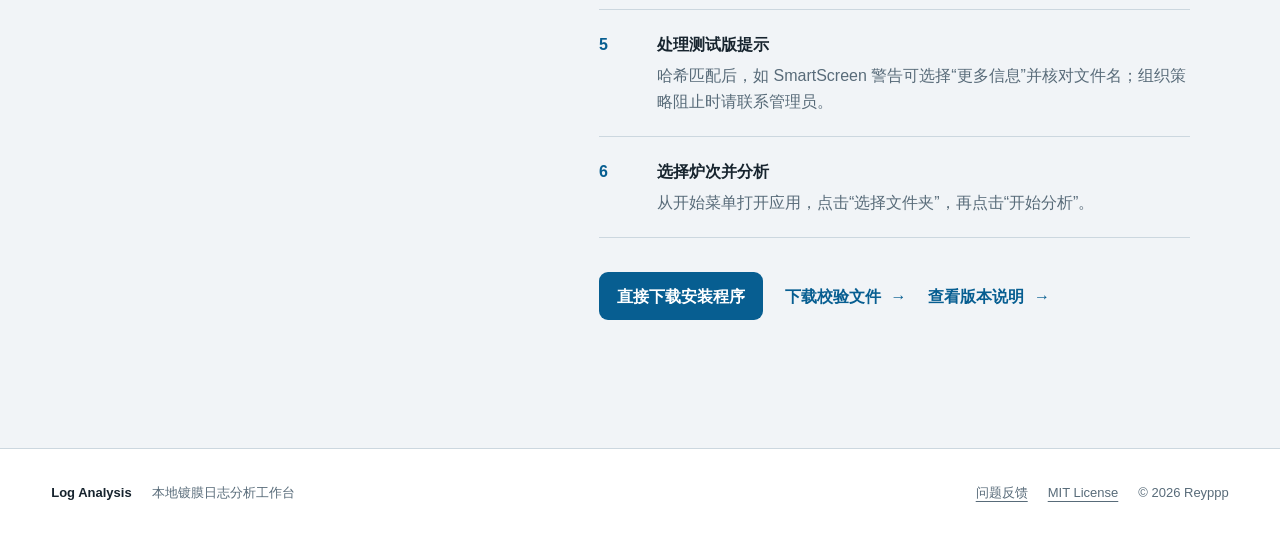
==== commit bbdcc41b: "Release Log Analysis v0.1.0-beta.7" ====
--- a/site/index.html
+++ b/site/index.html
@@ -38,14 +38,14 @@
         <h1>单炉次镀膜日志分析</h1>
         <p>自动关联工控log与监控log，汇总逐层理论、光学与设备数据，定位需复核层。全程本地运行，原始日志只读。</p>
         <div class="hero-actions">
-          <a class="primary-action" href="https://github.com/Reyppp/log-analysis/releases/download/v0.1.0-beta.6/Log-Analysis-Setup-v0.1.0-beta.6-x64.exe">下载 v0.1.0-beta.6</a>
-          <a class="text-action" href="https://github.com/Reyppp/log-analysis/releases/download/v0.1.0-beta.6/SHA256SUMS.txt">SHA-256 校验文件 <span aria-hidden="true">→</span></a>
-          <a class="text-action" href="https://github.com/Reyppp/log-analysis/releases/tag/v0.1.0-beta.6">版本说明 <span aria-hidden="true">→</span></a>
+          <a class="primary-action" href="https://github.com/Reyppp/log-analysis/releases/download/v0.1.0-beta.7/Log-Analysis-Setup-v0.1.0-beta.7-x64.exe">下载 v0.1.0-beta.7</a>
+          <a class="text-action" href="https://github.com/Reyppp/log-analysis/releases/download/v0.1.0-beta.7/SHA256SUMS.txt">SHA-256 校验文件 <span aria-hidden="true">→</span></a>
+          <a class="text-action" href="https://github.com/Reyppp/log-analysis/releases/tag/v0.1.0-beta.7">版本说明 <span aria-hidden="true">→</span></a>
         </div>
         <dl class="hero-facts">
           <div><dt>运行方式</dt><dd>Windows 10/11 x64</dd></div>
           <div><dt>数据边界</dt><dd>本地只读，不上传</dd></div>
-          <div><dt>当前版本</dt><dd>v0.1.0-beta.6</dd></div>
+          <div><dt>当前版本</dt><dd>v0.1.0-beta.7</dd></div>
         </dl>
       </div>
 
@@ -234,20 +234,20 @@
     </section>
 
     <section class="install" id="install">
-      <div class="install-copy"><h2>安装 Windows 测试版</h2><p>v0.1.0-beta.6 修复安装目录选择与重定向桌面快捷方式。当前版本未进行代码签名。已知问题：部分环境下单层详情图表或原始截图可能不显示。</p></div>
+      <div class="install-copy"><h2>安装 Windows 测试版</h2><p>v0.1.0-beta.7 修复重定向桌面快捷方式与本地打包环境污染问题。当前版本未进行代码签名。已知问题：部分环境下单层详情图表或原始截图可能不显示。</p></div>
       <div class="install-steps">
         <ol>
           <li><span>1</span><div><strong>关闭旧版本</strong><p>升级前先退出所有正在运行的 Log Analysis 窗口。</p></div></li>
-          <li><span>2</span><div><strong>下载两个文件</strong><p>同时下载 <code>Log-Analysis-Setup-v0.1.0-beta.6-x64.exe</code> 和 <code>SHA256SUMS.txt</code>。</p></div></li>
-          <li><span>3</span><div><strong>核对 SHA-256</strong><p>在下载目录运行 <code>Get-FileHash -Algorithm SHA256 .\Log-Analysis-Setup-v0.1.0-beta.6-x64.exe</code>，与校验文件比较。</p></div></li>
+          <li><span>2</span><div><strong>下载两个文件</strong><p>同时下载 <code>Log-Analysis-Setup-v0.1.0-beta.7-x64.exe</code> 和 <code>SHA256SUMS.txt</code>。</p></div></li>
+          <li><span>3</span><div><strong>核对 SHA-256</strong><p>在下载目录运行 <code>Get-FileHash -Algorithm SHA256 .\Log-Analysis-Setup-v0.1.0-beta.7-x64.exe</code>，与校验文件比较。</p></div></li>
           <li><span>4</span><div><strong>选择安装目录</strong><p>双击安装程序并选择位置；桌面快捷方式可选，失败时不影响应用安装。</p></div></li>
           <li><span>5</span><div><strong>处理测试版提示</strong><p>哈希匹配后，如 SmartScreen 警告可选择“更多信息”并核对文件名；组织策略阻止时请联系管理员。</p></div></li>
           <li><span>6</span><div><strong>选择炉次并分析</strong><p>从开始菜单打开应用，点击“选择文件夹”，再点击“开始分析”。</p></div></li>
         </ol>
         <div class="hero-actions">
-          <a class="primary-action" href="https://github.com/Reyppp/log-analysis/releases/download/v0.1.0-beta.6/Log-Analysis-Setup-v0.1.0-beta.6-x64.exe">直接下载安装程序</a>
-          <a class="text-action" href="https://github.com/Reyppp/log-analysis/releases/download/v0.1.0-beta.6/SHA256SUMS.txt">下载校验文件 <span aria-hidden="true">→</span></a>
-          <a class="text-action" href="https://github.com/Reyppp/log-analysis/releases/tag/v0.1.0-beta.6">查看版本说明 <span aria-hidden="true">→</span></a>
+          <a class="primary-action" href="https://github.com/Reyppp/log-analysis/releases/download/v0.1.0-beta.7/Log-Analysis-Setup-v0.1.0-beta.7-x64.exe">直接下载安装程序</a>
+          <a class="text-action" href="https://github.com/Reyppp/log-analysis/releases/download/v0.1.0-beta.7/SHA256SUMS.txt">下载校验文件 <span aria-hidden="true">→</span></a>
+          <a class="text-action" href="https://github.com/Reyppp/log-analysis/releases/tag/v0.1.0-beta.7">查看版本说明 <span aria-hidden="true">→</span></a>
         </div>
       </div>
     </section>
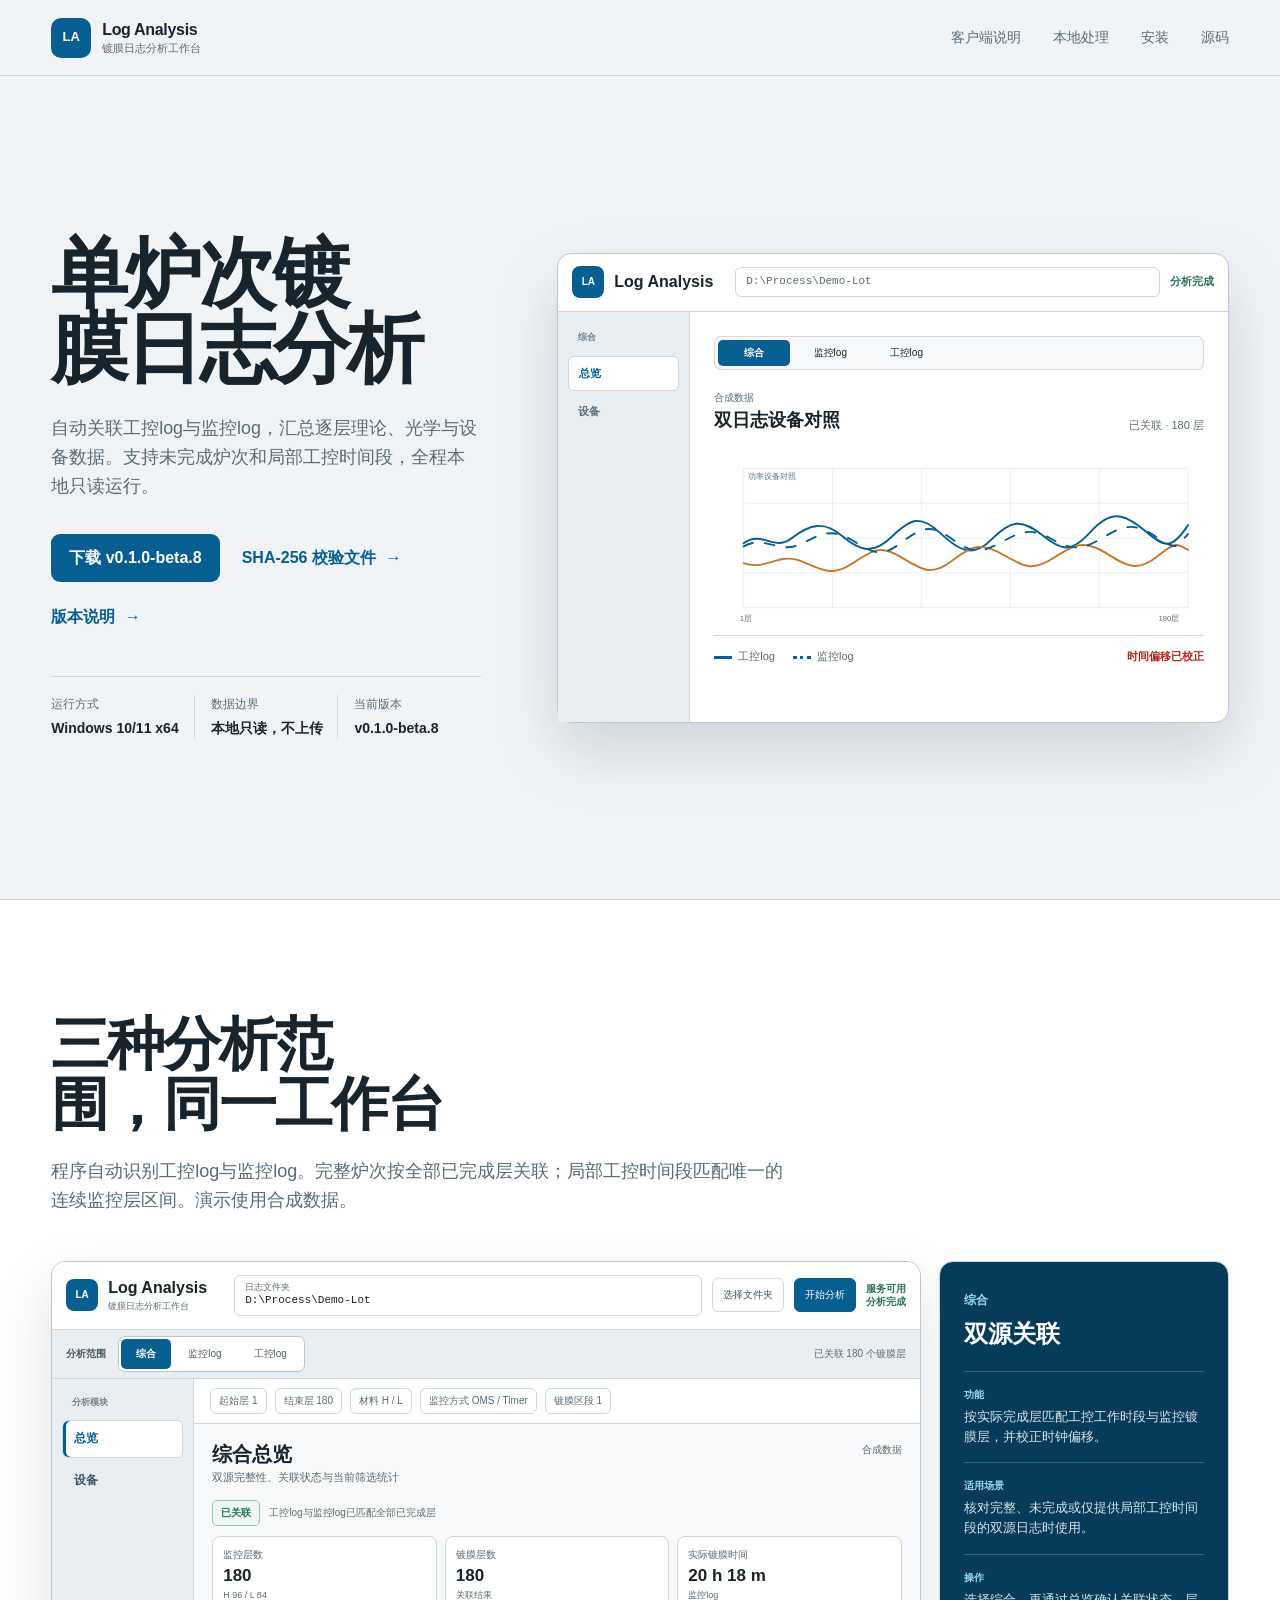
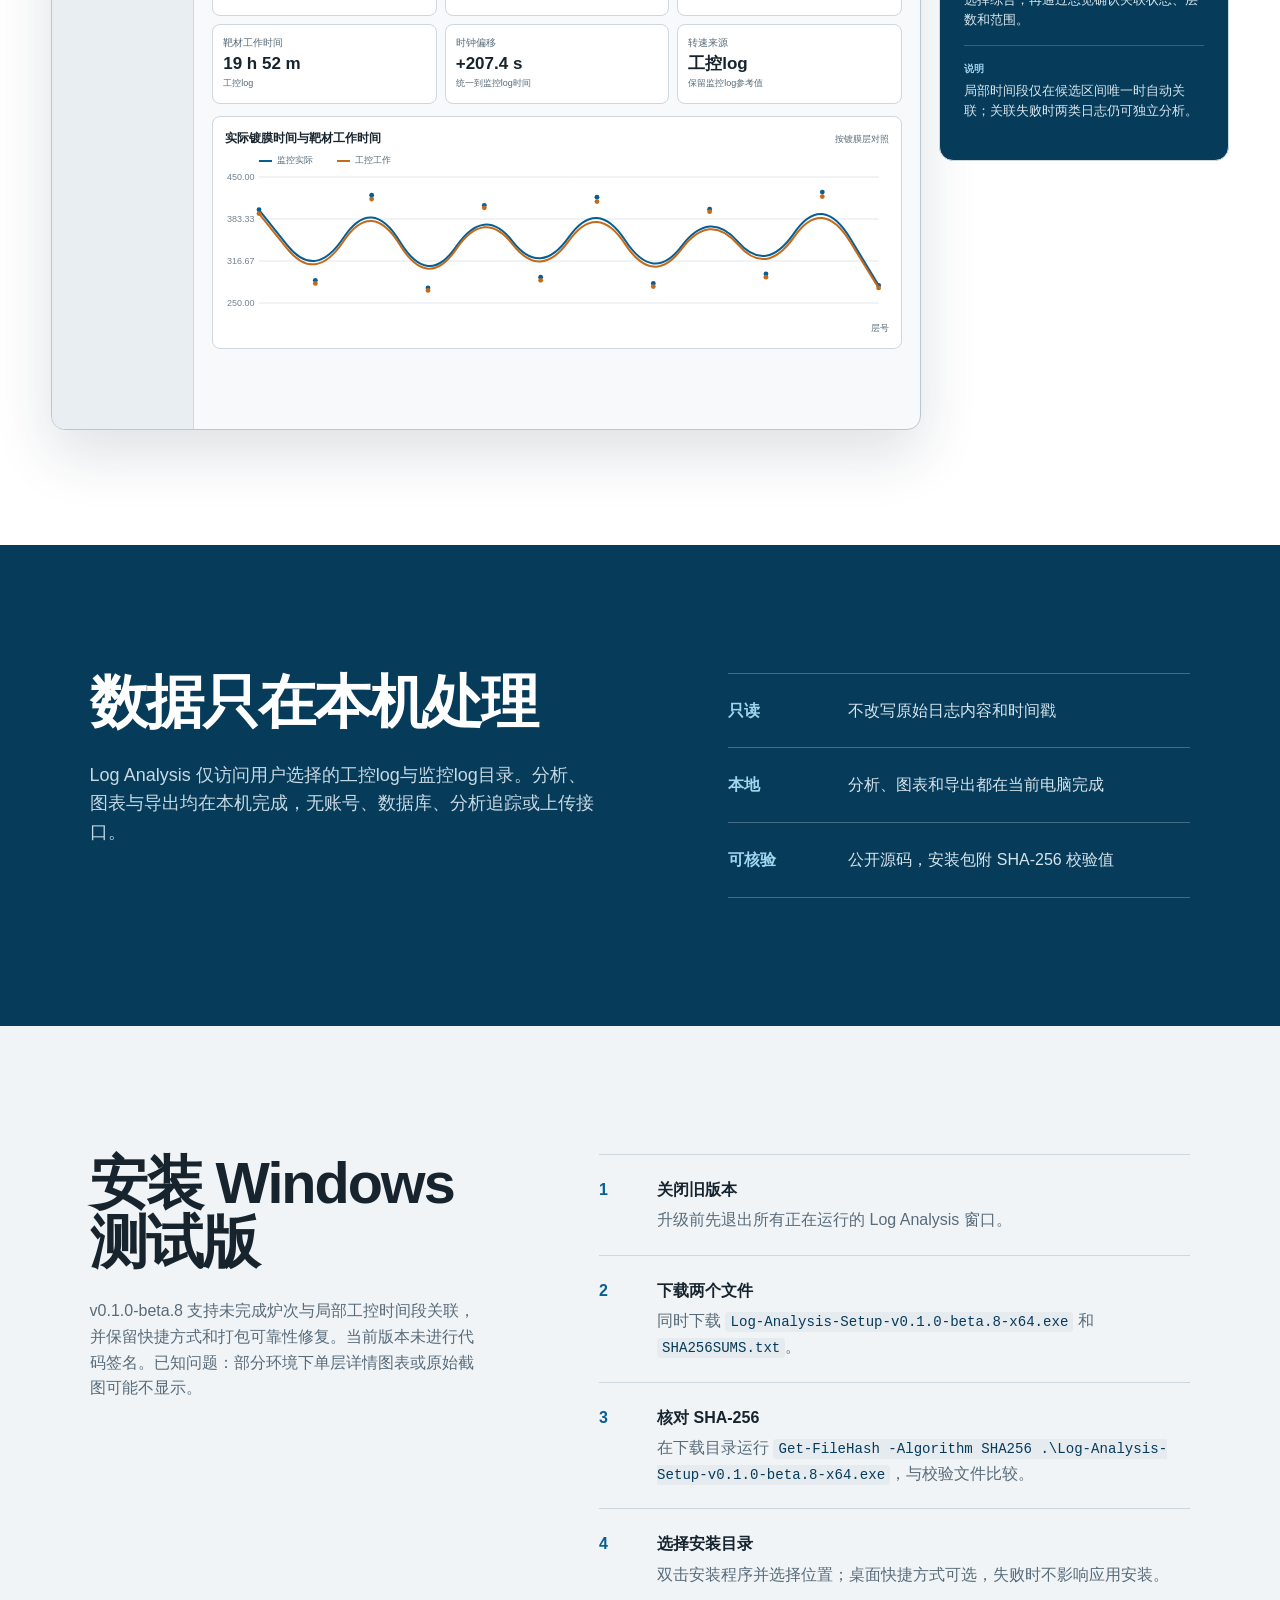
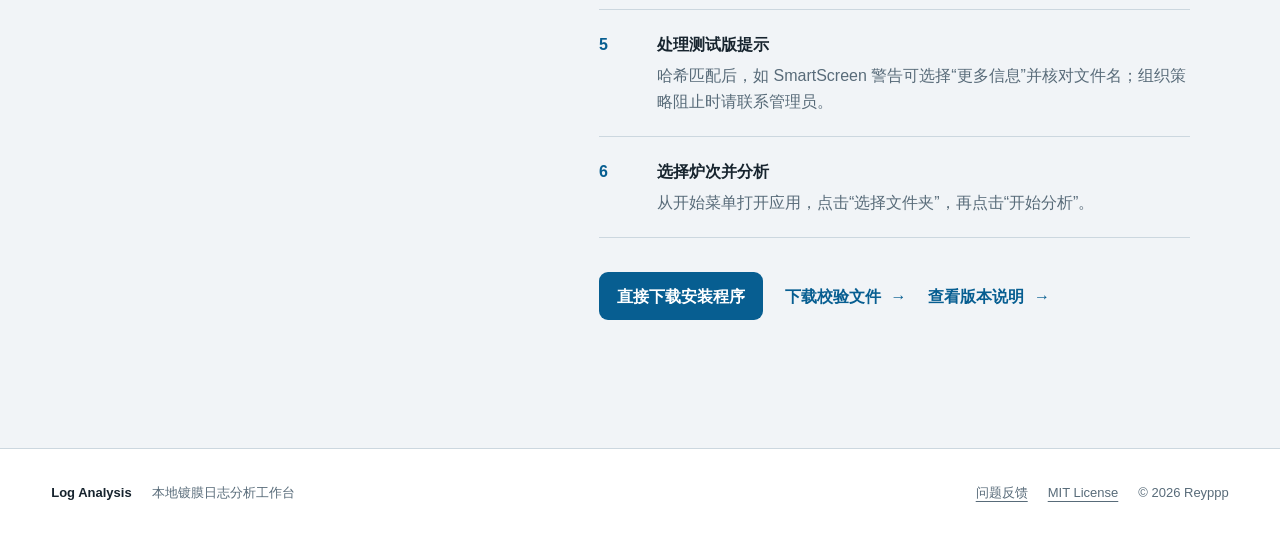
==== commit de704073: "Support incomplete and partial log alignment" ====
--- a/site/index.html
+++ b/site/index.html
@@ -36,16 +36,16 @@
     <section class="hero" id="top">
       <div class="hero-copy">
         <h1>单炉次镀膜日志分析</h1>
-        <p>自动关联工控log与监控log，汇总逐层理论、光学与设备数据，定位需复核层。全程本地运行，原始日志只读。</p>
+        <p>自动关联工控log与监控log，汇总逐层理论、光学与设备数据。支持未完成炉次和局部工控时间段，全程本地只读运行。</p>
         <div class="hero-actions">
-          <a class="primary-action" href="https://github.com/Reyppp/log-analysis/releases/download/v0.1.0-beta.7/Log-Analysis-Setup-v0.1.0-beta.7-x64.exe">下载 v0.1.0-beta.7</a>
-          <a class="text-action" href="https://github.com/Reyppp/log-analysis/releases/download/v0.1.0-beta.7/SHA256SUMS.txt">SHA-256 校验文件 <span aria-hidden="true">→</span></a>
-          <a class="text-action" href="https://github.com/Reyppp/log-analysis/releases/tag/v0.1.0-beta.7">版本说明 <span aria-hidden="true">→</span></a>
+          <a class="primary-action" href="https://github.com/Reyppp/log-analysis/releases/download/v0.1.0-beta.8/Log-Analysis-Setup-v0.1.0-beta.8-x64.exe">下载 v0.1.0-beta.8</a>
+          <a class="text-action" href="https://github.com/Reyppp/log-analysis/releases/download/v0.1.0-beta.8/SHA256SUMS.txt">SHA-256 校验文件 <span aria-hidden="true">→</span></a>
+          <a class="text-action" href="https://github.com/Reyppp/log-analysis/releases/tag/v0.1.0-beta.8">版本说明 <span aria-hidden="true">→</span></a>
         </div>
         <dl class="hero-facts">
           <div><dt>运行方式</dt><dd>Windows 10/11 x64</dd></div>
           <div><dt>数据边界</dt><dd>本地只读，不上传</dd></div>
-          <div><dt>当前版本</dt><dd>v0.1.0-beta.7</dd></div>
+          <div><dt>当前版本</dt><dd>v0.1.0-beta.8</dd></div>
         </dl>
       </div>
 
@@ -77,7 +77,7 @@
       <span class="section-anchor" id="modes" aria-hidden="true"></span>
       <div class="guide-intro">
         <h2>三种分析范围，同一工作台</h2>
-        <p>程序自动识别工控log与监控log。切换分析范围后，模块、筛选条件和结果在同一界面内更新。演示使用合成数据。</p>
+        <p>程序自动识别工控log与监控log。完整炉次按全部已完成层关联；局部工控时间段匹配唯一的连续监控层区间。演示使用合成数据。</p>
       </div>
 
       <div class="guide-layout">
@@ -115,7 +115,7 @@
               <section class="guide-screen active" id="guide-panel-overview" role="tabpanel" aria-labelledby="guide-tab-overview" data-guide-panel="overview">
                 <div data-guide-scope-panel="combined">
                   <div class="guide-page-title"><div><h3>综合总览</h3><p>双源完整性、关联状态与当前筛选统计</p></div><span>合成数据</span></div>
-                  <div class="guide-status-line"><b>已关联</b><span>工控log与监控log已匹配 180 个镀膜层</span></div>
+                  <div class="guide-status-line"><b>已关联</b><span>工控log与监控log已匹配全部已完成层</span></div>
                   <div class="guide-kpis">
                     <button type="button" data-guide-hotspot="combined-alignment"><span>监控层数</span><strong>180</strong><small>H 96 / L 84</small></button>
                     <div><span>镀膜层数</span><strong>180</strong><small>关联结果</small></div>
@@ -234,20 +234,20 @@
     </section>
 
     <section class="install" id="install">
-      <div class="install-copy"><h2>安装 Windows 测试版</h2><p>v0.1.0-beta.7 修复重定向桌面快捷方式与本地打包环境污染问题。当前版本未进行代码签名。已知问题：部分环境下单层详情图表或原始截图可能不显示。</p></div>
+      <div class="install-copy"><h2>安装 Windows 测试版</h2><p>v0.1.0-beta.8 支持未完成炉次与局部工控时间段关联，并保留快捷方式和打包可靠性修复。当前版本未进行代码签名。已知问题：部分环境下单层详情图表或原始截图可能不显示。</p></div>
       <div class="install-steps">
         <ol>
           <li><span>1</span><div><strong>关闭旧版本</strong><p>升级前先退出所有正在运行的 Log Analysis 窗口。</p></div></li>
-          <li><span>2</span><div><strong>下载两个文件</strong><p>同时下载 <code>Log-Analysis-Setup-v0.1.0-beta.7-x64.exe</code> 和 <code>SHA256SUMS.txt</code>。</p></div></li>
-          <li><span>3</span><div><strong>核对 SHA-256</strong><p>在下载目录运行 <code>Get-FileHash -Algorithm SHA256 .\Log-Analysis-Setup-v0.1.0-beta.7-x64.exe</code>，与校验文件比较。</p></div></li>
+          <li><span>2</span><div><strong>下载两个文件</strong><p>同时下载 <code>Log-Analysis-Setup-v0.1.0-beta.8-x64.exe</code> 和 <code>SHA256SUMS.txt</code>。</p></div></li>
+          <li><span>3</span><div><strong>核对 SHA-256</strong><p>在下载目录运行 <code>Get-FileHash -Algorithm SHA256 .\Log-Analysis-Setup-v0.1.0-beta.8-x64.exe</code>，与校验文件比较。</p></div></li>
           <li><span>4</span><div><strong>选择安装目录</strong><p>双击安装程序并选择位置；桌面快捷方式可选，失败时不影响应用安装。</p></div></li>
           <li><span>5</span><div><strong>处理测试版提示</strong><p>哈希匹配后，如 SmartScreen 警告可选择“更多信息”并核对文件名；组织策略阻止时请联系管理员。</p></div></li>
           <li><span>6</span><div><strong>选择炉次并分析</strong><p>从开始菜单打开应用，点击“选择文件夹”，再点击“开始分析”。</p></div></li>
         </ol>
         <div class="hero-actions">
-          <a class="primary-action" href="https://github.com/Reyppp/log-analysis/releases/download/v0.1.0-beta.7/Log-Analysis-Setup-v0.1.0-beta.7-x64.exe">直接下载安装程序</a>
-          <a class="text-action" href="https://github.com/Reyppp/log-analysis/releases/download/v0.1.0-beta.7/SHA256SUMS.txt">下载校验文件 <span aria-hidden="true">→</span></a>
-          <a class="text-action" href="https://github.com/Reyppp/log-analysis/releases/tag/v0.1.0-beta.7">查看版本说明 <span aria-hidden="true">→</span></a>
+          <a class="primary-action" href="https://github.com/Reyppp/log-analysis/releases/download/v0.1.0-beta.8/Log-Analysis-Setup-v0.1.0-beta.8-x64.exe">直接下载安装程序</a>
+          <a class="text-action" href="https://github.com/Reyppp/log-analysis/releases/download/v0.1.0-beta.8/SHA256SUMS.txt">下载校验文件 <span aria-hidden="true">→</span></a>
+          <a class="text-action" href="https://github.com/Reyppp/log-analysis/releases/tag/v0.1.0-beta.8">查看版本说明 <span aria-hidden="true">→</span></a>
         </div>
       </div>
     </section>
